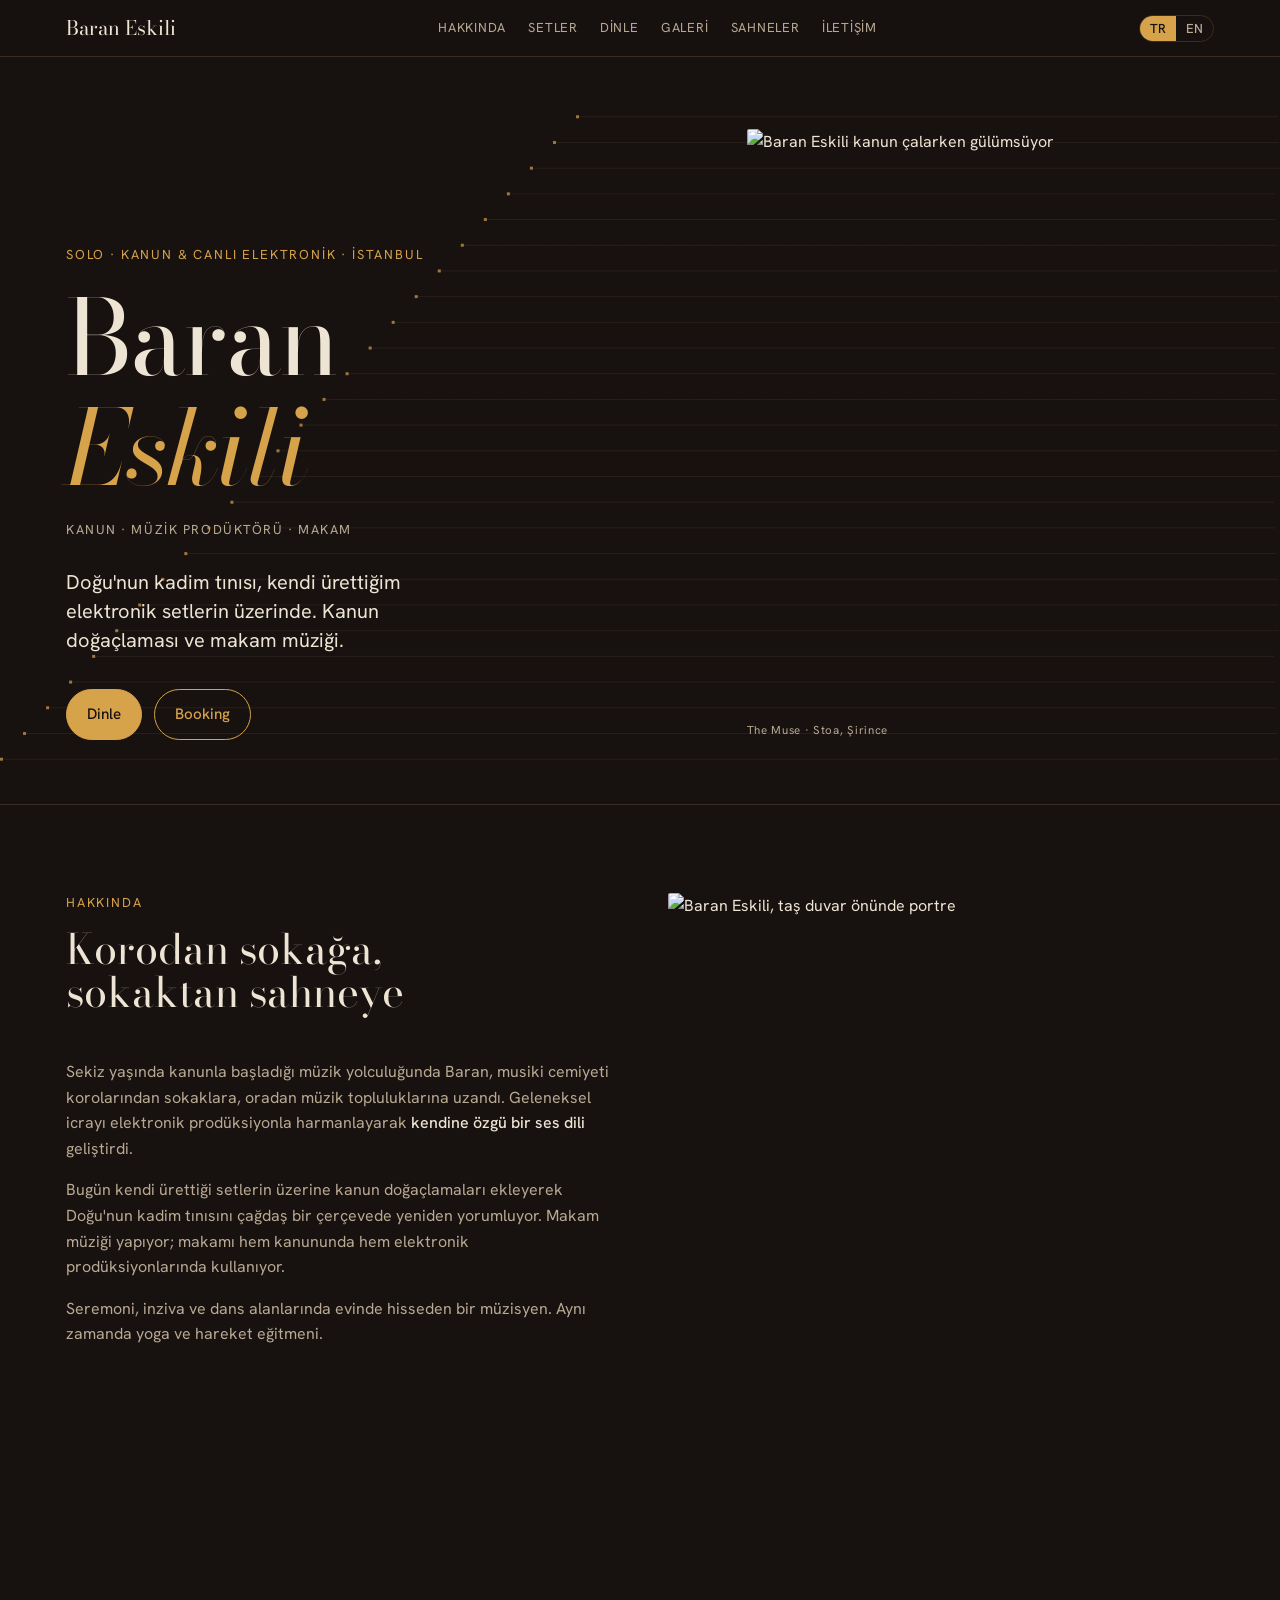
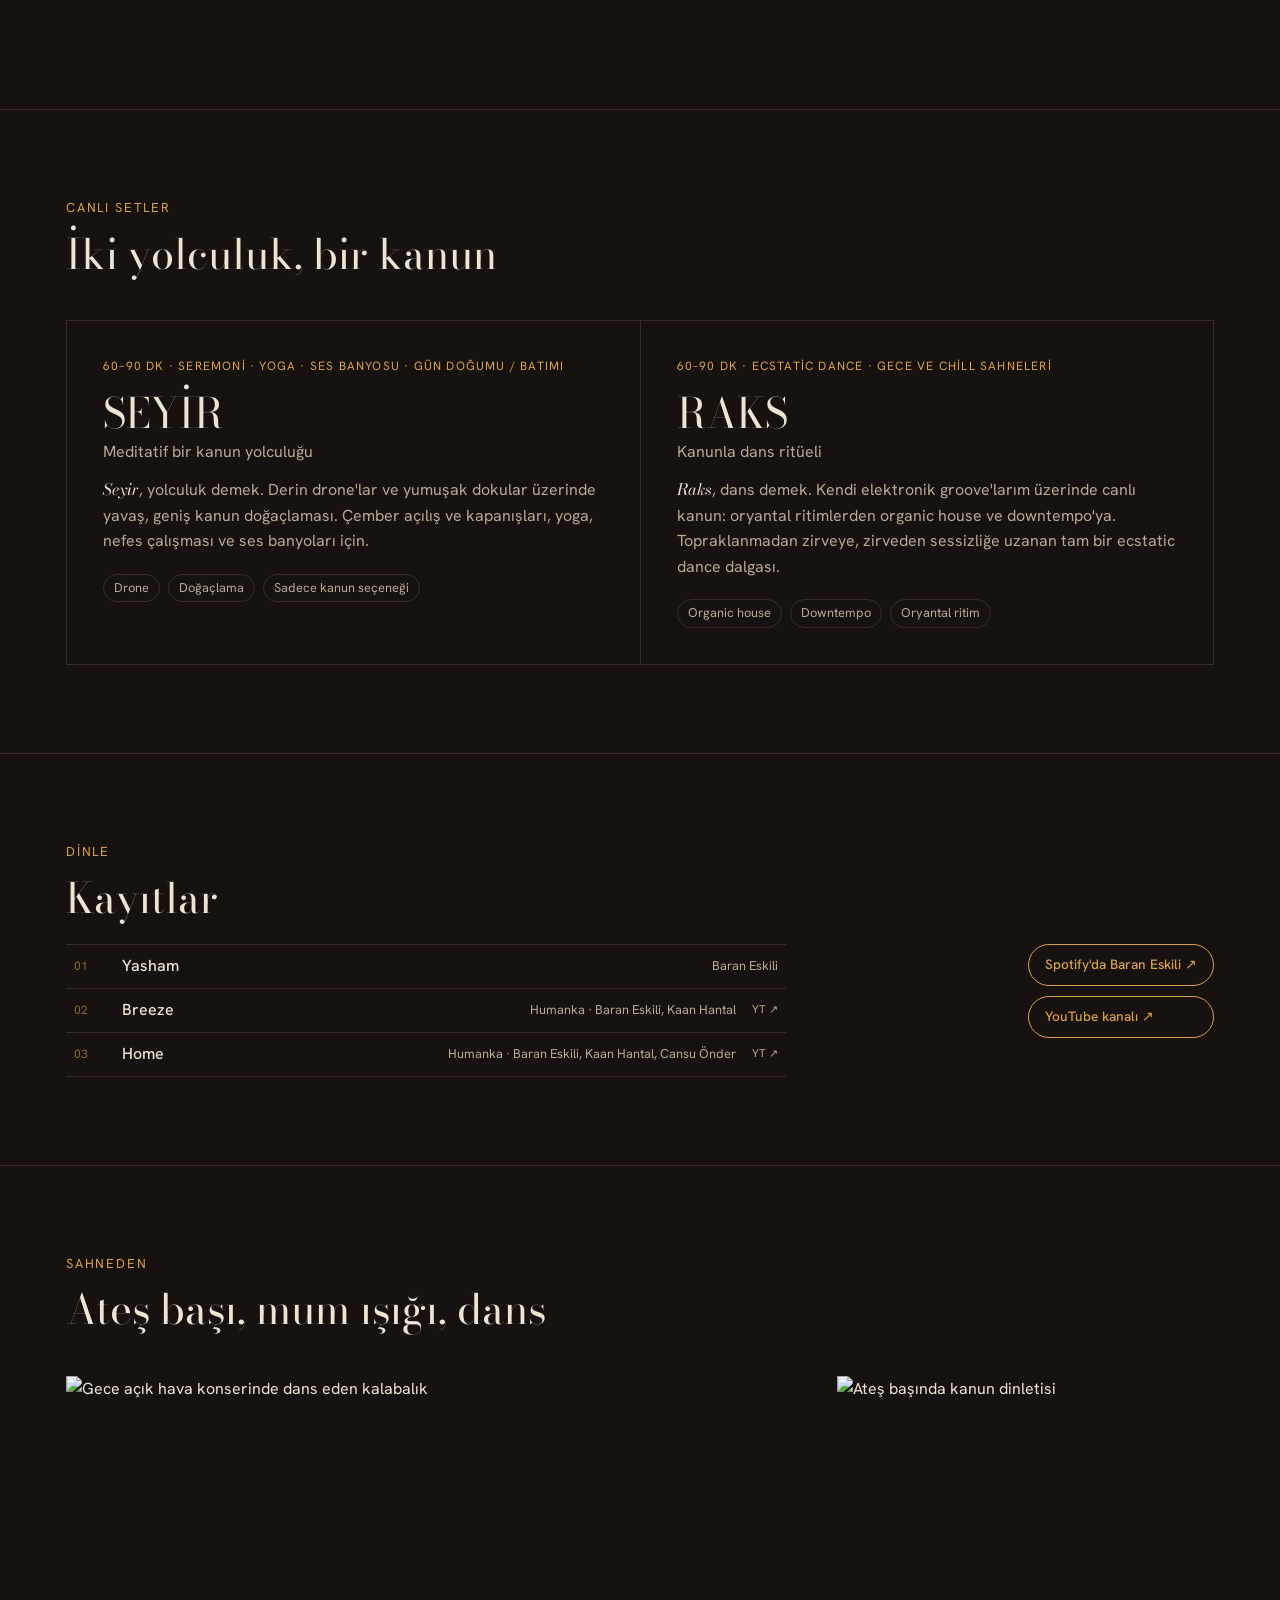
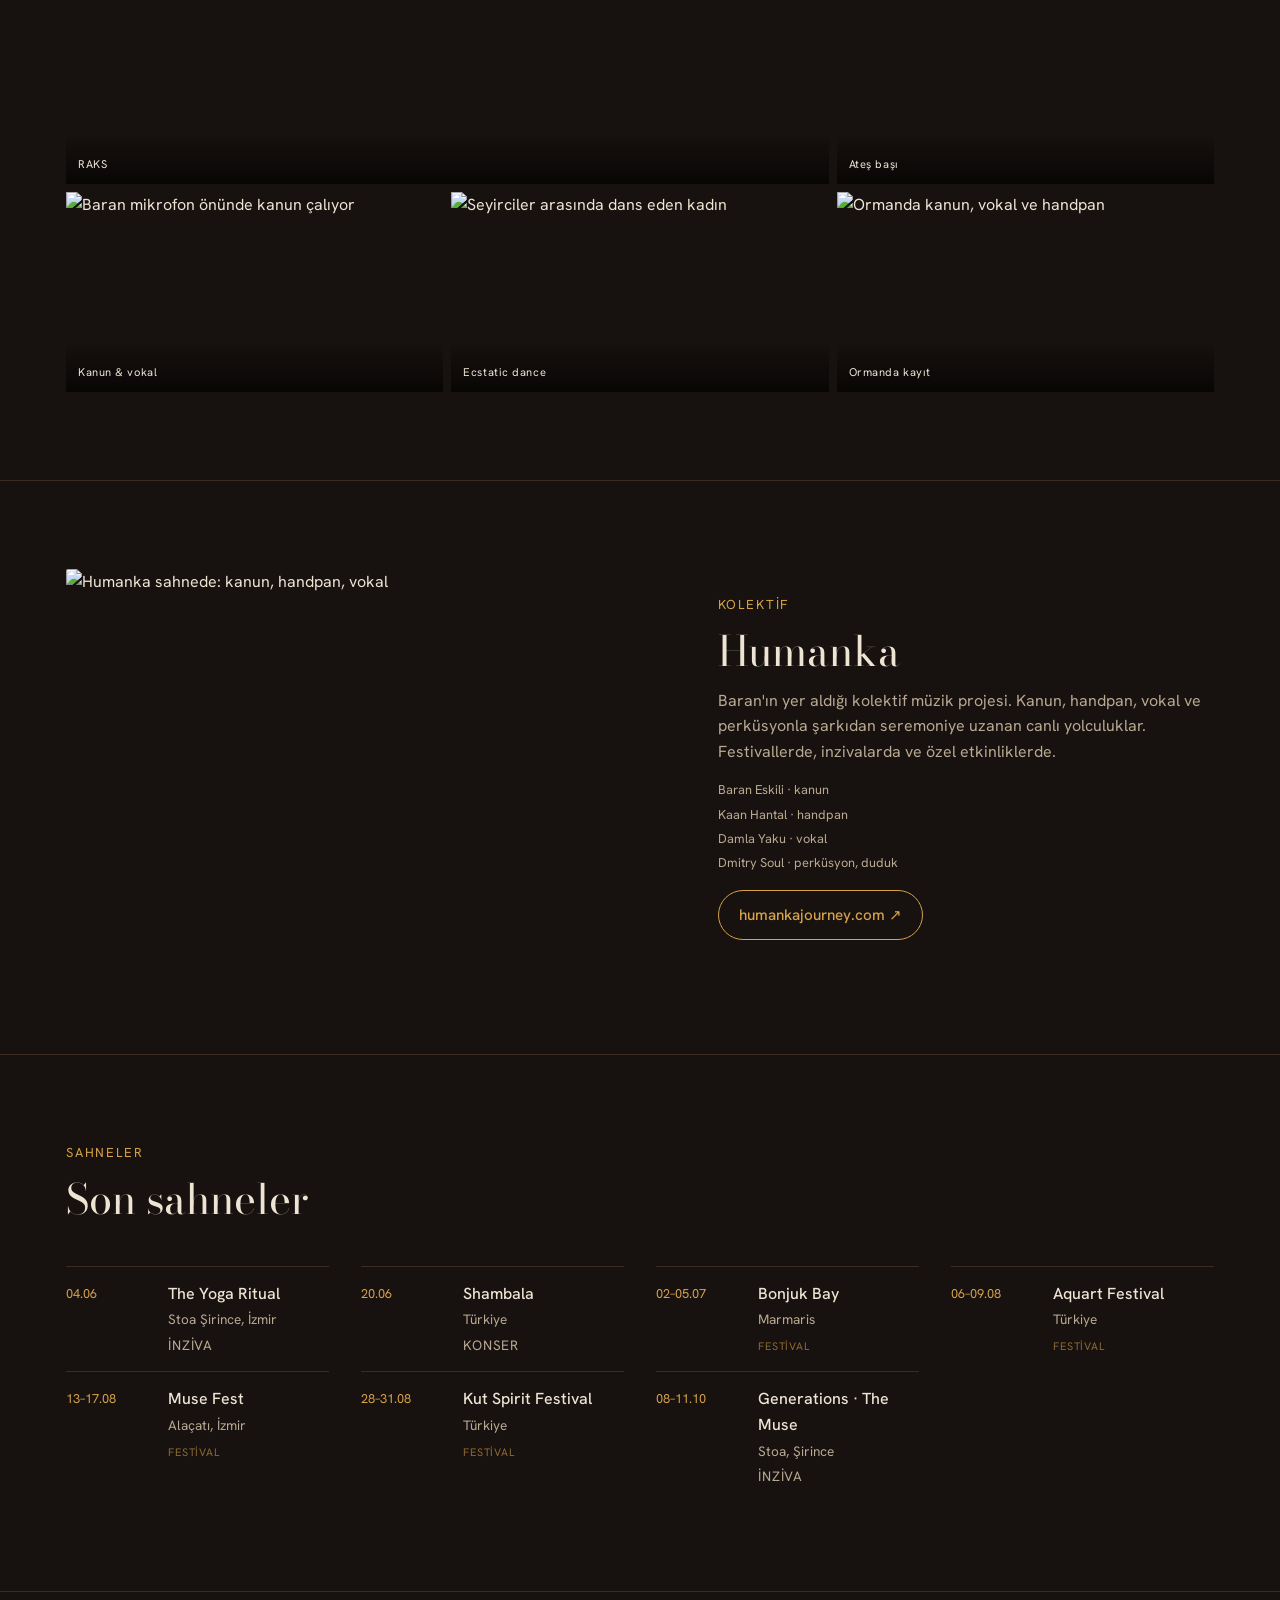
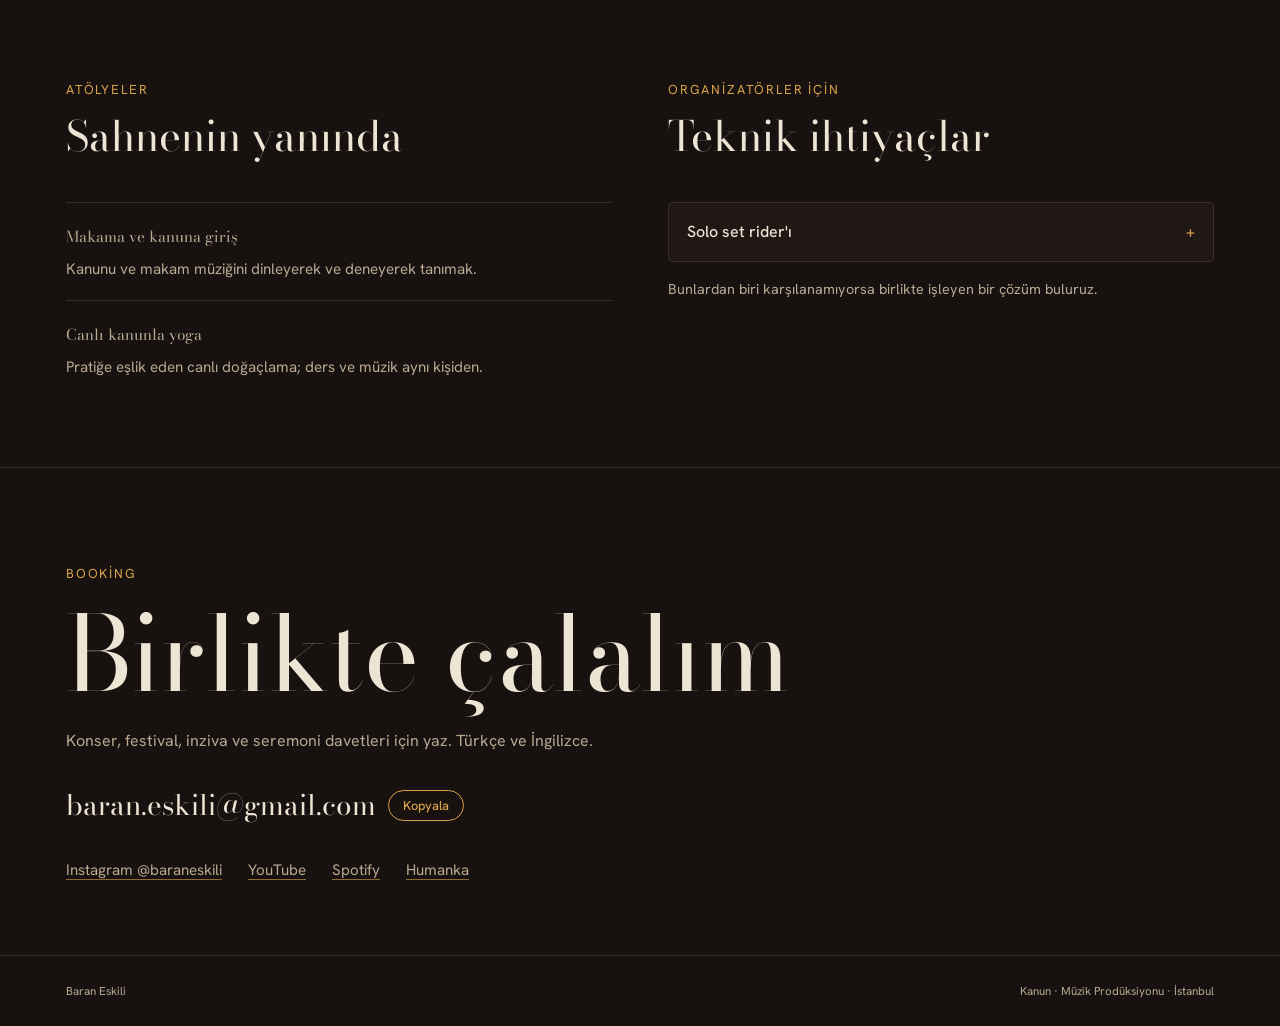
==== index.html @ e007f02f "Site: ana sayfa" ====
<!doctype html>
<html lang="tr">
<head>
<meta charset="utf-8">
<meta name="viewport" content="width=device-width, initial-scale=1, viewport-fit=cover">
<title>Baran Eskili · Kanun &amp; Müzik Prodüktörü</title>
<meta name="description" content="Baran Eskili: kanun sanatçısı ve müzik prodüktörü. Kanun doğaçlaması, makam müziği ve elektronik prodüksiyon. Konser, festival, inziva ve seremoni için booking.">
<meta property="og:title" content="Baran Eskili · Kanun &amp; Müzik Prodüktörü">
<meta property="og:description" content="Kanun doğaçlaması, makam müziği ve elektronik prodüksiyon. İstanbul.">
<meta property="og:type" content="website">
<meta property="og:url" content="https://baraneskili.github.io/">
<meta property="og:image" content="https://baraneskili.github.io/img/baran-kanun.jpg">
<meta name="twitter:card" content="summary_large_image">
<link rel="icon" href="data:image/svg+xml,%3Csvg xmlns='http://www.w3.org/2000/svg' viewBox='0 0 32 32'%3E%3Crect width='32' height='32' rx='6' fill='%2317110f'/%3E%3Ctext x='16' y='23' font-family='Georgia,serif' font-size='20' text-anchor='middle' fill='%23d6a24a'%3EB%3C/text%3E%3C/svg%3E">
<link rel="preconnect" href="https://fonts.googleapis.com">
<link rel="preconnect" href="https://fonts.gstatic.com" crossorigin>
<link rel="stylesheet" href="https://fonts.googleapis.com/css2?family=Bodoni+Moda:ital,opsz,wght@0,6..96,400;0,6..96,500;1,6..96,400&family=Hanken+Grotesk:wght@400;500;600&display=swap">
<style>
/* Layout: gece sahnesi. Tek koyu dünya (ateş, mum, pirinç mandal). Kanun telleri sayfanın ana çizgisi: hero'da titreşen teller, bölümler arasında ince tel çizgileri. */
:root {
  --night: #17110f;        /* zemin: ceviz kabuğu gecesi */
  --night-2: #211815;      /* yükseltilmiş yüzey */
  --line: #3a2c25;         /* tel / ayraç */
  --bone: #eee4d4;         /* ana metin */
  --bone-dim: #b9a993;     /* ikincil metin */
  --brass: #d6a24a;        /* mandal pirinci, tek vurgu */
  --brass-dim: #8f6a33;
  --display: "Bodoni Moda", "Didot", Georgia, serif;
  --body: "Hanken Grotesk", "Helvetica Neue", Arial, sans-serif;
  --mono: "Hanken Grotesk", "Helvetica Neue", Arial, sans-serif; /* etiketler: gövde yazı tipi, harf aralıklı */
  --step--1: .8125rem; --step-0: 1rem; --step-1: 1.25rem; --step-2: 1.75rem; --step-3: 2.6rem; --step-4: clamp(3rem, 9vw, 6.5rem);
  color-scheme: dark;
}
* { box-sizing: border-box; }
body { margin: 0; }
img { max-width: 100%; }
:root { padding-top: env(safe-area-inset-top, 0px); padding-bottom: env(safe-area-inset-bottom, 0px); }
html { scroll-behavior: smooth; }
@media (prefers-reduced-motion: reduce) { html { scroll-behavior: auto; } }
body { background: var(--night); color: var(--bone); font-family: var(--body); font-size: var(--step-0); line-height: 1.6; -webkit-font-smoothing: antialiased; }
body::before { content: ""; position: fixed; inset: 0 0 auto; height: env(safe-area-inset-top, 0px); z-index: 10; background: var(--night); }
a { color: inherit; }
a:focus-visible, button:focus-visible { outline: 2px solid var(--brass); outline-offset: 3px; border-radius: 2px; }
.wrap { max-width: 1180px; margin: 0 auto; padding-left: max(16px, env(safe-area-inset-left, 0px)); padding-right: max(16px, env(safe-area-inset-right, 0px)); }
.eyebrow { font-family: var(--mono); font-size: var(--step--1); letter-spacing: .14em; text-transform: uppercase; color: var(--brass); }
h1, h2, h3 { font-family: var(--display); font-weight: 400; text-wrap: balance; margin: 0; line-height: 1.05; }
h2 { font-size: var(--step-3); }
h3 { font-size: var(--step-2); }
p { margin: 0; }
.prose { max-width: 62ch; color: var(--bone-dim); display: grid; gap: 1em; }
.prose strong { color: var(--bone); font-weight: 500; }
[data-l="en"] { display: none; }
html[lang="en"] [data-l="tr"] { display: none; }
html[lang="en"] [data-l="en"] { display: revert; }

/* Nav */
.nav { position: sticky; top: env(safe-area-inset-top, 0px); z-index: 5; background: color-mix(in srgb, var(--night) 88%, transparent); backdrop-filter: blur(8px); border-bottom: 1px solid var(--line); }
.nav .wrap { display: flex; align-items: center; justify-content: space-between; gap: 16px; padding-block: 12px; }
.brand { font-family: var(--display); font-size: var(--step-1); text-decoration: none; white-space: nowrap; }
.nav ul { display: flex; gap: 22px; list-style: none; margin: 0; padding: 0; font-size: var(--step--1); letter-spacing: .06em; text-transform: uppercase; }
.nav ul a { text-decoration: none; color: var(--bone-dim); }
.nav ul a:hover { color: var(--bone); }
.lang { display: flex; border: 1px solid var(--line); border-radius: 999px; overflow: hidden; flex: none; }
.lang button { background: none; border: 0; color: var(--bone-dim); font: 500 var(--step--1) var(--mono); padding: 4px 10px; cursor: pointer; }
.lang button[aria-pressed="true"] { background: var(--brass); color: var(--night); }
@media (max-width: 820px) { .nav ul { display: none; } }

/* Hero */
.hero { position: relative; overflow: hidden; border-bottom: 1px solid var(--line); }
#strings { position: absolute; inset: 0; width: 100%; height: 100%; pointer-events: none; }
.hero .wrap { position: relative; display: grid; grid-template-columns: 1.15fr .85fr; gap: 48px; align-items: end; padding-block: 72px 64px; }
.hero h1 { font-size: var(--step-4); letter-spacing: -.01em; }
.hero h1 em { font-style: italic; color: var(--brass); }
.hero .roles { font-family: var(--mono); font-size: var(--step--1); letter-spacing: .12em; text-transform: uppercase; color: var(--bone-dim); margin-top: 18px; }
.hero .lede { font-size: var(--step-1); max-width: 34ch; margin-top: 28px; color: var(--bone); line-height: 1.45; }
.ctas { display: flex; flex-wrap: wrap; gap: 12px; margin-top: 34px; }
.btn { display: inline-flex; align-items: center; gap: 8px; padding: 12px 20px; border-radius: 999px; text-decoration: none; font-weight: 500; font-size: .95rem; border: 1px solid var(--brass); }
.btn.solid { background: var(--brass); color: var(--night); }
.btn.ghost { color: var(--brass); }
.btn:hover { filter: brightness(1.08); }
.hero figure { margin: 0; position: relative; }
.hero figure img { display: block; width: 100%; aspect-ratio: 4/5; object-fit: cover; object-position: 50% 20%; border-radius: 2px; }
.hero figcaption { font-family: var(--mono); font-size: .72rem; color: var(--bone-dim); margin-top: 8px; letter-spacing: .06em; }
@media (max-width: 820px) {
  .hero .wrap { grid-template-columns: 1fr; padding-block: 40px 40px; gap: 32px; }
  .hero figure { max-width: 420px; }
}

section { padding-block: 88px; border-bottom: 1px solid var(--line); }
@media (max-width: 820px) { section { padding-block: 60px; } }
.head { display: grid; gap: 14px; margin-bottom: 44px; }

/* About */
.about { display: grid; grid-template-columns: 1fr 1fr; gap: 56px; align-items: start; }
.about > * { min-width: 0; }
.about img { width: 100%; aspect-ratio: 3/4; object-fit: cover; border-radius: 2px; }
.comma { margin-top: 36px; border-top: 1px solid var(--line); padding-top: 22px; display: grid; gap: 14px; }
.comma .scale { display: grid; grid-template-columns: repeat(9, 1fr); gap: 4px; max-width: 360px; }
.comma .scale span { height: 26px; border-left: 1px solid var(--brass-dim); position: relative; }
.comma .scale span:first-child { border-left-color: var(--brass); border-left-width: 2px; }
.comma .scale span.p4 { border-left-color: var(--brass); }
.comma .legend { font-family: var(--mono); font-size: .75rem; color: var(--bone-dim); }
@media (max-width: 820px) { .about { grid-template-columns: 1fr; gap: 36px; } .about img { max-width: 420px; } }

/* Sets */
.sets { display: grid; grid-template-columns: 1fr 1fr; gap: 1px; background: var(--line); border: 1px solid var(--line); }
.set { background: var(--night); padding: 36px; display: grid; gap: 16px; align-content: start; min-width: 0; }
.set .meta { font-family: var(--mono); font-size: .75rem; color: var(--brass); letter-spacing: .1em; text-transform: uppercase; }
.set h3 { font-size: var(--step-3); }
.set h3 small { display: block; font-family: var(--body); font-size: var(--step-0); color: var(--bone-dim); margin-top: 8px; letter-spacing: 0; }
.set .word { font-family: var(--display); font-style: italic; color: var(--bone); }
.set ul { list-style: none; padding: 0; margin: 4px 0 0; display: flex; flex-wrap: wrap; gap: 8px; }
.set li { font-size: .8rem; border: 1px solid var(--line); border-radius: 999px; padding: 3px 10px; color: var(--bone-dim); }
@media (max-width: 820px) { .sets { grid-template-columns: 1fr; } .set { padding: 26px 20px; } }

/* Listen: çalma listesi. Satırın tamamı Spotify'a gider; yeni şarkı = yeni <li>. */
#dinle .head { margin-bottom: 24px; }
.listen { display: grid; grid-template-columns: 1fr auto; gap: 24px 48px; align-items: start; }
.listen > * { min-width: 0; }
.tracks { list-style: none; margin: 0; padding: 0; max-width: 720px; border-top: 1px solid var(--line); counter-reset: tr; }
.track { display: grid; grid-template-columns: 1fr auto; align-items: center; border-bottom: 1px solid var(--line); counter-increment: tr; }
.track .row { display: grid; grid-template-columns: 2.25rem 1fr auto; gap: 12px; align-items: center; padding: 11px 8px; text-decoration: none; min-width: 0; border-radius: 2px; }
.track .row::before { content: counter(tr, decimal-leading-zero); font-family: var(--mono); font-size: .75rem; color: var(--brass-dim); font-variant-numeric: tabular-nums; }
.track .row:hover { background: var(--night-2); }
.track .row:hover::before { content: "▶"; color: var(--brass); }
.track .t { font-weight: 500; line-height: 1.3; }
.track .who { font-size: .8rem; color: var(--bone-dim); white-space: nowrap; overflow: hidden; text-overflow: ellipsis; }
.track .row > span:not(.who) { min-width: 0; }
.track .go { font-family: var(--mono); font-size: .7rem; color: var(--brass); }
.track .yt { font-family: var(--mono); font-size: .7rem; color: var(--bone-dim); text-decoration: none; padding: 11px 8px; }
.track .yt:hover { color: var(--brass); }
.platforms { display: grid; gap: 10px; }
.platforms .btn { padding: 9px 16px; font-size: .85rem; }
@media (max-width: 820px) { .listen { grid-template-columns: 1fr; } .platforms { display: flex; flex-wrap: wrap; } .track .who { display: none; } }

/* Gallery */
.gallery { display: grid; grid-template-columns: repeat(6, 1fr); grid-auto-rows: 200px; gap: 8px; }
.gallery figure { margin: 0; overflow: hidden; position: relative; }
.gallery img { width: 100%; height: 100%; object-fit: cover; display: block; transition: transform .8s ease; }
.gallery figure:hover img { transform: scale(1.03); }
.gallery figcaption { position: absolute; left: 0; right: 0; bottom: 0; padding: 24px 12px 10px; font-family: var(--mono); font-size: .7rem; letter-spacing: .05em; background: linear-gradient(transparent, rgb(0 0 0 / .65)); color: var(--bone); }
.g1 { grid-column: span 4; grid-row: span 2; } .g2 { grid-column: span 2; grid-row: span 2; }
.g3, .g4, .g5 { grid-column: span 2; }
@media (max-width: 820px) { .gallery { grid-template-columns: 1fr 1fr; grid-auto-rows: 160px; } .g1 { grid-column: span 2; } .g2 { grid-column: span 1; grid-row: span 2; } .g3, .g4, .g5 { grid-column: span 1; } .g5 { grid-column: span 2; } }
@media (prefers-reduced-motion: reduce) { .gallery img { transition: none; } }

/* Humanka */
.humanka { display: grid; grid-template-columns: 1.2fr 1fr; gap: 56px; align-items: center; }
.humanka > * { min-width: 0; }
.humanka img { width: 100%; aspect-ratio: 3/2; object-fit: cover; border-radius: 2px; }
.members { font-family: var(--mono); font-size: .8rem; color: var(--bone-dim); line-height: 1.9; }
@media (max-width: 820px) { .humanka { grid-template-columns: 1fr; gap: 32px; } }

/* Shows */
.shows { list-style: none; margin: 0; padding: 0; display: grid; grid-template-columns: repeat(auto-fill, minmax(260px, 1fr)); gap: 0 32px; }
.show { display: grid; grid-template-columns: 5.5rem 1fr; gap: 14px; padding-block: 14px; border-top: 1px solid var(--line); }
.show time { font-family: var(--mono); font-size: .8rem; color: var(--brass); font-variant-numeric: tabular-nums; padding-top: 3px; }
.show b { font-weight: 500; display: block; }
.show span { font-size: .85rem; color: var(--bone-dim); }
.show .tag { font-family: var(--mono); font-size: .68rem; text-transform: uppercase; letter-spacing: .08em; color: var(--brass-dim); }

/* Workshops + rider */
.two { display: grid; grid-template-columns: 1fr 1fr; gap: 56px; }
.two > * { min-width: 0; }
.ws { list-style: none; margin: 0; padding: 0; display: grid; gap: 18px; }
.ws li { border-top: 1px solid var(--line); padding-top: 16px; display: grid; gap: 6px; }
.ws b { font-family: var(--display); font-weight: 400; font-size: var(--step-1); }
.ws span { color: var(--bone-dim); font-size: .95rem; }
details { border: 1px solid var(--line); border-radius: 4px; background: var(--night-2); }
summary { cursor: pointer; padding: 16px 18px; font-weight: 500; list-style: none; display: flex; justify-content: space-between; gap: 12px; }
summary::-webkit-details-marker { display: none; }
summary::after { content: "+"; font-family: var(--mono); color: var(--brass); }
details[open] summary::after { content: "–"; }
.rider { padding: 0 18px 18px; font-family: var(--mono); font-size: .78rem; color: var(--bone-dim); display: grid; gap: 8px; }
.rider div { display: grid; grid-template-columns: 6.5rem 1fr; gap: 10px; border-top: 1px dashed var(--line); padding-top: 8px; }
.rider div b { color: var(--bone); font-weight: 500; }
@media (max-width: 820px) { .two { grid-template-columns: 1fr; gap: 44px; } }

/* Contact */
.contact { border-bottom: 0; padding-block: 96px 72px; }
.contact h2 { font-size: var(--step-4); }
.mail { display: flex; flex-wrap: wrap; align-items: center; gap: 12px; margin-top: 30px; }
.mail code { font-family: var(--display); font-size: var(--step-2); color: var(--bone); user-select: all; overflow-wrap: anywhere; }
.copy { background: none; border: 1px solid var(--brass); color: var(--brass); border-radius: 999px; padding: 6px 14px; font: 500 .8rem var(--mono); cursor: pointer; }
.socials { display: flex; flex-wrap: wrap; gap: 10px 26px; margin-top: 30px; font-size: .95rem; }
.socials a { color: var(--bone-dim); text-decoration-color: var(--brass-dim); text-underline-offset: 4px; }
.socials a:hover { color: var(--bone); }
footer { padding-block: 26px; border-top: 1px solid var(--line); font-family: var(--mono); font-size: .72rem; color: var(--bone-dim); }
footer .wrap { display: flex; justify-content: space-between; flex-wrap: wrap; gap: 8px; }
</style>
</head>
<body>

<nav class="nav" aria-label="Ana menü">
  <div class="wrap">
    <a class="brand" href="#top">Baran Eskili</a>
    <ul>
      <li><a href="#hakkinda"><span data-l="tr">Hakkında</span><span data-l="en">About</span></a></li>
      <li><a href="#setler"><span data-l="tr">Setler</span><span data-l="en">Sets</span></a></li>
      <li><a href="#dinle"><span data-l="tr">Dinle</span><span data-l="en">Listen</span></a></li>
      <li><a href="#galeri"><span data-l="tr">Galeri</span><span data-l="en">Gallery</span></a></li>
      <li><a href="#sahneler"><span data-l="tr">Sahneler</span><span data-l="en">Shows</span></a></li>
      <li><a href="#iletisim"><span data-l="tr">İletişim</span><span data-l="en">Contact</span></a></li>
    </ul>
    <div class="lang" role="group" aria-label="Dil / Language">
      <button type="button" id="lang-tr" aria-pressed="true">TR</button>
      <button type="button" id="lang-en" aria-pressed="false">EN</button>
    </div>
  </div>
</nav>

<header class="hero" id="top">
  <canvas id="strings" aria-hidden="true"></canvas>
  <div class="wrap">
    <div>
      <p class="eyebrow"><span data-l="tr">Solo · Kanun &amp; Canlı Elektronik · İstanbul</span><span data-l="en">Solo · Qanun &amp; Live Electronics · Istanbul</span></p>
      <h1 style="margin-top:18px">Baran<br><em>Eskili</em></h1>
      <p class="roles"><span data-l="tr">Kanun · Müzik Prodüktörü · Makam</span><span data-l="en">Qanun · Music Producer · Makam</span></p>
      <p class="lede">
        <span data-l="tr">Doğu'nun kadim tınısı, kendi ürettiğim elektronik setlerin üzerinde. Kanun doğaçlaması ve makam müziği.</span>
        <span data-l="en">The ancient resonance of the East, layered over self-produced electronic sets. Qanun improvisation and makam music.</span>
      </p>
      <div class="ctas">
        <a class="btn solid" href="#dinle"><span data-l="tr">Dinle</span><span data-l="en">Listen</span></a>
        <a class="btn ghost" href="#iletisim"><span data-l="tr">Booking</span><span data-l="en">Booking</span></a>
      </div>
    </div>
    <figure>
      <img src="img/baran-kanun.jpg" alt="Baran Eskili kanun çalarken gülümsüyor">
      <figcaption>The Muse · Stoa, Şirince</figcaption>
    </figure>
  </div>
</header>

<main>
  <section id="hakkinda">
    <div class="wrap about">
      <div>
        <div class="head">
          <p class="eyebrow"><span data-l="tr">Hakkında</span><span data-l="en">About</span></p>
          <h2><span data-l="tr">Korodan sokağa, sokaktan sahneye</span><span data-l="en">From choir to street, from street to stage</span></h2>
        </div>
        <div class="prose" data-l="tr">
          <p>Sekiz yaşında kanunla başladığı müzik yolculuğunda Baran, musiki cemiyeti korolarından sokaklara, oradan müzik topluluklarına uzandı. Geleneksel icrayı elektronik prodüksiyonla harmanlayarak <strong>kendine özgü bir ses dili</strong> geliştirdi.</p>
          <p>Bugün kendi ürettiği setlerin üzerine kanun doğaçlamaları ekleyerek Doğu'nun kadim tınısını çağdaş bir çerçevede yeniden yorumluyor. Makam müziği yapıyor; makamı hem kanununda hem elektronik prodüksiyonlarında kullanıyor.</p>
          <p>Seremoni, inziva ve dans alanlarında evinde hisseden bir müzisyen. Aynı zamanda yoga ve hareket eğitmeni.</p>
        </div>
        <div class="prose" data-l="en">
          <p>Beginning his musical journey with the qanun at the age of eight, Baran travelled from music society choirs to the streets, and from there to musical collectives. Blending traditional performance with electronic production, he developed <strong>a sonic language of his own</strong>.</p>
          <p>Today he layers qanun improvisations over his self-produced sets, reinterpreting the ancient resonance of the East in a contemporary frame. He makes makam music and uses makam in both his qanun playing and his electronic productions.</p>
          <p>He is at home in ceremony, retreat and dance spaces, and is also a yoga and movement teacher.</p>
        </div>
      </div>
      <img src="img/portre.jpg" alt="Baran Eskili, taş duvar önünde portre" loading="lazy">
    </div>
  </section>

  <section id="setler">
    <div class="wrap">
      <div class="head">
        <p class="eyebrow"><span data-l="tr">Canlı setler</span><span data-l="en">Live sets</span></p>
        <h2><span data-l="tr">İki yolculuk, bir kanun</span><span data-l="en">Two journeys, one qanun</span></h2>
      </div>
      <div class="sets">
        <article class="set">
          <p class="meta"><span data-l="tr">60–90 dk · Seremoni · Yoga · Ses banyosu · Gün doğumu / batımı</span><span data-l="en">60–90 min · Ceremony · Yoga · Sound bath · Sunrise / sunset</span></p>
          <h3>SEYİR<small><span data-l="tr">Meditatif bir kanun yolculuğu</span><span data-l="en">A meditative qanun journey</span></small></h3>
          <p class="prose"><span data-l="tr"><span class="word">Seyir</span>, yolculuk demek. Derin drone'lar ve yumuşak dokular üzerinde yavaş, geniş kanun doğaçlaması. Çember açılış ve kapanışları, yoga, nefes çalışması ve ses banyoları için.</span><span data-l="en"><span class="word">Seyir</span> means journey. Slow, spacious qanun improvisation over deep drones and soft textures. Made for opening and closing circles, yoga, breathwork and sound baths.</span></p>
          <ul><li>Drone</li><li><span data-l="tr">Doğaçlama</span><span data-l="en">Improvisation</span></li><li><span data-l="tr">Sadece kanun seçeneği</span><span data-l="en">Qanun-only option</span></li></ul>
        </article>
        <article class="set">
          <p class="meta"><span data-l="tr">60–90 dk · Ecstatic dance · Gece ve chill sahneleri</span><span data-l="en">60–90 min · Ecstatic dance · Night &amp; chill stages</span></p>
          <h3>RAKS<small><span data-l="tr">Kanunla dans ritüeli</span><span data-l="en">Qanun dance ritual</span></small></h3>
          <p class="prose"><span data-l="tr"><span class="word">Raks</span>, dans demek. Kendi elektronik groove'larım üzerinde canlı kanun: oryantal ritimlerden organic house ve downtempo'ya. Topraklanmadan zirveye, zirveden sessizliğe uzanan tam bir ecstatic dance dalgası.</span><span data-l="en"><span class="word">Raks</span> means dance. Live qanun over his own electronic grooves, from oriental rhythms to organic house and downtempo, building a full ecstatic dance wave from grounding to peak and back to stillness.</span></p>
          <ul><li>Organic house</li><li>Downtempo</li><li><span data-l="tr">Oryantal ritim</span><span data-l="en">Oriental rhythm</span></li></ul>
        </article>
      </div>
    </div>
  </section>

  <section id="dinle">
    <div class="wrap">
      <div class="head">
        <p class="eyebrow"><span data-l="tr">Dinle</span><span data-l="en">Listen</span></p>
        <h2><span data-l="tr">Kayıtlar</span><span data-l="en">Recordings</span></h2>
      </div>
      <div class="listen">
      <ol class="tracks">
        <li class="track">
          <a class="row" href="https://open.spotify.com/track/2PJ138Dm6PtZzarAUG9Vmw" target="_blank" rel="noopener"><span class="t">Yasham</span><span class="who">Baran Eskili</span></a>
          <span></span>
        </li>
        <li class="track">
          <a class="row" href="https://open.spotify.com/track/0OM3Nhsx6qLOUuUinMZMAm" target="_blank" rel="noopener"><span class="t">Breeze</span><span class="who">Humanka · Baran Eskili, Kaan Hantal</span></a>
          <a class="yt" href="https://youtu.be/6R7MoOpLjGE" target="_blank" rel="noopener" aria-label="Breeze, YouTube">YT ↗</a>
        </li>
        <li class="track">
          <a class="row" href="https://open.spotify.com/track/3ugTVQ7fBnOWTmZy9pzOpM" target="_blank" rel="noopener"><span class="t">Home</span><span class="who">Humanka · Baran Eskili, Kaan Hantal, Cansu Önder</span></a>
          <a class="yt" href="https://youtu.be/5eAEd-w6_4M" target="_blank" rel="noopener" aria-label="Home, YouTube">YT ↗</a>
        </li>
      </ol>
      <div class="platforms">
        <a class="btn ghost" href="https://open.spotify.com/artist/4cRAqSYwV8G8HVjvDOOpfv" target="_blank" rel="noopener"><span data-l="tr">Spotify'da Baran Eskili ↗</span><span data-l="en">Baran Eskili on Spotify ↗</span></a>
        <a class="btn ghost" href="https://www.youtube.com/@ahmetbaraneskili" target="_blank" rel="noopener"><span data-l="tr">YouTube kanalı ↗</span><span data-l="en">YouTube channel ↗</span></a>
      </div>
      </div>
    </div>
  </section>

  <section id="galeri">
    <div class="wrap">
      <div class="head">
        <p class="eyebrow"><span data-l="tr">Sahneden</span><span data-l="en">From the stage</span></p>
        <h2><span data-l="tr">Ateş başı, mum ışığı, dans</span><span data-l="en">Firelight, candlelight, dance</span></h2>
      </div>
      <div class="gallery">
        <figure class="g1"><img src="img/kalabalik.jpg" alt="Gece açık hava konserinde dans eden kalabalık" loading="lazy"><figcaption>RAKS</figcaption></figure>
        <figure class="g2"><img src="img/ates.jpg" alt="Ateş başında kanun dinletisi" loading="lazy"><figcaption><span data-l="tr">Ateş başı</span><span data-l="en">By the fire</span></figcaption></figure>
        <figure class="g3"><img src="img/sahne.jpg" alt="Baran mikrofon önünde kanun çalıyor" loading="lazy"><figcaption><span data-l="tr">Kanun &amp; vokal</span><span data-l="en">Qanun &amp; voice</span></figcaption></figure>
        <figure class="g4"><img src="img/dans.jpg" alt="Seyirciler arasında dans eden kadın" loading="lazy"><figcaption>Ecstatic dance</figcaption></figure>
        <figure class="g5"><img src="img/orman.jpg" alt="Ormanda kanun, vokal ve handpan" loading="lazy"><figcaption><span data-l="tr">Ormanda kayıt</span><span data-l="en">Forest session</span></figcaption></figure>
      </div>
    </div>
  </section>

  <section id="humanka">
    <div class="wrap humanka">
      <img src="img/humanka.jpg" alt="Humanka sahnede: kanun, handpan, vokal" loading="lazy">
      <div class="head" style="margin:0">
        <p class="eyebrow"><span data-l="tr">Kolektif</span><span data-l="en">Collective</span></p>
        <h2>Humanka</h2>
        <div class="prose">
          <p data-l="tr">Baran'ın yer aldığı kolektif müzik projesi. Kanun, handpan, vokal ve perküsyonla şarkıdan seremoniye uzanan canlı yolculuklar. Festivallerde, inzivalarda ve özel etkinliklerde.</p>
          <p data-l="en">The collective music project Baran is part of. Live journeys from song to ceremony with qanun, handpan, voice and percussion, at festivals, retreats and private events.</p>
        </div>
        <p class="members">Baran Eskili · <span data-l="tr">kanun</span><span data-l="en">qanun</span><br>Kaan Hantal · handpan<br>Damla Yaku · <span data-l="tr">vokal</span><span data-l="en">voice</span><br>Dmitry Soul · <span data-l="tr">perküsyon, duduk</span><span data-l="en">percussion, duduk</span></p>
        <div><a class="btn ghost" href="https://humankajourney.com" target="_blank" rel="noopener">humankajourney.com ↗</a></div>
      </div>
    </div>
  </section>

  <section id="sahneler">
    <div class="wrap">
      <div class="head">
        <p class="eyebrow"><span data-l="tr">Sahneler</span><span data-l="en">Stages</span></p>
        <h2><span data-l="tr">Son sahneler</span><span data-l="en">Recent stages</span></h2>
      </div>
      <ul class="shows">
        <li class="show"><time datetime="2026-06-04">04.06</time><div><b>The Yoga Ritual</b><span>Stoa Şirince, İzmir</span><br><span class="tag"><span data-l="tr">İnziva</span><span data-l="en">Retreat</span></span></div></li>
        <li class="show"><time datetime="2026-06-20">20.06</time><div><b>Shambala</b><span>Türkiye</span><br><span class="tag"><span data-l="tr">Konser</span><span data-l="en">Concert</span></span></div></li>
        <li class="show"><time datetime="2026-07-02">02–05.07</time><div><b>Bonjuk Bay</b><span>Marmaris</span><br><span class="tag">Festival</span></div></li>
        <li class="show"><time datetime="2026-08-06">06–09.08</time><div><b>Aquart Festival</b><span>Türkiye</span><br><span class="tag">Festival</span></div></li>
        <li class="show"><time datetime="2026-08-13">13–17.08</time><div><b>Muse Fest</b><span>Alaçatı, İzmir</span><br><span class="tag">Festival</span></div></li>
        <li class="show"><time datetime="2026-08-28">28–31.08</time><div><b>Kut Spirit Festival</b><span>Türkiye</span><br><span class="tag">Festival</span></div></li>
        <li class="show"><time datetime="2026-10-08">08–11.10</time><div><b>Generations · The Muse</b><span>Stoa, Şirince</span><br><span class="tag"><span data-l="tr">İnziva</span><span data-l="en">Retreat</span></span></div></li>
      </ul>
    </div>
  </section>

  <section id="atolye">
    <div class="wrap two">
      <div>
        <div class="head">
          <p class="eyebrow"><span data-l="tr">Atölyeler</span><span data-l="en">Workshops</span></p>
          <h2><span data-l="tr">Sahnenin yanında</span><span data-l="en">Alongside the stage</span></h2>
        </div>
        <ul class="ws">
          <li><b><span data-l="tr">Makama ve kanuna giriş</span><span data-l="en">Introduction to makam and the qanun</span></b><span data-l="tr">Kanunu ve makam müziğini dinleyerek ve deneyerek tanımak.</span><span data-l="en">Getting to know the qanun and makam music by listening and trying.</span></li>
          <li><b><span data-l="tr">Canlı kanunla yoga</span><span data-l="en">Yoga with live qanun</span></b><span data-l="tr">Pratiğe eşlik eden canlı doğaçlama; ders ve müzik aynı kişiden.</span><span data-l="en">Live improvisation accompanying the practice, with class and music from the same person.</span></li>
        </ul>
      </div>
      <div>
        <div class="head">
          <p class="eyebrow"><span data-l="tr">Organizatörler için</span><span data-l="en">For promoters</span></p>
          <h2><span data-l="tr">Teknik ihtiyaçlar</span><span data-l="en">Technical needs</span></h2>
        </div>
        <details>
          <summary><span data-l="tr">Solo set rider'ı</span><span data-l="en">Solo set rider</span></summary>
          <div class="rider">
            <div><b>Ch 1</b><span><span data-l="tr">Kanun: aktif DI + 1× TS + 1× XLR</span><span data-l="en">Qanun: active DI + 1× TS + 1× XLR</span></span></div>
            <div><b>Ch 2–3</b><span><span data-l="tr">Laptop / ses kartı: stereo DI (L/R), TS → XLR</span><span data-l="en">Laptop / interface: stereo DI (L/R), TS → XLR</span></span></div>
            <div><b>Ch 4</b><span><span data-l="tr">Vokal mikrofonu (SM58 vb.), isteğe bağlı</span><span data-l="en">Vocal mic (SM58 or similar), optional</span></span></div>
            <div><b><span data-l="tr">Sahne</span><span data-l="en">Stage</span></b><span><span data-l="tr">1 monitör · 1 küçük masa · 1 kolçaksız sandalye · grup priz (220V)</span><span data-l="en">1 wedge · 1 small table · 1 armless chair · power strip (220V)</span></span></div>
            <div><b>PA</b><span><span data-l="tr">Mekâna uygun profesyonel L/R · Ses kontrolü 30 dk</span><span data-l="en">Venue-appropriate pro L/R · Soundcheck 30 min</span></span></div>
          </div>
        </details>
        <p class="prose" style="margin-top:16px;font-size:.9rem"><span data-l="tr">Bunlardan biri karşılanamıyorsa birlikte işleyen bir çözüm buluruz.</span><span data-l="en">If any of these can't be met, we'll gladly find a workable solution together.</span></p>
      </div>
    </div>
  </section>

  <section id="iletisim" class="contact">
    <div class="wrap">
      <p class="eyebrow">Booking</p>
      <h2 style="margin-top:14px"><span data-l="tr">Birlikte çalalım</span><span data-l="en">Let's play</span></h2>
      <p class="prose" style="margin-top:20px"><span data-l="tr">Konser, festival, inziva ve seremoni davetleri için yaz. Türkçe ve İngilizce.</span><span data-l="en">For concerts, festivals, retreats and ceremonies. Turkish and English.</span></p>
      <div class="mail">
        <code id="email">baran.eskili@gmail.com</code>
        <button class="copy" type="button" id="copy-email"><span data-l="tr">Kopyala</span><span data-l="en">Copy</span></button>
      </div>
      <div class="socials">
        <a href="https://instagram.com/baraneskili" target="_blank" rel="noopener">Instagram @baraneskili</a>
        <a href="https://www.youtube.com/@ahmetbaraneskili" target="_blank" rel="noopener">YouTube</a>
        <a href="https://open.spotify.com/artist/4cRAqSYwV8G8HVjvDOOpfv" target="_blank" rel="noopener">Spotify</a>
        <a href="https://humankajourney.com" target="_blank" rel="noopener">Humanka</a>
      </div>
    </div>
  </section>
</main>

<footer>
  <div class="wrap"><span>Baran Eskili</span><span><span data-l="tr">Kanun · Müzik Prodüksiyonu · İstanbul</span><span data-l="en">Qanun · Music Production · Istanbul</span></span></div>
</footer>

<script>
(() => {
  // Dil seçimi
  const root = document.documentElement;
  const setLang = (l) => {
    root.lang = l;
    document.getElementById('lang-tr').setAttribute('aria-pressed', l === 'tr');
    document.getElementById('lang-en').setAttribute('aria-pressed', l === 'en');
    try { localStorage.setItem('be-lang', l); } catch (e) {}
  };
  let saved = 'tr';
  try { saved = localStorage.getItem('be-lang') || 'tr'; } catch (e) {}
  setLang(saved);
  document.getElementById('lang-tr').addEventListener('click', () => setLang('tr'));
  document.getElementById('lang-en').addEventListener('click', () => setLang('en'));

  // E-posta kopyala
  const btn = document.getElementById('copy-email');
  btn.addEventListener('click', () => {
    const text = document.getElementById('email').textContent;
    const done = () => { btn.dataset.old = btn.innerHTML; btn.textContent = root.lang === 'en' ? 'Copied' : 'Kopyalandı'; setTimeout(() => { btn.innerHTML = btn.dataset.old; }, 1600); };
    const select = () => { const r = document.createRange(); r.selectNodeContents(document.getElementById('email')); const s = getSelection(); s.removeAllRanges(); s.addRange(r); };
    if (navigator.clipboard) navigator.clipboard.writeText(text).then(done, select); else select();
  });

  // Hero: kanun telleri. İmleç bir telin üstünden geçince tel titreşir.
  const cv = document.getElementById('strings');
  const ctx = cv.getContext('2d');
  const reduce = matchMedia('(prefers-reduced-motion: reduce)').matches;
  const COURSES = 26;
  let W = 0, H = 0, dpr = 1, strings = [], last = null, raf = null;
  const brass = getComputedStyle(root).getPropertyValue('--brass').trim() || '#d6a24a';
  const line = getComputedStyle(root).getPropertyValue('--line').trim() || '#3a2c25';

  function resize() {
    dpr = Math.min(devicePixelRatio || 1, 2);
    W = cv.clientWidth; H = cv.clientHeight;
    cv.width = W * dpr; cv.height = H * dpr;
    ctx.setTransform(dpr, 0, 0, dpr, 0, 0);
    const top = H * 0.08, gap = (H * 0.86) / (COURSES - 1);
    strings = Array.from({ length: COURSES }, (_, i) => ({ y: top + i * gap, amp: 0, x: W / 2, t: 0, len: W * (0.55 + 0.45 * (i / (COURSES - 1))) }));
    draw();
  }
  function draw() {
    ctx.clearRect(0, 0, W, H);
    let alive = false;
    for (const s of strings) {
      const x0 = W - s.len, x1 = W;
      const energy = Math.abs(s.amp);
      ctx.strokeStyle = energy > 0.3 ? brass : line;
      ctx.globalAlpha = energy > 0.3 ? Math.min(0.9, 0.35 + energy / 10) : 0.55;
      ctx.lineWidth = 1;
      ctx.beginPath();
      for (let x = x0; x <= x1; x += 6) {
        const u = (x - x0) / (x1 - x0);
        const env = Math.sin(Math.PI * u);
        const y = s.y + s.amp * env * Math.sin(s.t * 0.9 + u * 3);
        x === x0 ? ctx.moveTo(x, y) : ctx.lineTo(x, y);
      }
      ctx.stroke();
      // mandal: telin sol ucunda küçük pirinç işaret
      ctx.globalAlpha = 0.7; ctx.fillStyle = brass;
      ctx.fillRect(x0, s.y - 1.5, 3, 3);
      if (energy > 0.05) { s.amp *= 0.955; s.t += 1.4; alive = true; } else s.amp = 0;
    }
    ctx.globalAlpha = 1;
    raf = alive ? requestAnimationFrame(draw) : null;
  }
  function pluck(y0, y1, x) {
    for (const s of strings) {
      if (x < W - s.len) continue;
      if ((s.y - y0) * (s.y - y1) <= 0 && y0 !== y1) { s.amp = 7 * Math.sign(y1 - y0 || 1); s.t = 0; }
    }
    if (!raf) raf = requestAnimationFrame(draw);
  }
  const hero = document.querySelector('.hero');
  hero.addEventListener('pointermove', (e) => {
    if (reduce) return;
    const r = cv.getBoundingClientRect();
    const p = { x: e.clientX - r.left, y: e.clientY - r.top };
    if (last) pluck(last.y, p.y, p.x);
    last = p;
  });
  hero.addEventListener('pointerleave', () => { last = null; });
  new ResizeObserver(resize).observe(cv);
  resize();
})();
</script>
</body>
</html>
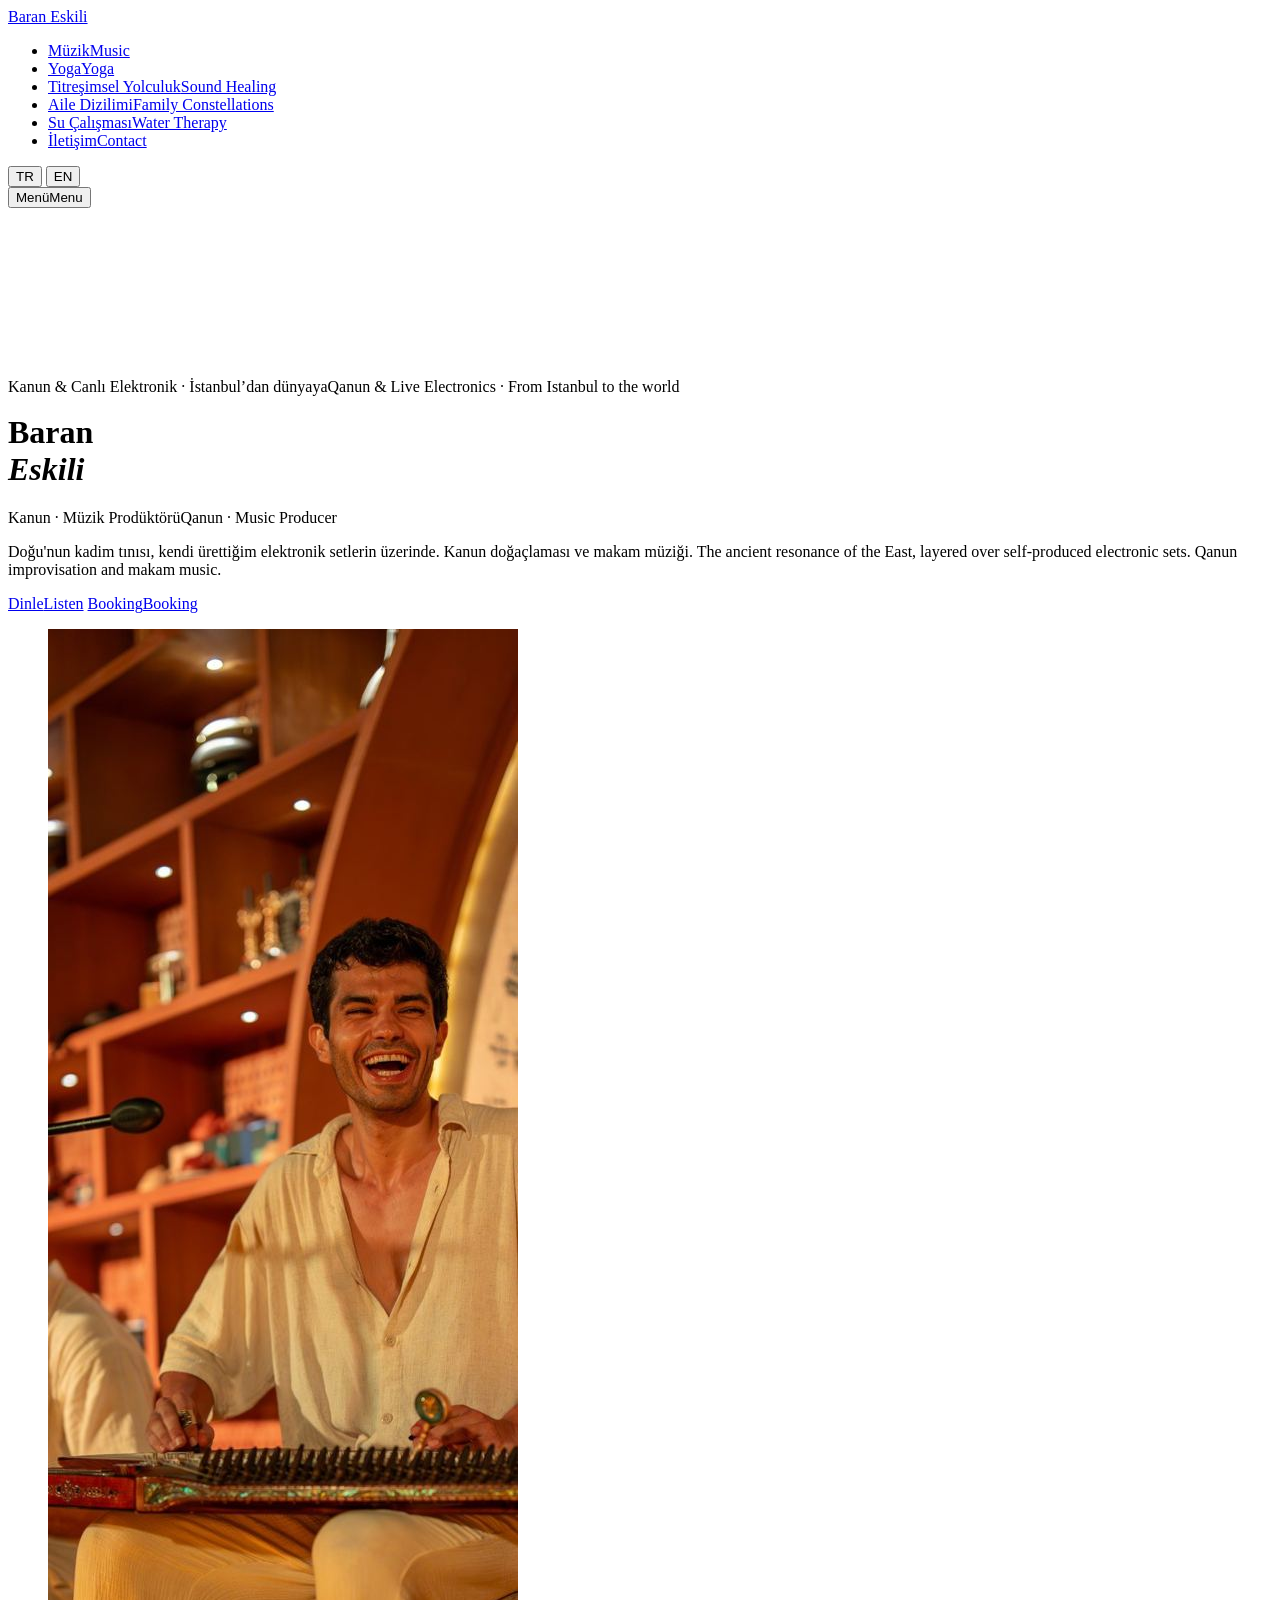
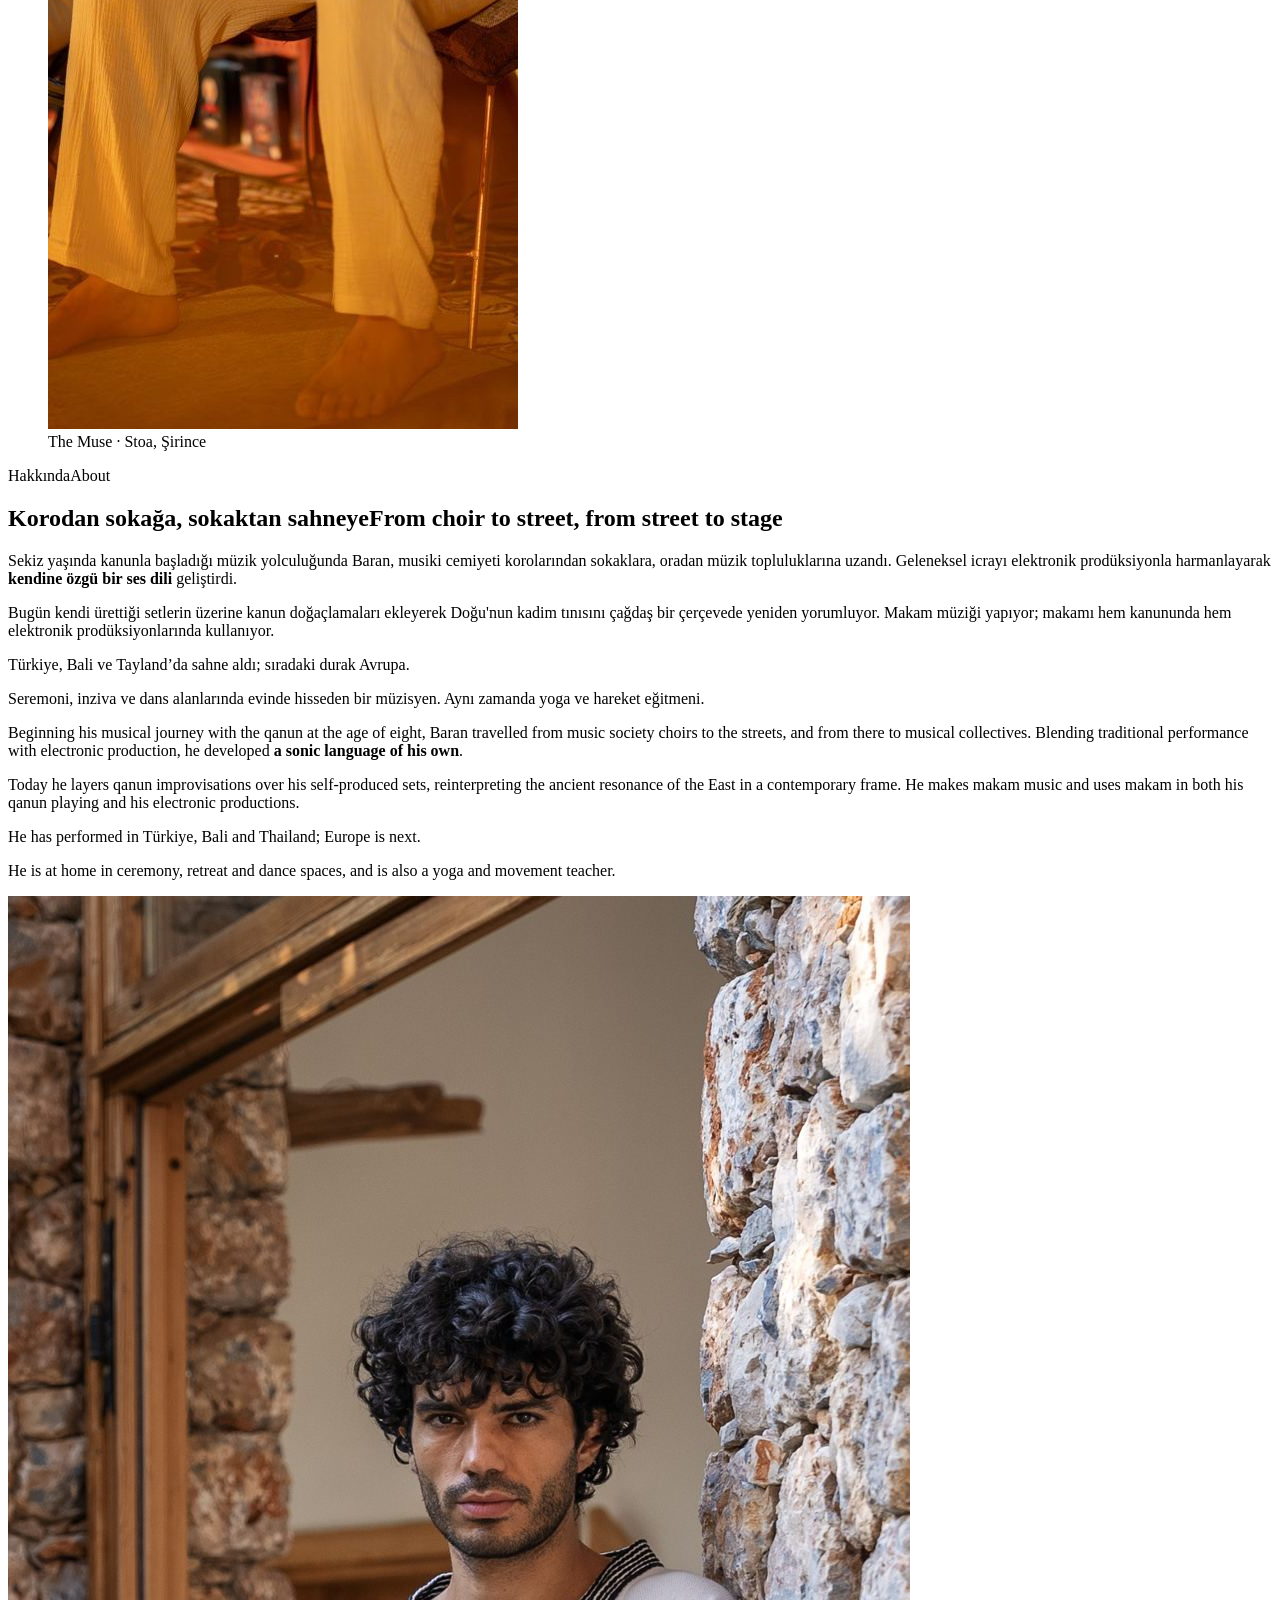
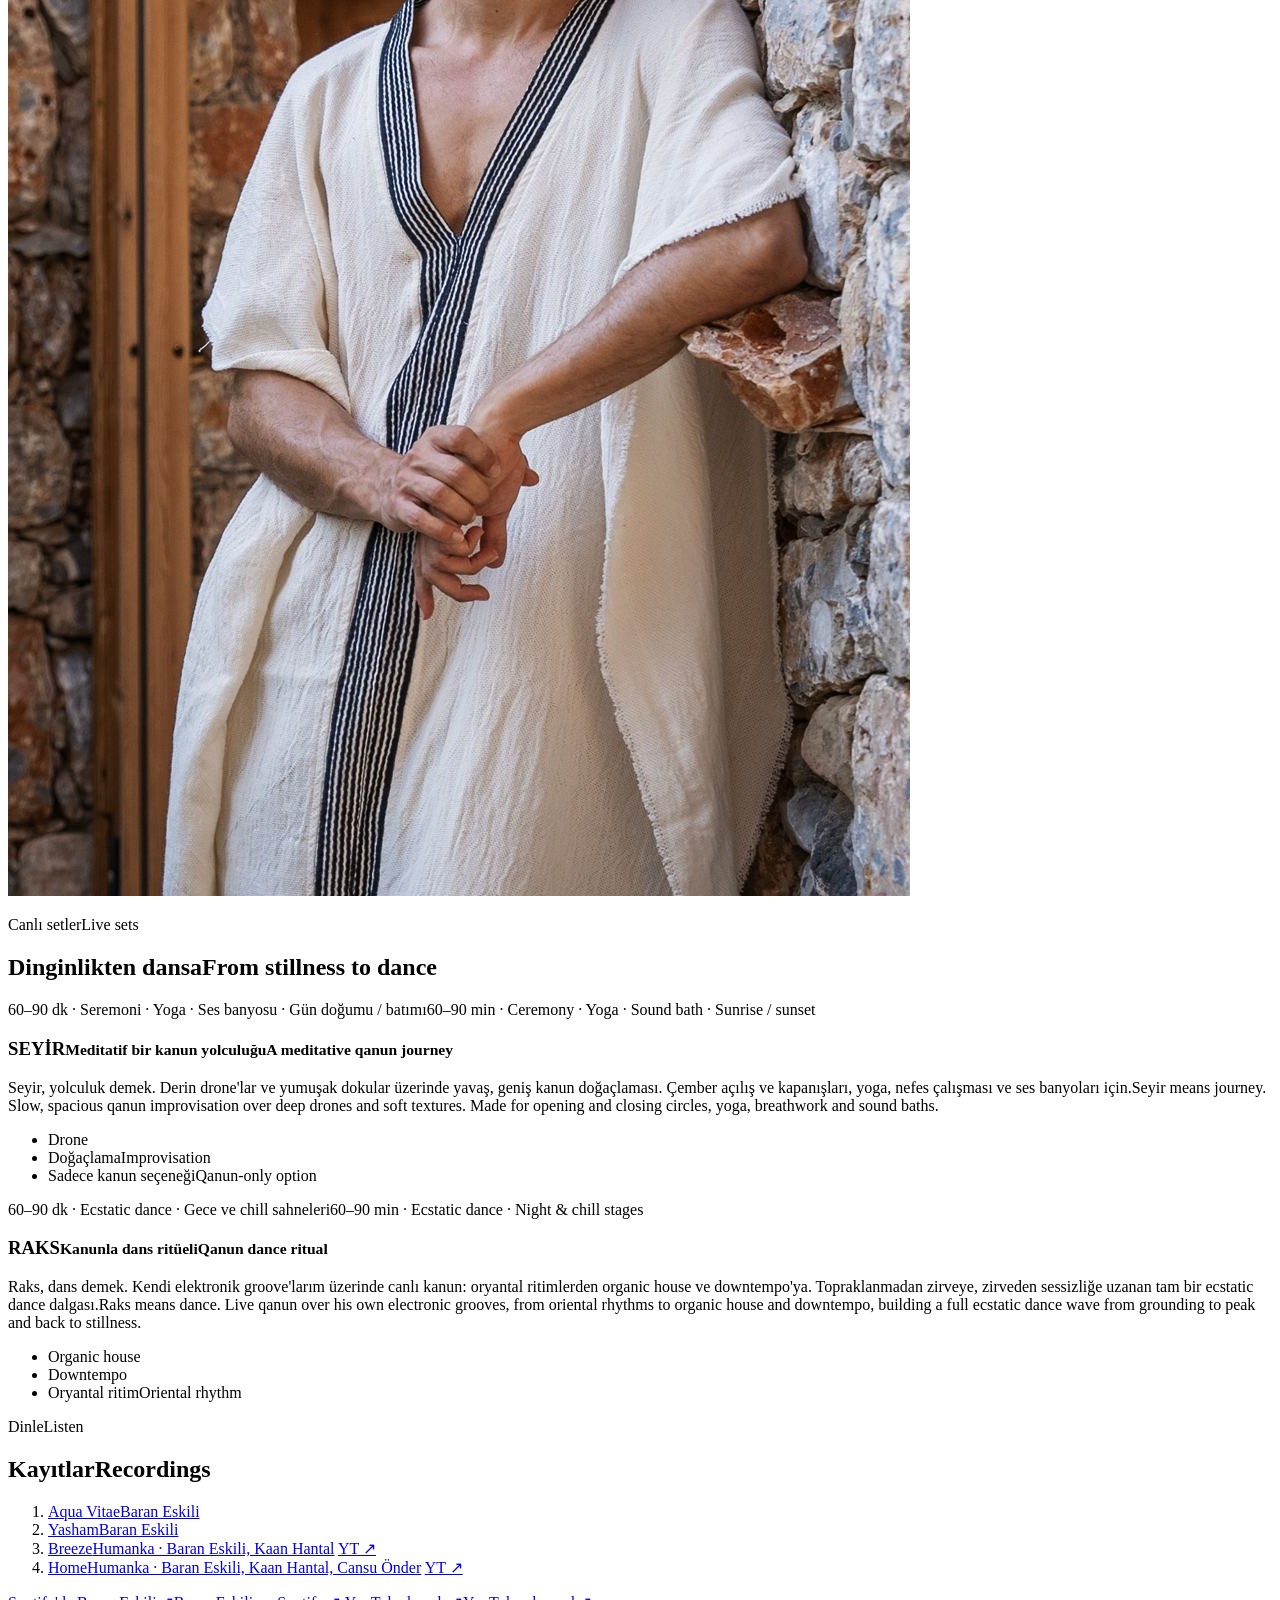
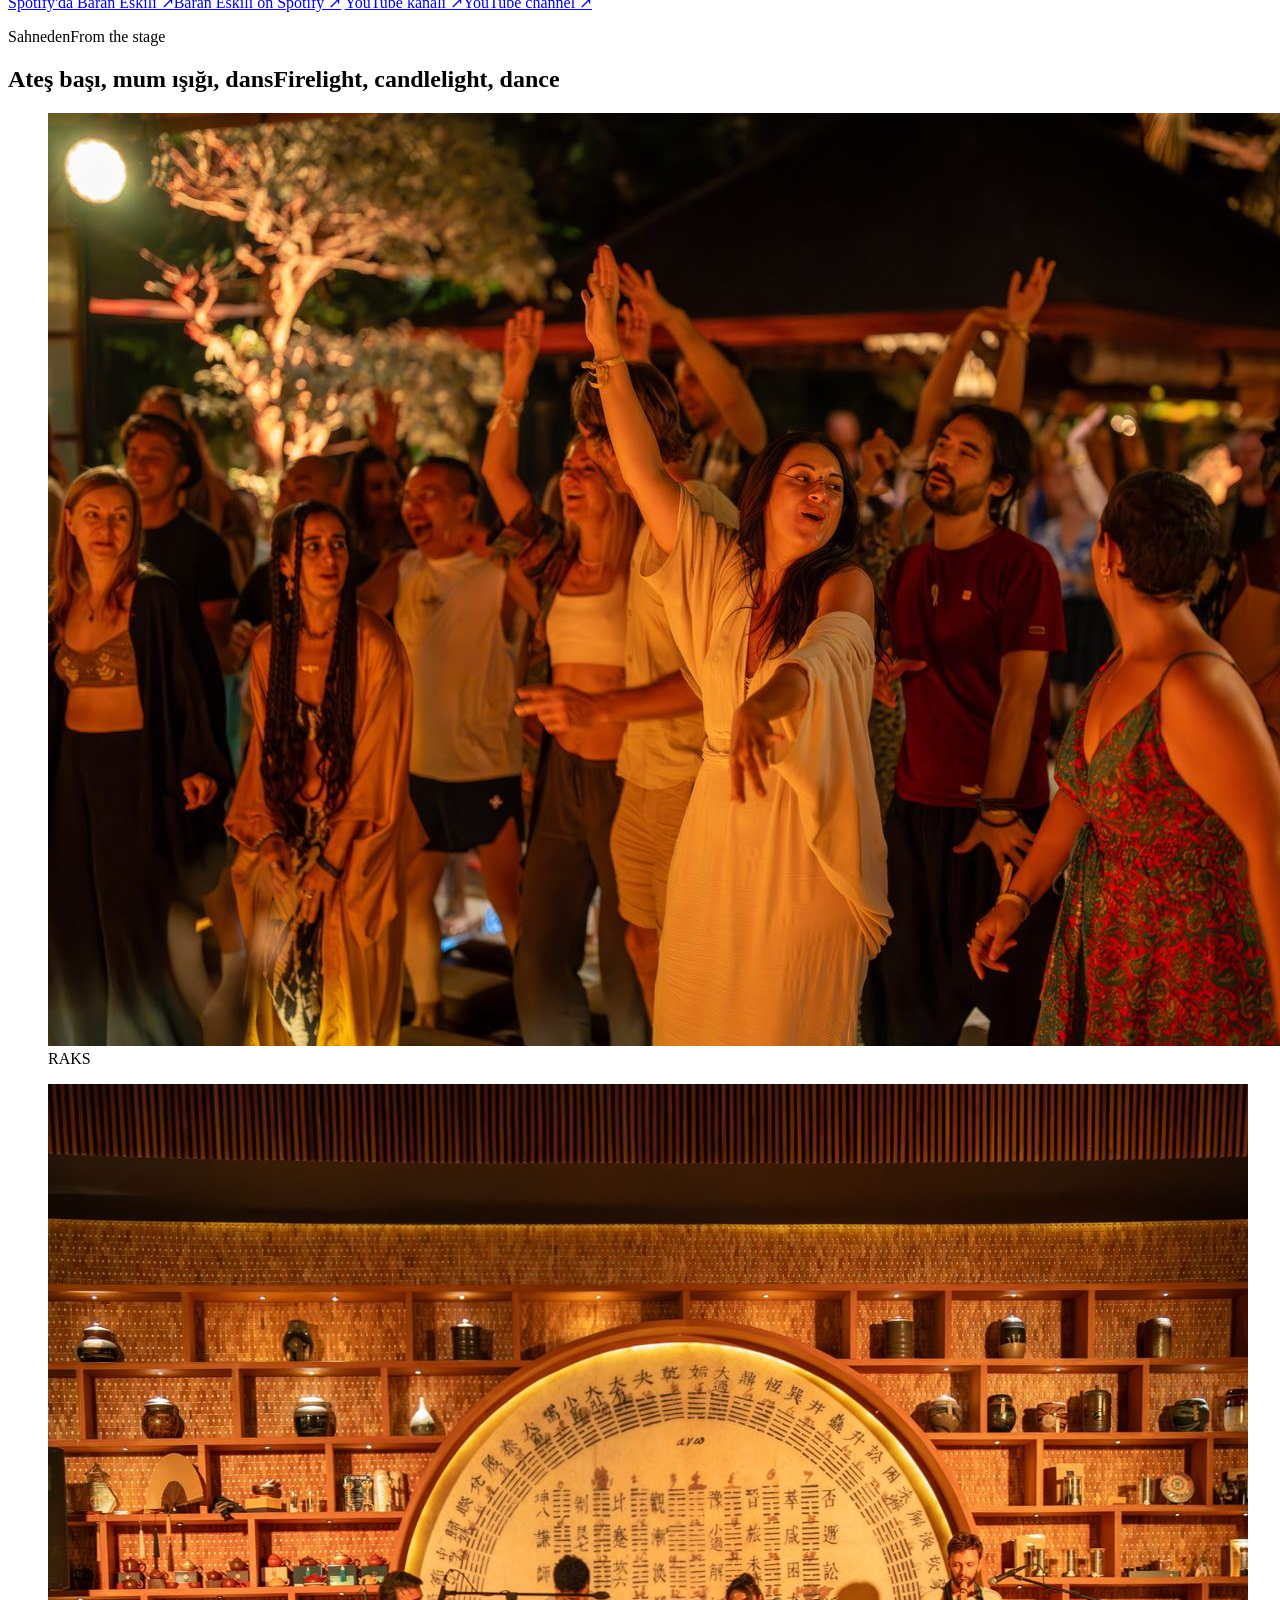
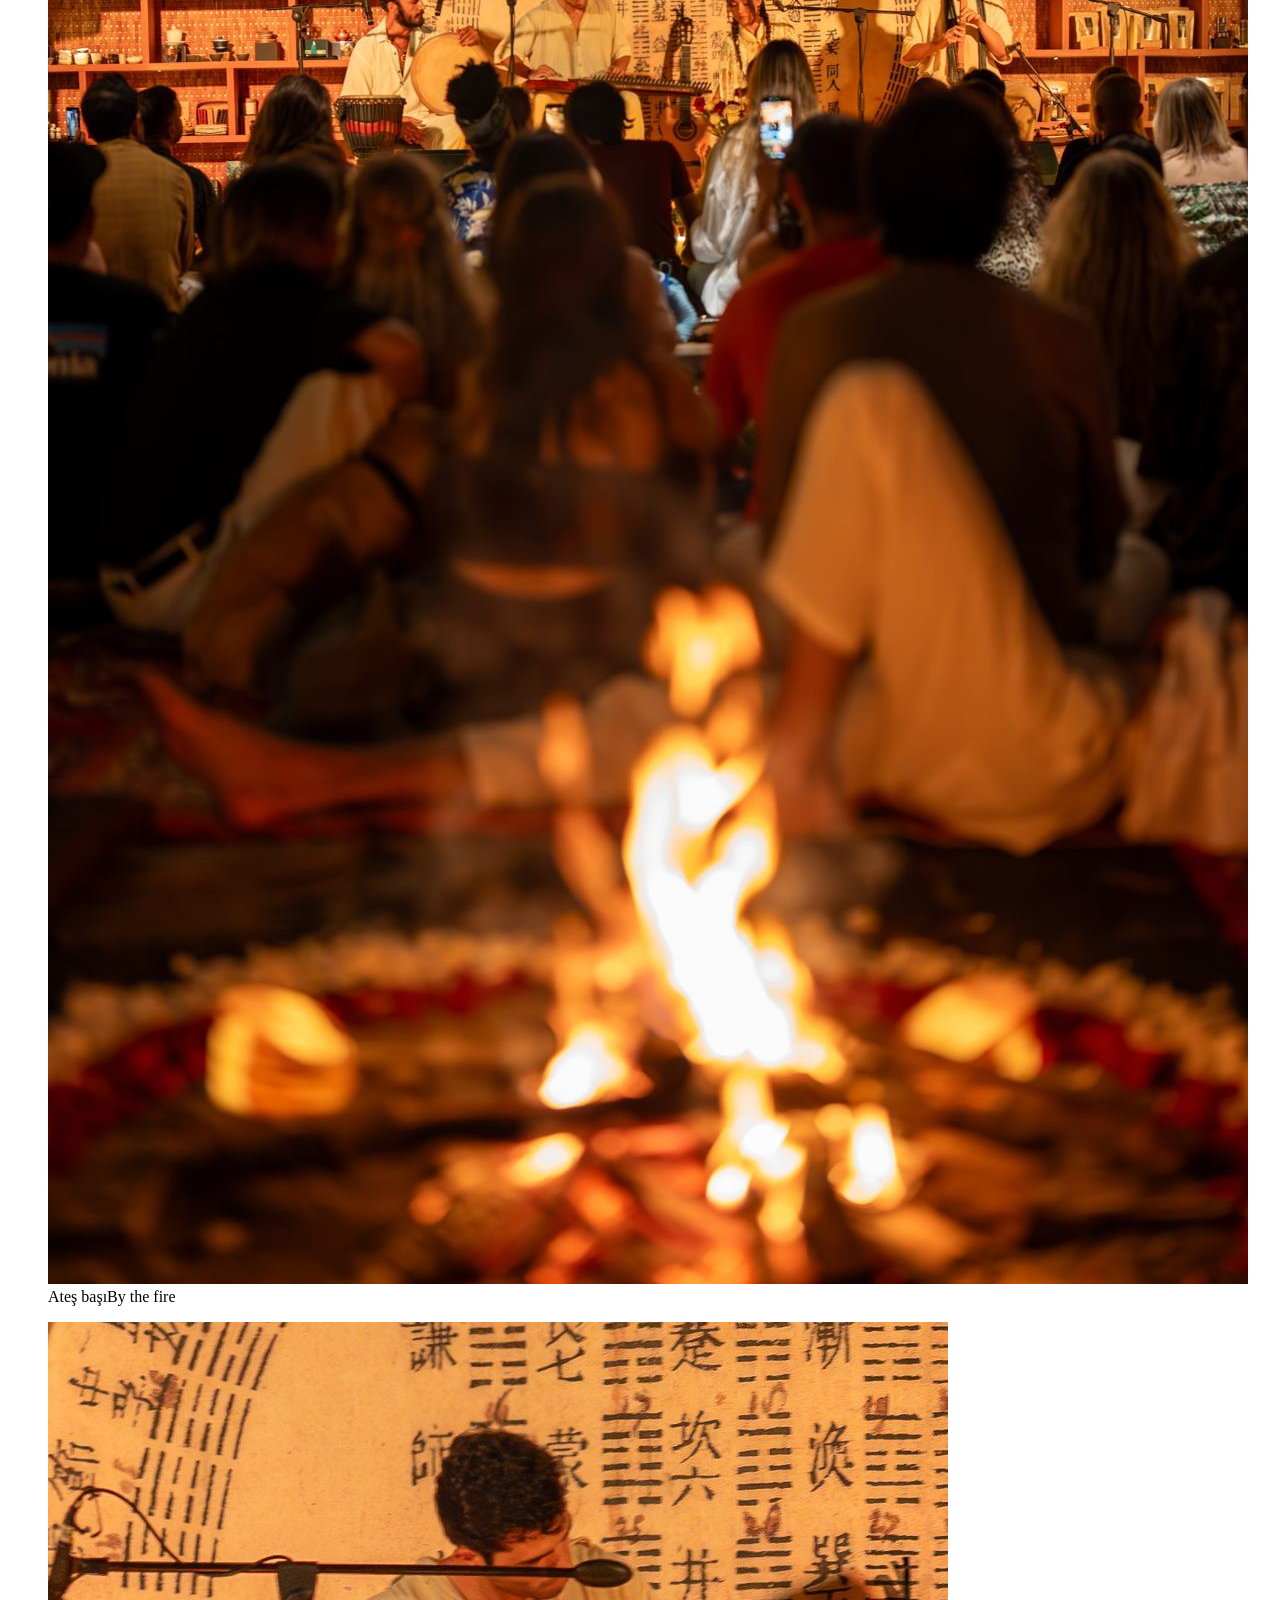
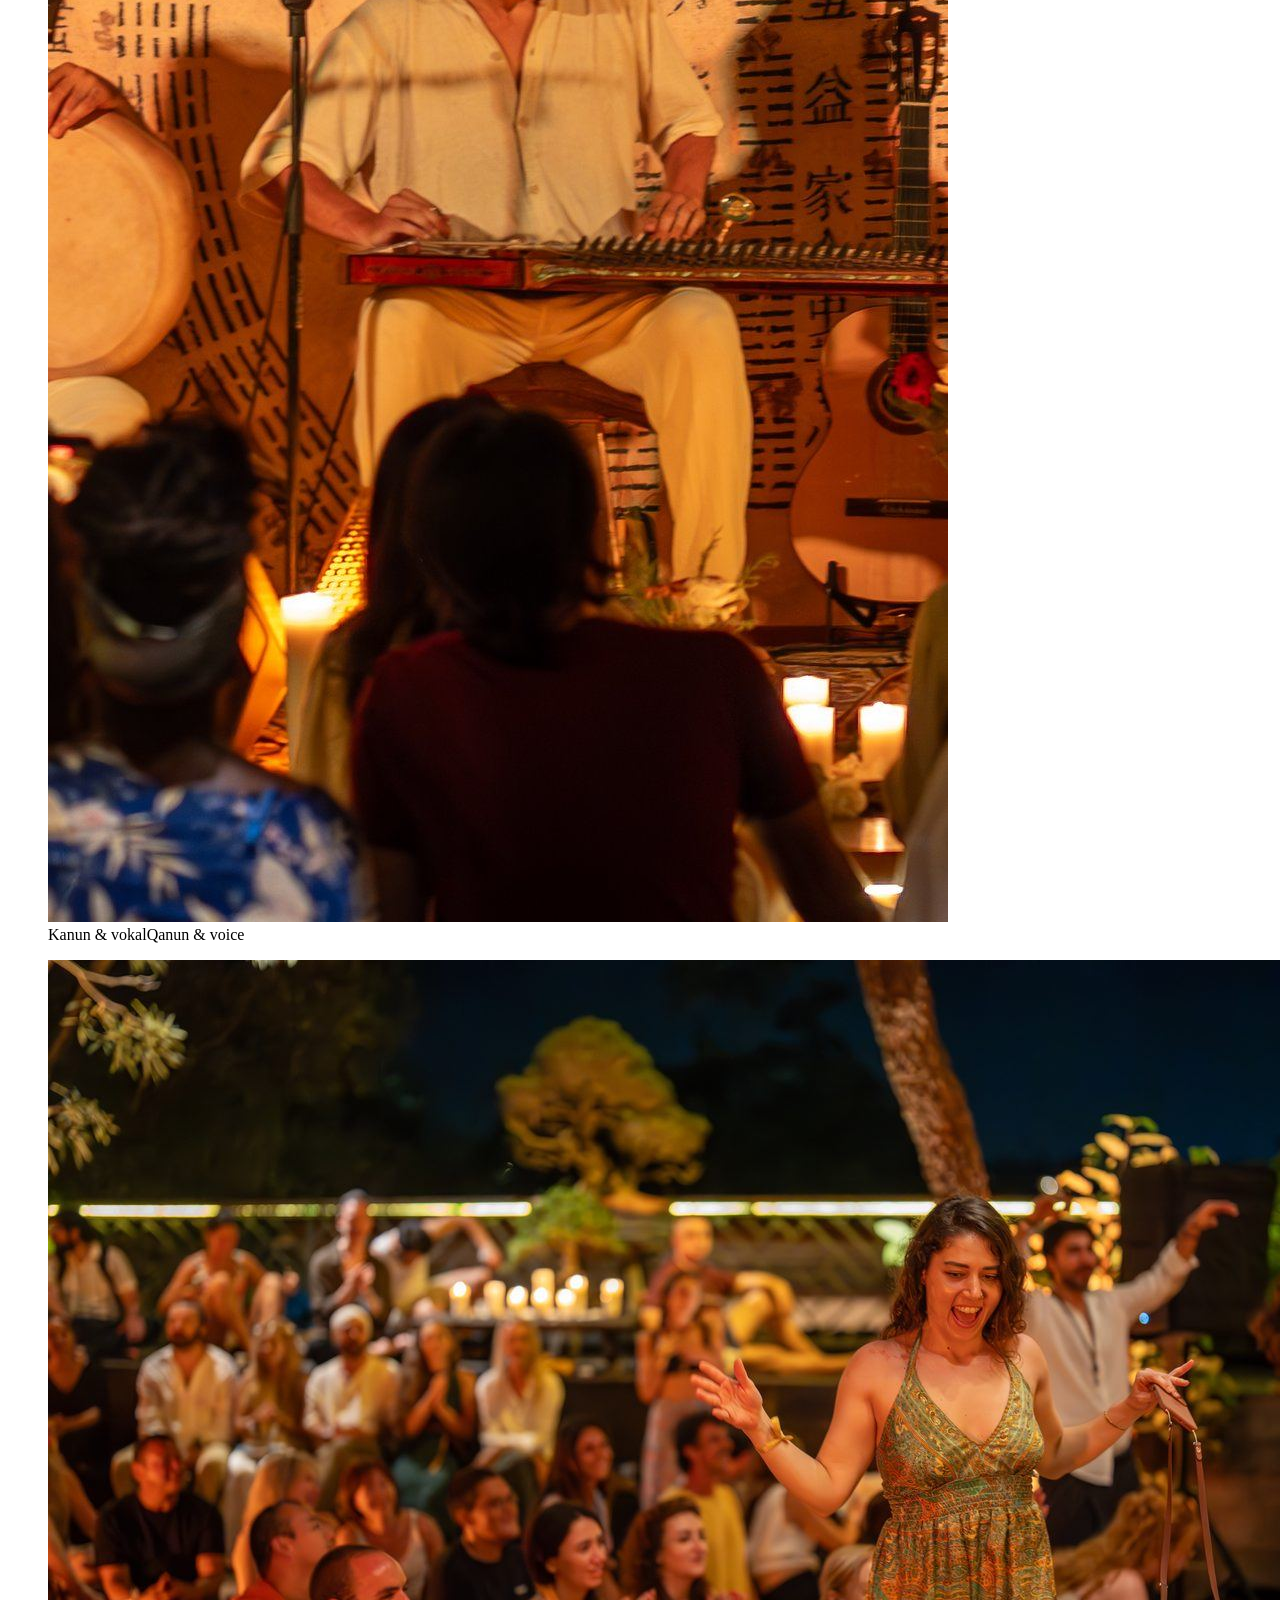
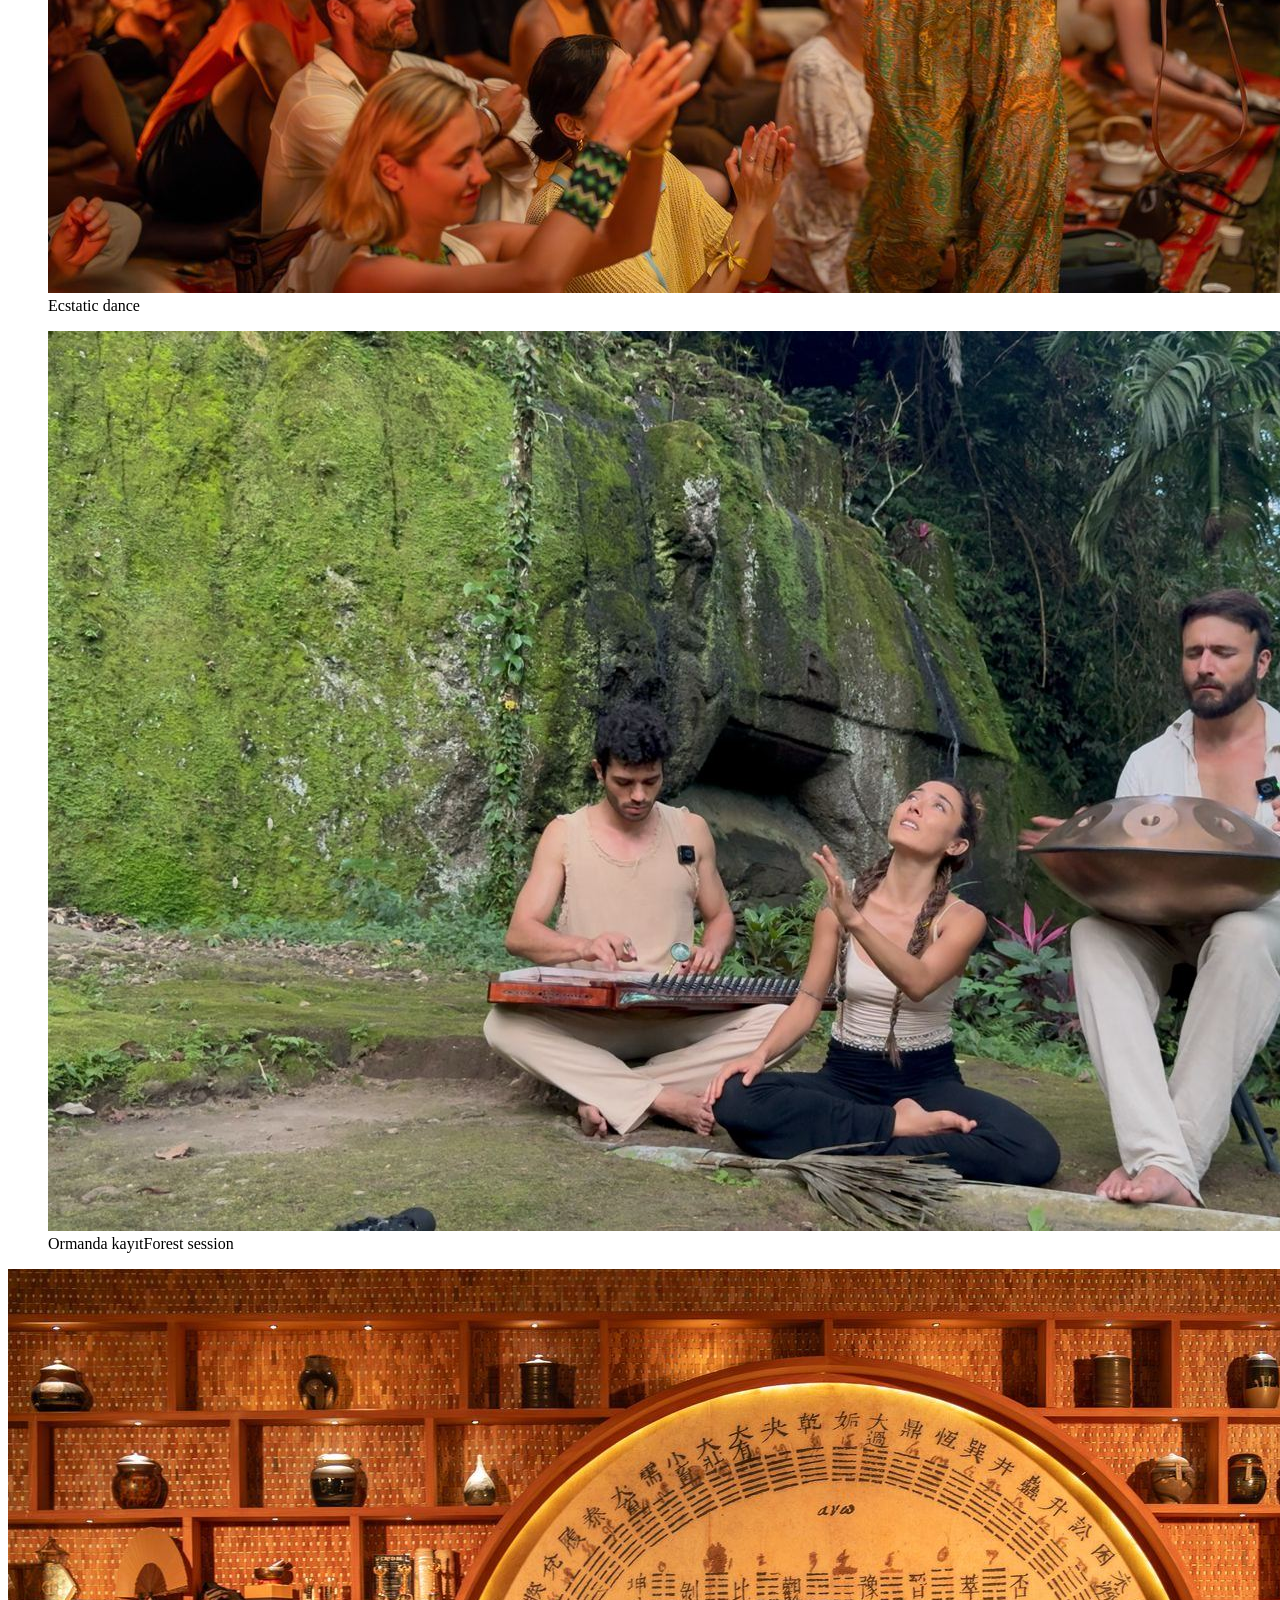
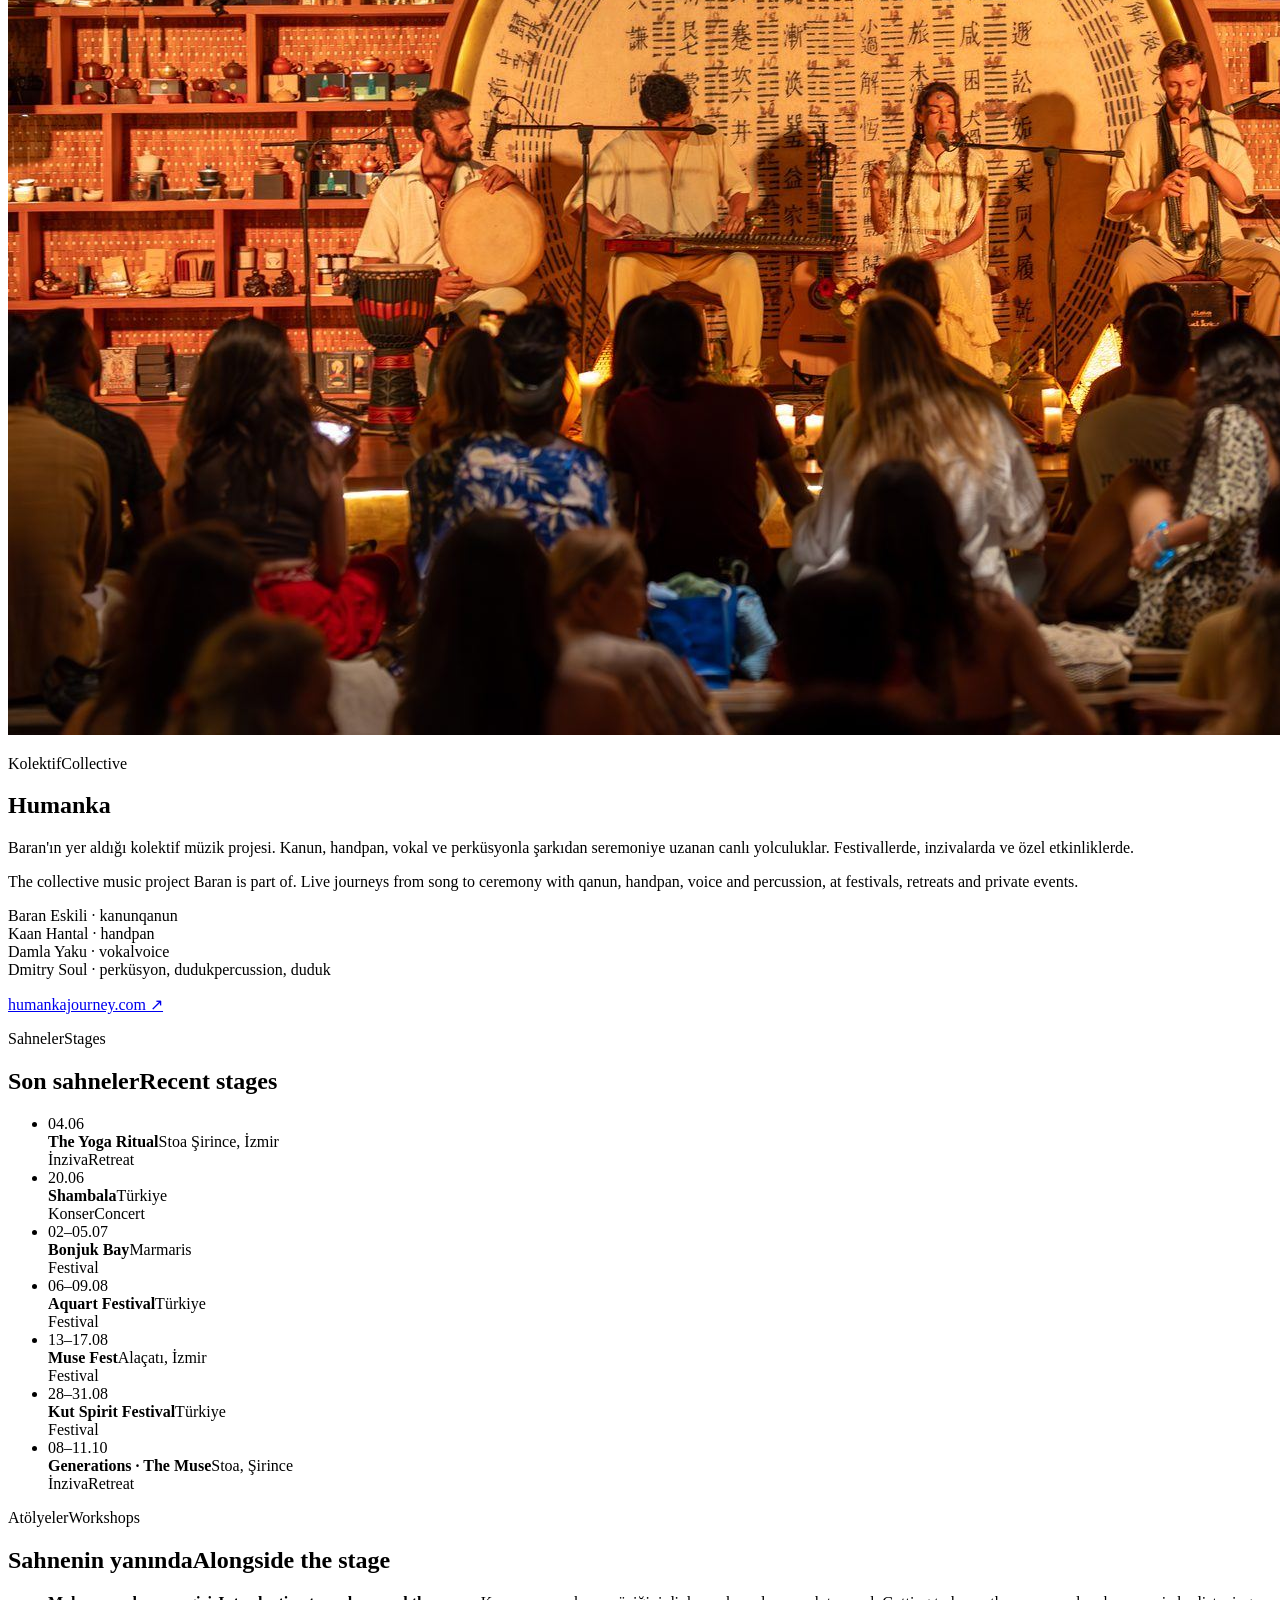
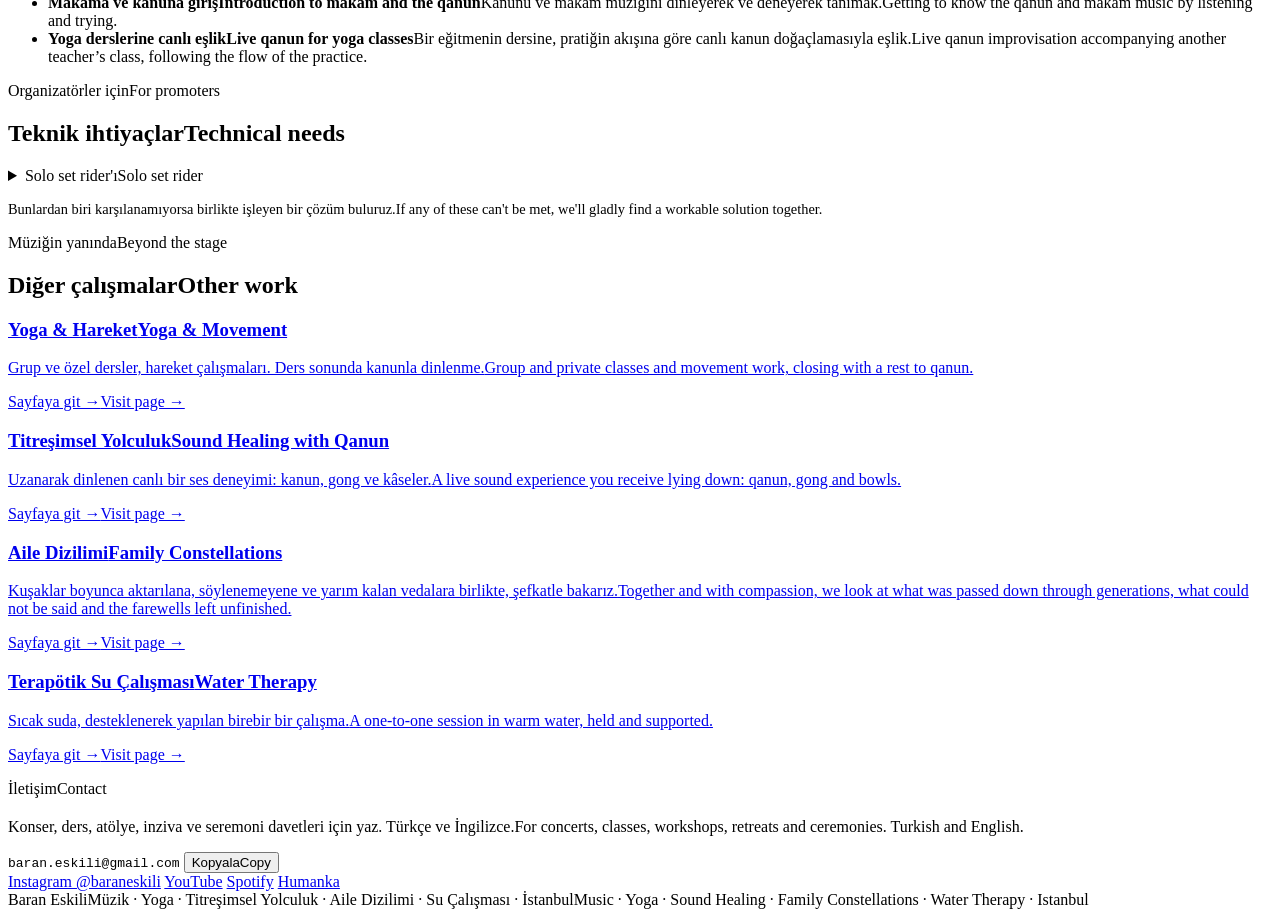
==== commit 96e5c8f6: "Add files via upload" ====
--- a/index.html
+++ b/index.html
@@ -4,9 +4,9 @@
 <meta charset="utf-8">
 <meta name="viewport" content="width=device-width, initial-scale=1, viewport-fit=cover">
 <title>Baran Eskili · Kanun &amp; Müzik Prodüktörü</title>
-<meta name="description" content="Baran Eskili: kanun sanatçısı ve müzik prodüktörü. Kanun doğaçlaması, makam müziği ve elektronik prodüksiyon. Konser, festival, inziva ve seremoni için booking.">
+<meta name="description" content="Baran Eskili: kanun sanatçısı ve müzik prodüktörü. Kanun doğaçlaması, makam müziği ve elektronik prodüksiyon.">
 <meta property="og:title" content="Baran Eskili · Kanun &amp; Müzik Prodüktörü">
-<meta property="og:description" content="Kanun doğaçlaması, makam müziği ve elektronik prodüksiyon. İstanbul.">
+<meta property="og:description" content="Baran Eskili: kanun sanatçısı ve müzik prodüktörü. Kanun doğaçlaması, makam müziği ve elektronik prodüksiyon.">
 <meta property="og:type" content="website">
 <meta property="og:url" content="https://baraneskili.github.io/">
 <meta property="og:image" content="https://baraneskili.github.io/img/baran-kanun.jpg">
@@ -15,196 +15,26 @@
 <link rel="preconnect" href="https://fonts.googleapis.com">
 <link rel="preconnect" href="https://fonts.gstatic.com" crossorigin>
 <link rel="stylesheet" href="https://fonts.googleapis.com/css2?family=Bodoni+Moda:ital,opsz,wght@0,6..96,400;0,6..96,500;1,6..96,400&family=Hanken+Grotesk:wght@400;500;600&display=swap">
-<style>
-/* Layout: gece sahnesi. Tek koyu dünya (ateş, mum, pirinç mandal). Kanun telleri sayfanın ana çizgisi: hero'da titreşen teller, bölümler arasında ince tel çizgileri. */
-:root {
-  --night: #17110f;        /* zemin: ceviz kabuğu gecesi */
-  --night-2: #211815;      /* yükseltilmiş yüzey */
-  --line: #3a2c25;         /* tel / ayraç */
-  --bone: #eee4d4;         /* ana metin */
-  --bone-dim: #b9a993;     /* ikincil metin */
-  --brass: #d6a24a;        /* mandal pirinci, tek vurgu */
-  --brass-dim: #8f6a33;
-  --display: "Bodoni Moda", "Didot", Georgia, serif;
-  --body: "Hanken Grotesk", "Helvetica Neue", Arial, sans-serif;
-  --mono: "Hanken Grotesk", "Helvetica Neue", Arial, sans-serif; /* etiketler: gövde yazı tipi, harf aralıklı */
-  --step--1: .8125rem; --step-0: 1rem; --step-1: 1.25rem; --step-2: 1.75rem; --step-3: 2.6rem; --step-4: clamp(3rem, 9vw, 6.5rem);
-  color-scheme: dark;
-}
-* { box-sizing: border-box; }
-body { margin: 0; }
-img { max-width: 100%; }
-:root { padding-top: env(safe-area-inset-top, 0px); padding-bottom: env(safe-area-inset-bottom, 0px); }
-html { scroll-behavior: smooth; }
-@media (prefers-reduced-motion: reduce) { html { scroll-behavior: auto; } }
-body { background: var(--night); color: var(--bone); font-family: var(--body); font-size: var(--step-0); line-height: 1.6; -webkit-font-smoothing: antialiased; }
-body::before { content: ""; position: fixed; inset: 0 0 auto; height: env(safe-area-inset-top, 0px); z-index: 10; background: var(--night); }
-a { color: inherit; }
-a:focus-visible, button:focus-visible { outline: 2px solid var(--brass); outline-offset: 3px; border-radius: 2px; }
-.wrap { max-width: 1180px; margin: 0 auto; padding-left: max(16px, env(safe-area-inset-left, 0px)); padding-right: max(16px, env(safe-area-inset-right, 0px)); }
-.eyebrow { font-family: var(--mono); font-size: var(--step--1); letter-spacing: .14em; text-transform: uppercase; color: var(--brass); }
-h1, h2, h3 { font-family: var(--display); font-weight: 400; text-wrap: balance; margin: 0; line-height: 1.05; }
-h2 { font-size: var(--step-3); }
-h3 { font-size: var(--step-2); }
-p { margin: 0; }
-.prose { max-width: 62ch; color: var(--bone-dim); display: grid; gap: 1em; }
-.prose strong { color: var(--bone); font-weight: 500; }
-[data-l="en"] { display: none; }
-html[lang="en"] [data-l="tr"] { display: none; }
-html[lang="en"] [data-l="en"] { display: revert; }
-
-/* Nav */
-.nav { position: sticky; top: env(safe-area-inset-top, 0px); z-index: 5; background: color-mix(in srgb, var(--night) 88%, transparent); backdrop-filter: blur(8px); border-bottom: 1px solid var(--line); }
-.nav .wrap { display: flex; align-items: center; justify-content: space-between; gap: 16px; padding-block: 12px; }
-.brand { font-family: var(--display); font-size: var(--step-1); text-decoration: none; white-space: nowrap; }
-.nav ul { display: flex; gap: 22px; list-style: none; margin: 0; padding: 0; font-size: var(--step--1); letter-spacing: .06em; text-transform: uppercase; }
-.nav ul a { text-decoration: none; color: var(--bone-dim); }
-.nav ul a:hover { color: var(--bone); }
-.lang { display: flex; border: 1px solid var(--line); border-radius: 999px; overflow: hidden; flex: none; }
-.lang button { background: none; border: 0; color: var(--bone-dim); font: 500 var(--step--1) var(--mono); padding: 4px 10px; cursor: pointer; }
-.lang button[aria-pressed="true"] { background: var(--brass); color: var(--night); }
-@media (max-width: 820px) { .nav ul { display: none; } }
-
-/* Hero */
-.hero { position: relative; overflow: hidden; border-bottom: 1px solid var(--line); }
-#strings { position: absolute; inset: 0; width: 100%; height: 100%; pointer-events: none; }
-.hero .wrap { position: relative; display: grid; grid-template-columns: 1.15fr .85fr; gap: 48px; align-items: end; padding-block: 72px 64px; }
-.hero h1 { font-size: var(--step-4); letter-spacing: -.01em; }
-.hero h1 em { font-style: italic; color: var(--brass); }
-.hero .roles { font-family: var(--mono); font-size: var(--step--1); letter-spacing: .12em; text-transform: uppercase; color: var(--bone-dim); margin-top: 18px; }
-.hero .lede { font-size: var(--step-1); max-width: 34ch; margin-top: 28px; color: var(--bone); line-height: 1.45; }
-.ctas { display: flex; flex-wrap: wrap; gap: 12px; margin-top: 34px; }
-.btn { display: inline-flex; align-items: center; gap: 8px; padding: 12px 20px; border-radius: 999px; text-decoration: none; font-weight: 500; font-size: .95rem; border: 1px solid var(--brass); }
-.btn.solid { background: var(--brass); color: var(--night); }
-.btn.ghost { color: var(--brass); }
-.btn:hover { filter: brightness(1.08); }
-.hero figure { margin: 0; position: relative; }
-.hero figure img { display: block; width: 100%; aspect-ratio: 4/5; object-fit: cover; object-position: 50% 20%; border-radius: 2px; }
-.hero figcaption { font-family: var(--mono); font-size: .72rem; color: var(--bone-dim); margin-top: 8px; letter-spacing: .06em; }
-@media (max-width: 820px) {
-  .hero .wrap { grid-template-columns: 1fr; padding-block: 40px 40px; gap: 32px; }
-  .hero figure { max-width: 420px; }
-}
-
-section { padding-block: 88px; border-bottom: 1px solid var(--line); }
-@media (max-width: 820px) { section { padding-block: 60px; } }
-.head { display: grid; gap: 14px; margin-bottom: 44px; }
-
-/* About */
-.about { display: grid; grid-template-columns: 1fr 1fr; gap: 56px; align-items: start; }
-.about > * { min-width: 0; }
-.about img { width: 100%; aspect-ratio: 3/4; object-fit: cover; border-radius: 2px; }
-.comma { margin-top: 36px; border-top: 1px solid var(--line); padding-top: 22px; display: grid; gap: 14px; }
-.comma .scale { display: grid; grid-template-columns: repeat(9, 1fr); gap: 4px; max-width: 360px; }
-.comma .scale span { height: 26px; border-left: 1px solid var(--brass-dim); position: relative; }
-.comma .scale span:first-child { border-left-color: var(--brass); border-left-width: 2px; }
-.comma .scale span.p4 { border-left-color: var(--brass); }
-.comma .legend { font-family: var(--mono); font-size: .75rem; color: var(--bone-dim); }
-@media (max-width: 820px) { .about { grid-template-columns: 1fr; gap: 36px; } .about img { max-width: 420px; } }
-
-/* Sets */
-.sets { display: grid; grid-template-columns: 1fr 1fr; gap: 1px; background: var(--line); border: 1px solid var(--line); }
-.set { background: var(--night); padding: 36px; display: grid; gap: 16px; align-content: start; min-width: 0; }
-.set .meta { font-family: var(--mono); font-size: .75rem; color: var(--brass); letter-spacing: .1em; text-transform: uppercase; }
-.set h3 { font-size: var(--step-3); }
-.set h3 small { display: block; font-family: var(--body); font-size: var(--step-0); color: var(--bone-dim); margin-top: 8px; letter-spacing: 0; }
-.set .word { font-family: var(--display); font-style: italic; color: var(--bone); }
-.set ul { list-style: none; padding: 0; margin: 4px 0 0; display: flex; flex-wrap: wrap; gap: 8px; }
-.set li { font-size: .8rem; border: 1px solid var(--line); border-radius: 999px; padding: 3px 10px; color: var(--bone-dim); }
-@media (max-width: 820px) { .sets { grid-template-columns: 1fr; } .set { padding: 26px 20px; } }
-
-/* Listen: çalma listesi. Satırın tamamı Spotify'a gider; yeni şarkı = yeni <li>. */
-#dinle .head { margin-bottom: 24px; }
-.listen { display: grid; grid-template-columns: 1fr auto; gap: 24px 48px; align-items: start; }
-.listen > * { min-width: 0; }
-.tracks { list-style: none; margin: 0; padding: 0; max-width: 720px; border-top: 1px solid var(--line); counter-reset: tr; }
-.track { display: grid; grid-template-columns: 1fr auto; align-items: center; border-bottom: 1px solid var(--line); counter-increment: tr; }
-.track .row { display: grid; grid-template-columns: 2.25rem 1fr auto; gap: 12px; align-items: center; padding: 11px 8px; text-decoration: none; min-width: 0; border-radius: 2px; }
-.track .row::before { content: counter(tr, decimal-leading-zero); font-family: var(--mono); font-size: .75rem; color: var(--brass-dim); font-variant-numeric: tabular-nums; }
-.track .row:hover { background: var(--night-2); }
-.track .row:hover::before { content: "▶"; color: var(--brass); }
-.track .t { font-weight: 500; line-height: 1.3; }
-.track .who { font-size: .8rem; color: var(--bone-dim); white-space: nowrap; overflow: hidden; text-overflow: ellipsis; }
-.track .row > span:not(.who) { min-width: 0; }
-.track .go { font-family: var(--mono); font-size: .7rem; color: var(--brass); }
-.track .yt { font-family: var(--mono); font-size: .7rem; color: var(--bone-dim); text-decoration: none; padding: 11px 8px; }
-.track .yt:hover { color: var(--brass); }
-.platforms { display: grid; gap: 10px; }
-.platforms .btn { padding: 9px 16px; font-size: .85rem; }
-@media (max-width: 820px) { .listen { grid-template-columns: 1fr; } .platforms { display: flex; flex-wrap: wrap; } .track .who { display: none; } }
-
-/* Gallery */
-.gallery { display: grid; grid-template-columns: repeat(6, 1fr); grid-auto-rows: 200px; gap: 8px; }
-.gallery figure { margin: 0; overflow: hidden; position: relative; }
-.gallery img { width: 100%; height: 100%; object-fit: cover; display: block; transition: transform .8s ease; }
-.gallery figure:hover img { transform: scale(1.03); }
-.gallery figcaption { position: absolute; left: 0; right: 0; bottom: 0; padding: 24px 12px 10px; font-family: var(--mono); font-size: .7rem; letter-spacing: .05em; background: linear-gradient(transparent, rgb(0 0 0 / .65)); color: var(--bone); }
-.g1 { grid-column: span 4; grid-row: span 2; } .g2 { grid-column: span 2; grid-row: span 2; }
-.g3, .g4, .g5 { grid-column: span 2; }
-@media (max-width: 820px) { .gallery { grid-template-columns: 1fr 1fr; grid-auto-rows: 160px; } .g1 { grid-column: span 2; } .g2 { grid-column: span 1; grid-row: span 2; } .g3, .g4, .g5 { grid-column: span 1; } .g5 { grid-column: span 2; } }
-@media (prefers-reduced-motion: reduce) { .gallery img { transition: none; } }
-
-/* Humanka */
-.humanka { display: grid; grid-template-columns: 1.2fr 1fr; gap: 56px; align-items: center; }
-.humanka > * { min-width: 0; }
-.humanka img { width: 100%; aspect-ratio: 3/2; object-fit: cover; border-radius: 2px; }
-.members { font-family: var(--mono); font-size: .8rem; color: var(--bone-dim); line-height: 1.9; }
-@media (max-width: 820px) { .humanka { grid-template-columns: 1fr; gap: 32px; } }
-
-/* Shows */
-.shows { list-style: none; margin: 0; padding: 0; display: grid; grid-template-columns: repeat(auto-fill, minmax(260px, 1fr)); gap: 0 32px; }
-.show { display: grid; grid-template-columns: 5.5rem 1fr; gap: 14px; padding-block: 14px; border-top: 1px solid var(--line); }
-.show time { font-family: var(--mono); font-size: .8rem; color: var(--brass); font-variant-numeric: tabular-nums; padding-top: 3px; }
-.show b { font-weight: 500; display: block; }
-.show span { font-size: .85rem; color: var(--bone-dim); }
-.show .tag { font-family: var(--mono); font-size: .68rem; text-transform: uppercase; letter-spacing: .08em; color: var(--brass-dim); }
-
-/* Workshops + rider */
-.two { display: grid; grid-template-columns: 1fr 1fr; gap: 56px; }
-.two > * { min-width: 0; }
-.ws { list-style: none; margin: 0; padding: 0; display: grid; gap: 18px; }
-.ws li { border-top: 1px solid var(--line); padding-top: 16px; display: grid; gap: 6px; }
-.ws b { font-family: var(--display); font-weight: 400; font-size: var(--step-1); }
-.ws span { color: var(--bone-dim); font-size: .95rem; }
-details { border: 1px solid var(--line); border-radius: 4px; background: var(--night-2); }
-summary { cursor: pointer; padding: 16px 18px; font-weight: 500; list-style: none; display: flex; justify-content: space-between; gap: 12px; }
-summary::-webkit-details-marker { display: none; }
-summary::after { content: "+"; font-family: var(--mono); color: var(--brass); }
-details[open] summary::after { content: "–"; }
-.rider { padding: 0 18px 18px; font-family: var(--mono); font-size: .78rem; color: var(--bone-dim); display: grid; gap: 8px; }
-.rider div { display: grid; grid-template-columns: 6.5rem 1fr; gap: 10px; border-top: 1px dashed var(--line); padding-top: 8px; }
-.rider div b { color: var(--bone); font-weight: 500; }
-@media (max-width: 820px) { .two { grid-template-columns: 1fr; gap: 44px; } }
-
-/* Contact */
-.contact { border-bottom: 0; padding-block: 96px 72px; }
-.contact h2 { font-size: var(--step-4); }
-.mail { display: flex; flex-wrap: wrap; align-items: center; gap: 12px; margin-top: 30px; }
-.mail code { font-family: var(--display); font-size: var(--step-2); color: var(--bone); user-select: all; overflow-wrap: anywhere; }
-.copy { background: none; border: 1px solid var(--brass); color: var(--brass); border-radius: 999px; padding: 6px 14px; font: 500 .8rem var(--mono); cursor: pointer; }
-.socials { display: flex; flex-wrap: wrap; gap: 10px 26px; margin-top: 30px; font-size: .95rem; }
-.socials a { color: var(--bone-dim); text-decoration-color: var(--brass-dim); text-underline-offset: 4px; }
-.socials a:hover { color: var(--bone); }
-footer { padding-block: 26px; border-top: 1px solid var(--line); font-family: var(--mono); font-size: .72rem; color: var(--bone-dim); }
-footer .wrap { display: flex; justify-content: space-between; flex-wrap: wrap; gap: 8px; }
-</style>
+<link rel="stylesheet" href="assets/site.css">
 </head>
 <body>
-
 <nav class="nav" aria-label="Ana menü">
   <div class="wrap">
-    <a class="brand" href="#top">Baran Eskili</a>
+    <a class="brand" href="./">Baran Eskili</a>
     <ul>
-      <li><a href="#hakkinda"><span data-l="tr">Hakkında</span><span data-l="en">About</span></a></li>
-      <li><a href="#setler"><span data-l="tr">Setler</span><span data-l="en">Sets</span></a></li>
-      <li><a href="#dinle"><span data-l="tr">Dinle</span><span data-l="en">Listen</span></a></li>
-      <li><a href="#galeri"><span data-l="tr">Galeri</span><span data-l="en">Gallery</span></a></li>
-      <li><a href="#sahneler"><span data-l="tr">Sahneler</span><span data-l="en">Shows</span></a></li>
+      <li><a href="./" aria-current="page"><span data-l="tr">Müzik</span><span data-l="en">Music</span></a></li>
+      <li><a href="yoga.html"><span data-l="tr">Yoga</span><span data-l="en">Yoga</span></a></li>
+      <li><a href="titresimsel-yolculuk.html"><span data-l="tr">Titreşimsel Yolculuk</span><span data-l="en">Sound Healing</span></a></li>
+      <li><a href="aile-dizilimi.html"><span data-l="tr">Aile Dizilimi</span><span data-l="en">Family Constellations</span></a></li>
+      <li><a href="su-calismasi.html"><span data-l="tr">Su Çalışması</span><span data-l="en">Water Therapy</span></a></li>
       <li><a href="#iletisim"><span data-l="tr">İletişim</span><span data-l="en">Contact</span></a></li>
     </ul>
-    <div class="lang" role="group" aria-label="Dil / Language">
-      <button type="button" id="lang-tr" aria-pressed="true">TR</button>
-      <button type="button" id="lang-en" aria-pressed="false">EN</button>
+    <div class="nav-right">
+      <div class="lang" role="group" aria-label="Dil / Language">
+        <button type="button" id="lang-tr" aria-pressed="true">TR</button>
+        <button type="button" id="lang-en" aria-pressed="false">EN</button>
+      </div>
+      <button type="button" class="menu-btn" id="menu-btn" aria-expanded="false"><span data-l="tr">Menü</span><span data-l="en">Menu</span></button>
     </div>
   </div>
 </nav>
@@ -213,9 +43,9 @@
   <canvas id="strings" aria-hidden="true"></canvas>
   <div class="wrap">
     <div>
-      <p class="eyebrow"><span data-l="tr">Solo · Kanun &amp; Canlı Elektronik · İstanbul</span><span data-l="en">Solo · Qanun &amp; Live Electronics · Istanbul</span></p>
+      <p class="eyebrow"><span data-l="tr">Kanun &amp; Canlı Elektronik · İstanbul&rsquo;dan dünyaya</span><span data-l="en">Qanun &amp; Live Electronics · From Istanbul to the world</span></p>
       <h1 style="margin-top:18px">Baran<br><em>Eskili</em></h1>
-      <p class="roles"><span data-l="tr">Kanun · Müzik Prodüktörü · Makam</span><span data-l="en">Qanun · Music Producer · Makam</span></p>
+      <p class="roles"><span data-l="tr">Kanun · Müzik Prodüktörü</span><span data-l="en">Qanun · Music Producer</span></p>
       <p class="lede">
         <span data-l="tr">Doğu'nun kadim tınısı, kendi ürettiğim elektronik setlerin üzerinde. Kanun doğaçlaması ve makam müziği.</span>
         <span data-l="en">The ancient resonance of the East, layered over self-produced electronic sets. Qanun improvisation and makam music.</span>
@@ -243,11 +73,13 @@
         <div class="prose" data-l="tr">
           <p>Sekiz yaşında kanunla başladığı müzik yolculuğunda Baran, musiki cemiyeti korolarından sokaklara, oradan müzik topluluklarına uzandı. Geleneksel icrayı elektronik prodüksiyonla harmanlayarak <strong>kendine özgü bir ses dili</strong> geliştirdi.</p>
           <p>Bugün kendi ürettiği setlerin üzerine kanun doğaçlamaları ekleyerek Doğu'nun kadim tınısını çağdaş bir çerçevede yeniden yorumluyor. Makam müziği yapıyor; makamı hem kanununda hem elektronik prodüksiyonlarında kullanıyor.</p>
+          <p>Türkiye, Bali ve Tayland&rsquo;da sahne aldı; sıradaki durak Avrupa.</p>
           <p>Seremoni, inziva ve dans alanlarında evinde hisseden bir müzisyen. Aynı zamanda yoga ve hareket eğitmeni.</p>
         </div>
         <div class="prose" data-l="en">
           <p>Beginning his musical journey with the qanun at the age of eight, Baran travelled from music society choirs to the streets, and from there to musical collectives. Blending traditional performance with electronic production, he developed <strong>a sonic language of his own</strong>.</p>
           <p>Today he layers qanun improvisations over his self-produced sets, reinterpreting the ancient resonance of the East in a contemporary frame. He makes makam music and uses makam in both his qanun playing and his electronic productions.</p>
+          <p>He has performed in Türkiye, Bali and Thailand; Europe is next.</p>
           <p>He is at home in ceremony, retreat and dance spaces, and is also a yoga and movement teacher.</p>
         </div>
       </div>
@@ -259,7 +91,7 @@
     <div class="wrap">
       <div class="head">
         <p class="eyebrow"><span data-l="tr">Canlı setler</span><span data-l="en">Live sets</span></p>
-        <h2><span data-l="tr">İki yolculuk, bir kanun</span><span data-l="en">Two journeys, one qanun</span></h2>
+        <h2><span data-l="tr">Dinginlikten dansa</span><span data-l="en">From stillness to dance</span></h2>
       </div>
       <div class="sets">
         <article class="set">
@@ -287,6 +119,10 @@
       <div class="listen">
       <ol class="tracks">
         <li class="track">
+          <a class="row" href="https://open.spotify.com/track/3p7DjKAnCjapx9tFW3alb0" target="_blank" rel="noopener"><span class="t">Aqua Vitae</span><span class="who">Baran Eskili</span></a>
+          <span></span>
+        </li>
+        <li class="track">
           <a class="row" href="https://open.spotify.com/track/2PJ138Dm6PtZzarAUG9Vmw" target="_blank" rel="noopener"><span class="t">Yasham</span><span class="who">Baran Eskili</span></a>
           <span></span>
         </li>
@@ -366,7 +202,7 @@
         </div>
         <ul class="ws">
           <li><b><span data-l="tr">Makama ve kanuna giriş</span><span data-l="en">Introduction to makam and the qanun</span></b><span data-l="tr">Kanunu ve makam müziğini dinleyerek ve deneyerek tanımak.</span><span data-l="en">Getting to know the qanun and makam music by listening and trying.</span></li>
-          <li><b><span data-l="tr">Canlı kanunla yoga</span><span data-l="en">Yoga with live qanun</span></b><span data-l="tr">Pratiğe eşlik eden canlı doğaçlama; ders ve müzik aynı kişiden.</span><span data-l="en">Live improvisation accompanying the practice, with class and music from the same person.</span></li>
+          <li><b><span data-l="tr">Yoga derslerine canlı eşlik</span><span data-l="en">Live qanun for yoga classes</span></b><span data-l="tr">Bir eğitmenin dersine, pratiğin akışına göre canlı kanun doğaçlamasıyla eşlik.</span><span data-l="en">Live qanun improvisation accompanying another teacher&rsquo;s class, following the flow of the practice.</span></li>
         </ul>
       </div>
       <div>
@@ -389,11 +225,24 @@
     </div>
   </section>
 
+  <section id="alanlar">
+    <div class="wrap">
+      <div class="head">
+        <p class="eyebrow"><span data-l="tr">Müziğin yanında</span><span data-l="en">Beyond the stage</span></p>
+        <h2><span data-l="tr">Diğer çalışmalar</span><span data-l="en">Other work</span></h2>
+      </div>
+      <div class="paths">
+        <a class="path" href="yoga.html"><h3><span data-l="tr">Yoga &amp; Hareket</span><span data-l="en">Yoga &amp; Movement</span></h3><p><span data-l="tr">Grup ve özel dersler, hareket çalışmaları. Ders sonunda kanunla dinlenme.</span><span data-l="en">Group and private classes and movement work, closing with a rest to qanun.</span></p><span class="more"><span data-l="tr">Sayfaya git →</span><span data-l="en">Visit page →</span></span></a>
+        <a class="path" href="titresimsel-yolculuk.html"><h3><span data-l="tr">Titreşimsel Yolculuk</span><span data-l="en">Sound Healing with Qanun</span></h3><p><span data-l="tr">Uzanarak dinlenen canlı bir ses deneyimi: kanun, gong ve kâseler.</span><span data-l="en">A live sound experience you receive lying down: qanun, gong and bowls.</span></p><span class="more"><span data-l="tr">Sayfaya git →</span><span data-l="en">Visit page →</span></span></a>
+        <a class="path" href="aile-dizilimi.html"><h3><span data-l="tr">Aile Dizilimi</span><span data-l="en">Family Constellations</span></h3><p><span data-l="tr">Kuşaklar boyunca aktarılana, söylenemeyene ve yarım kalan vedalara birlikte, şefkatle bakarız.</span><span data-l="en">Together and with compassion, we look at what was passed down through generations, what could not be said and the farewells left unfinished.</span></p><span class="more"><span data-l="tr">Sayfaya git →</span><span data-l="en">Visit page →</span></span></a>
+        <a class="path" href="su-calismasi.html"><h3><span data-l="tr">Terapötik Su Çalışması</span><span data-l="en">Water Therapy</span></h3><p><span data-l="tr">Sıcak suda, desteklenerek yapılan birebir bir çalışma.</span><span data-l="en">A one-to-one session in warm water, held and supported.</span></p><span class="more"><span data-l="tr">Sayfaya git →</span><span data-l="en">Visit page →</span></span></a>
+      </div>
+    </div>
+  </section>
   <section id="iletisim" class="contact">
     <div class="wrap">
-      <p class="eyebrow">Booking</p>
-      <h2 style="margin-top:14px"><span data-l="tr">Birlikte çalalım</span><span data-l="en">Let's play</span></h2>
-      <p class="prose" style="margin-top:20px"><span data-l="tr">Konser, festival, inziva ve seremoni davetleri için yaz. Türkçe ve İngilizce.</span><span data-l="en">For concerts, festivals, retreats and ceremonies. Turkish and English.</span></p>
+      <p class="eyebrow"><span data-l="tr">İletişim</span><span data-l="en">Contact</span></p>
+      <p class="prose" style="margin-top:20px"><span data-l="tr">Konser, ders, atölye, inziva ve seremoni davetleri için yaz. Türkçe ve İngilizce.</span><span data-l="en">For concerts, classes, workshops, retreats and ceremonies. Turkish and English.</span></p>
       <div class="mail">
         <code id="email">baran.eskili@gmail.com</code>
         <button class="copy" type="button" id="copy-email"><span data-l="tr">Kopyala</span><span data-l="en">Copy</span></button>
@@ -407,98 +256,9 @@
     </div>
   </section>
 </main>
-
 <footer>
-  <div class="wrap"><span>Baran Eskili</span><span><span data-l="tr">Kanun · Müzik Prodüksiyonu · İstanbul</span><span data-l="en">Qanun · Music Production · Istanbul</span></span></div>
+  <div class="wrap"><span>Baran Eskili</span><span><span data-l="tr">Müzik · Yoga · Titreşimsel Yolculuk · Aile Dizilimi · Su Çalışması · İstanbul</span><span data-l="en">Music · Yoga · Sound Healing · Family Constellations · Water Therapy · Istanbul</span></span></div>
 </footer>
-
-<script>
-(() => {
-  // Dil seçimi
-  const root = document.documentElement;
-  const setLang = (l) => {
-    root.lang = l;
-    document.getElementById('lang-tr').setAttribute('aria-pressed', l === 'tr');
-    document.getElementById('lang-en').setAttribute('aria-pressed', l === 'en');
-    try { localStorage.setItem('be-lang', l); } catch (e) {}
-  };
-  let saved = 'tr';
-  try { saved = localStorage.getItem('be-lang') || 'tr'; } catch (e) {}
-  setLang(saved);
-  document.getElementById('lang-tr').addEventListener('click', () => setLang('tr'));
-  document.getElementById('lang-en').addEventListener('click', () => setLang('en'));
-
-  // E-posta kopyala
-  const btn = document.getElementById('copy-email');
-  btn.addEventListener('click', () => {
-    const text = document.getElementById('email').textContent;
-    const done = () => { btn.dataset.old = btn.innerHTML; btn.textContent = root.lang === 'en' ? 'Copied' : 'Kopyalandı'; setTimeout(() => { btn.innerHTML = btn.dataset.old; }, 1600); };
-    const select = () => { const r = document.createRange(); r.selectNodeContents(document.getElementById('email')); const s = getSelection(); s.removeAllRanges(); s.addRange(r); };
-    if (navigator.clipboard) navigator.clipboard.writeText(text).then(done, select); else select();
-  });
-
-  // Hero: kanun telleri. İmleç bir telin üstünden geçince tel titreşir.
-  const cv = document.getElementById('strings');
-  const ctx = cv.getContext('2d');
-  const reduce = matchMedia('(prefers-reduced-motion: reduce)').matches;
-  const COURSES = 26;
-  let W = 0, H = 0, dpr = 1, strings = [], last = null, raf = null;
-  const brass = getComputedStyle(root).getPropertyValue('--brass').trim() || '#d6a24a';
-  const line = getComputedStyle(root).getPropertyValue('--line').trim() || '#3a2c25';
-
-  function resize() {
-    dpr = Math.min(devicePixelRatio || 1, 2);
-    W = cv.clientWidth; H = cv.clientHeight;
-    cv.width = W * dpr; cv.height = H * dpr;
-    ctx.setTransform(dpr, 0, 0, dpr, 0, 0);
-    const top = H * 0.08, gap = (H * 0.86) / (COURSES - 1);
-    strings = Array.from({ length: COURSES }, (_, i) => ({ y: top + i * gap, amp: 0, x: W / 2, t: 0, len: W * (0.55 + 0.45 * (i / (COURSES - 1))) }));
-    draw();
-  }
-  function draw() {
-    ctx.clearRect(0, 0, W, H);
-    let alive = false;
-    for (const s of strings) {
-      const x0 = W - s.len, x1 = W;
-      const energy = Math.abs(s.amp);
-      ctx.strokeStyle = energy > 0.3 ? brass : line;
-      ctx.globalAlpha = energy > 0.3 ? Math.min(0.9, 0.35 + energy / 10) : 0.55;
-      ctx.lineWidth = 1;
-      ctx.beginPath();
-      for (let x = x0; x <= x1; x += 6) {
-        const u = (x - x0) / (x1 - x0);
-        const env = Math.sin(Math.PI * u);
-        const y = s.y + s.amp * env * Math.sin(s.t * 0.9 + u * 3);
-        x === x0 ? ctx.moveTo(x, y) : ctx.lineTo(x, y);
-      }
-      ctx.stroke();
-      // mandal: telin sol ucunda küçük pirinç işaret
-      ctx.globalAlpha = 0.7; ctx.fillStyle = brass;
-      ctx.fillRect(x0, s.y - 1.5, 3, 3);
-      if (energy > 0.05) { s.amp *= 0.955; s.t += 1.4; alive = true; } else s.amp = 0;
-    }
-    ctx.globalAlpha = 1;
-    raf = alive ? requestAnimationFrame(draw) : null;
-  }
-  function pluck(y0, y1, x) {
-    for (const s of strings) {
-      if (x < W - s.len) continue;
-      if ((s.y - y0) * (s.y - y1) <= 0 && y0 !== y1) { s.amp = 7 * Math.sign(y1 - y0 || 1); s.t = 0; }
-    }
-    if (!raf) raf = requestAnimationFrame(draw);
-  }
-  const hero = document.querySelector('.hero');
-  hero.addEventListener('pointermove', (e) => {
-    if (reduce) return;
-    const r = cv.getBoundingClientRect();
-    const p = { x: e.clientX - r.left, y: e.clientY - r.top };
-    if (last) pluck(last.y, p.y, p.x);
-    last = p;
-  });
-  hero.addEventListener('pointerleave', () => { last = null; });
-  new ResizeObserver(resize).observe(cv);
-  resize();
-})();
-</script>
+<script src="assets/site.js"></script>
 </body>
 </html>
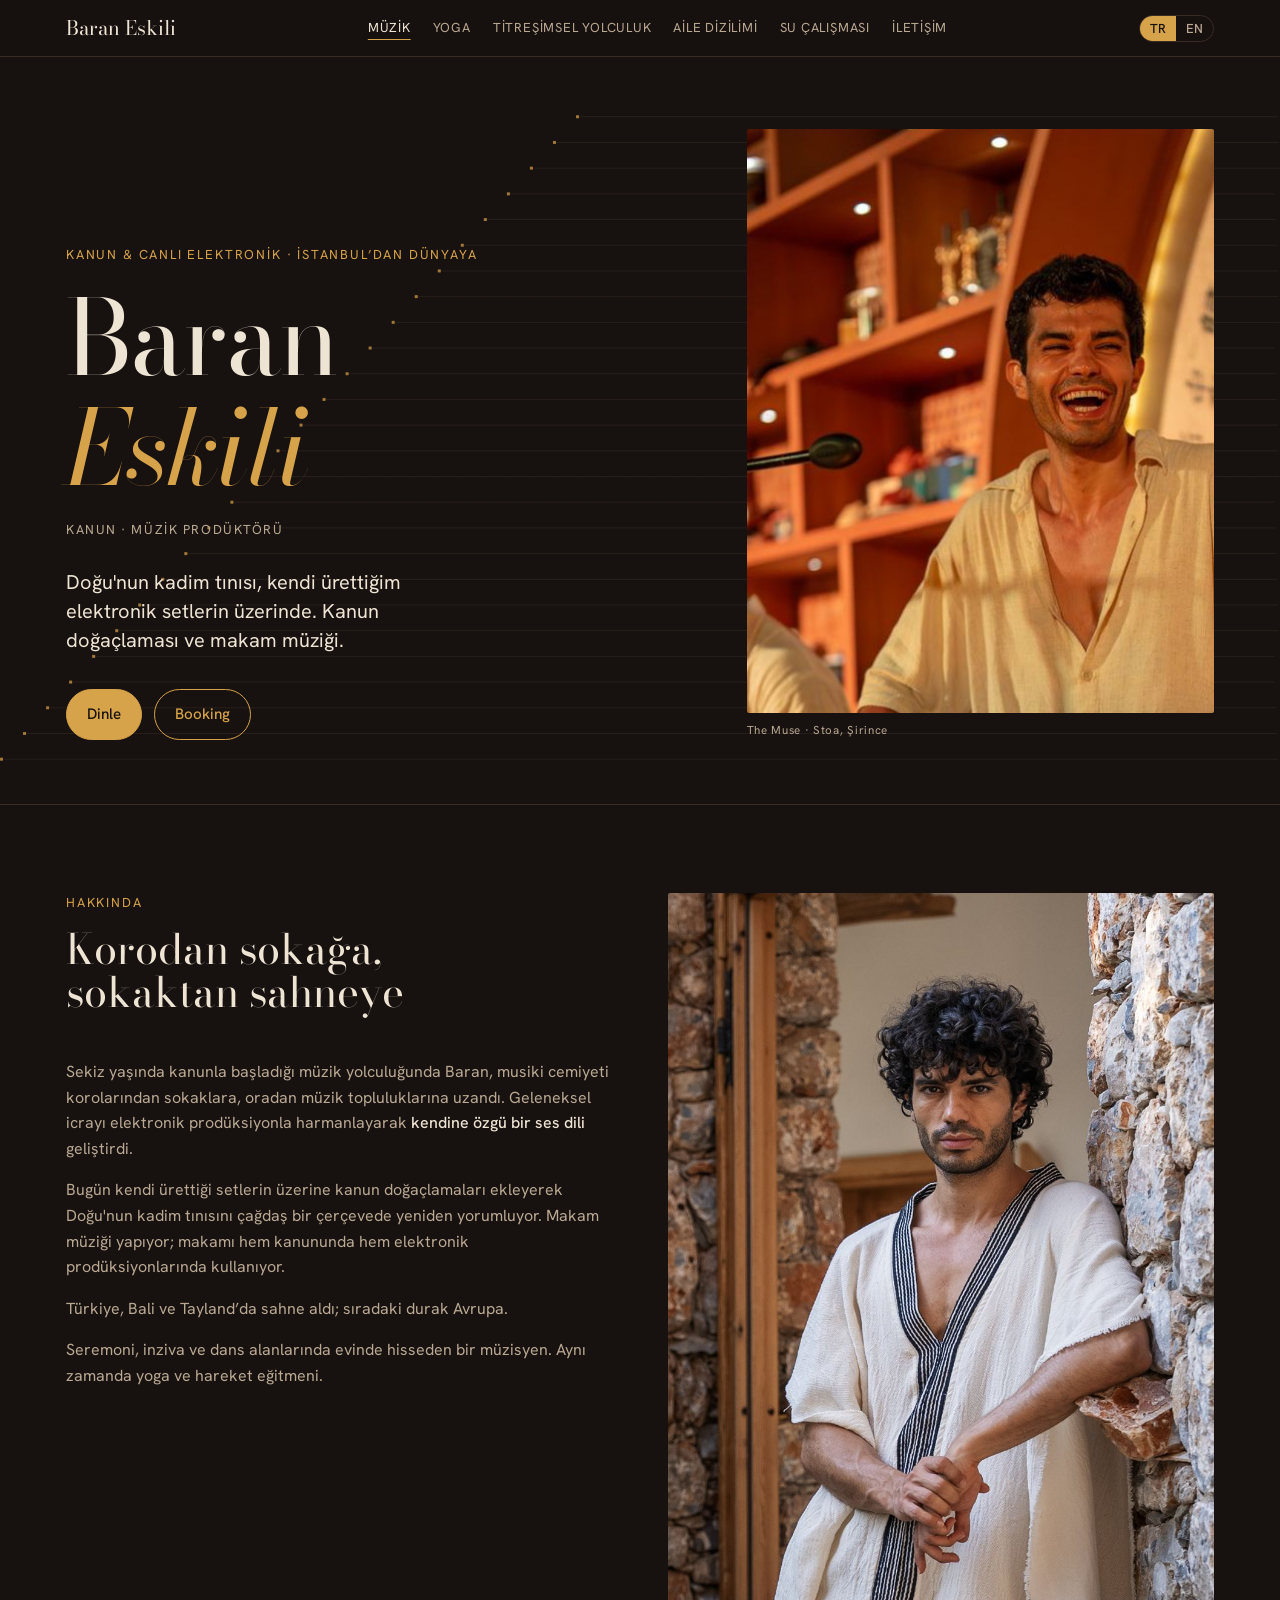
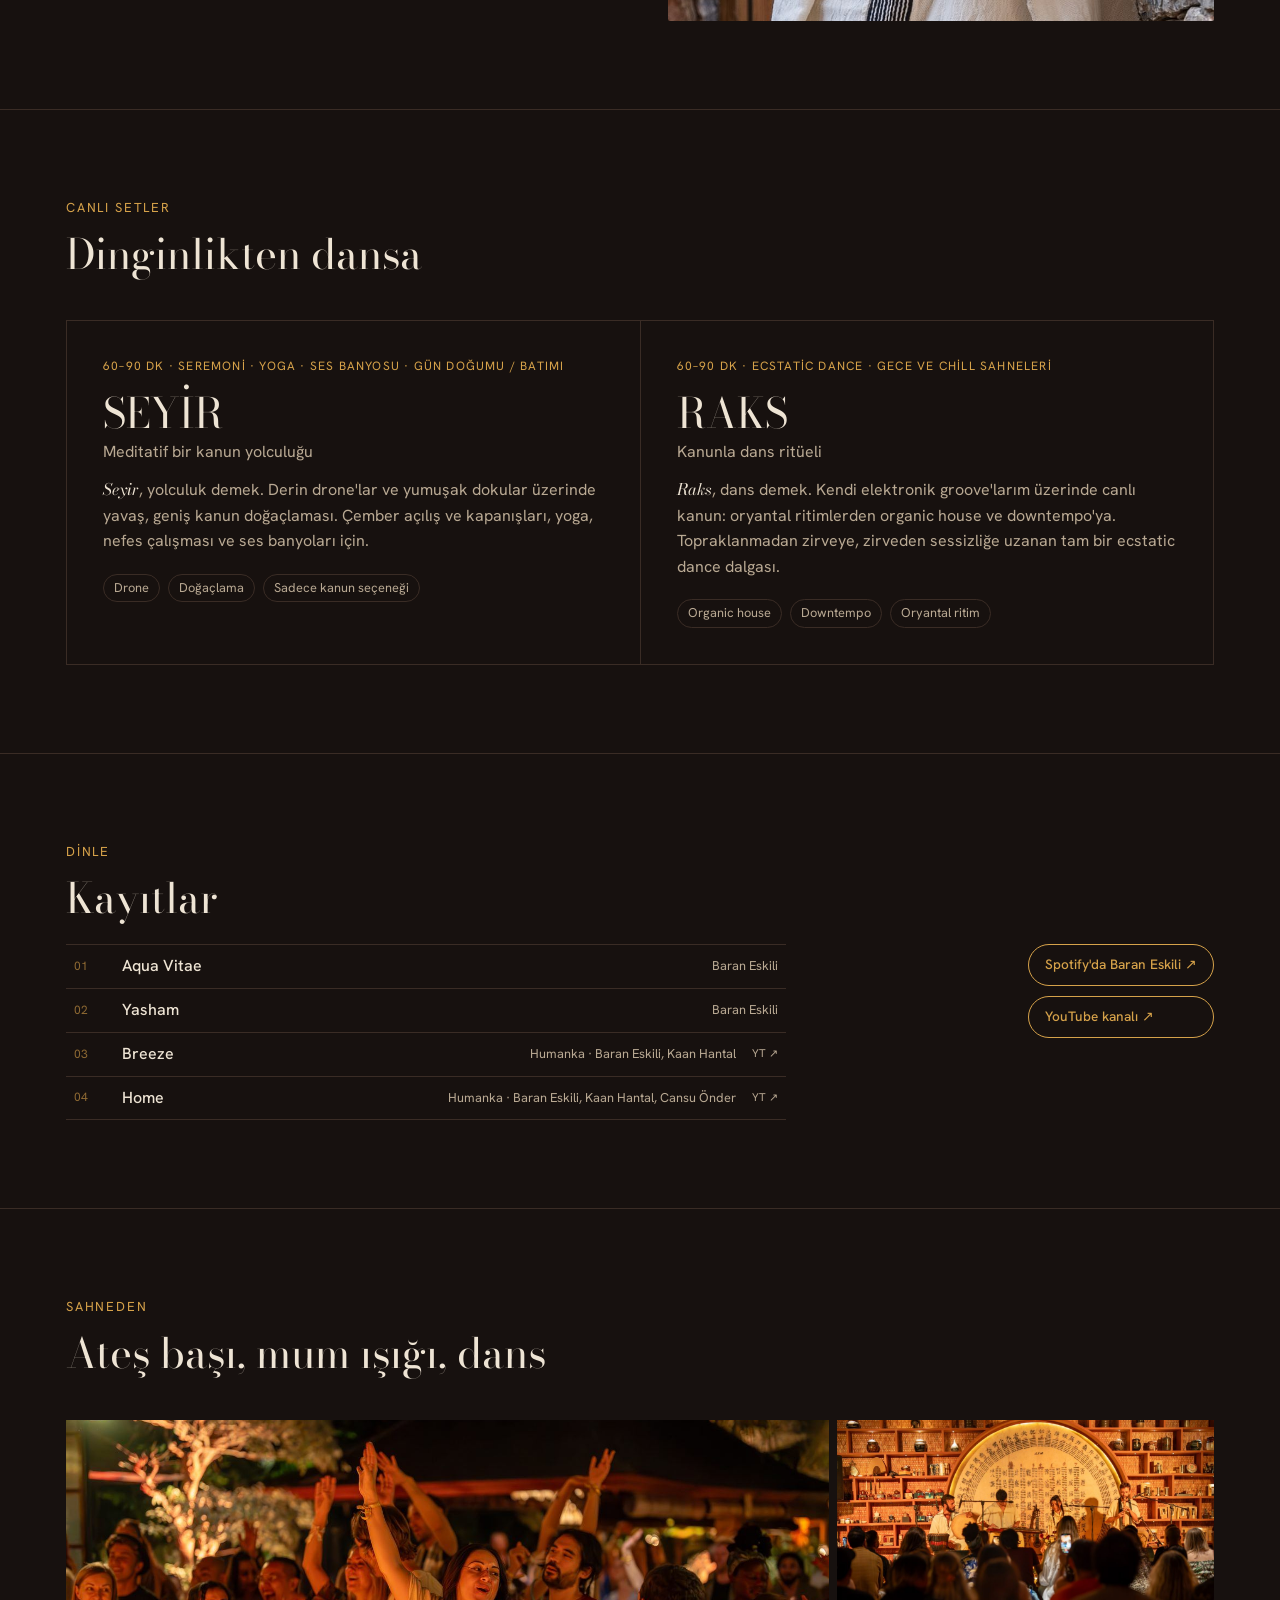
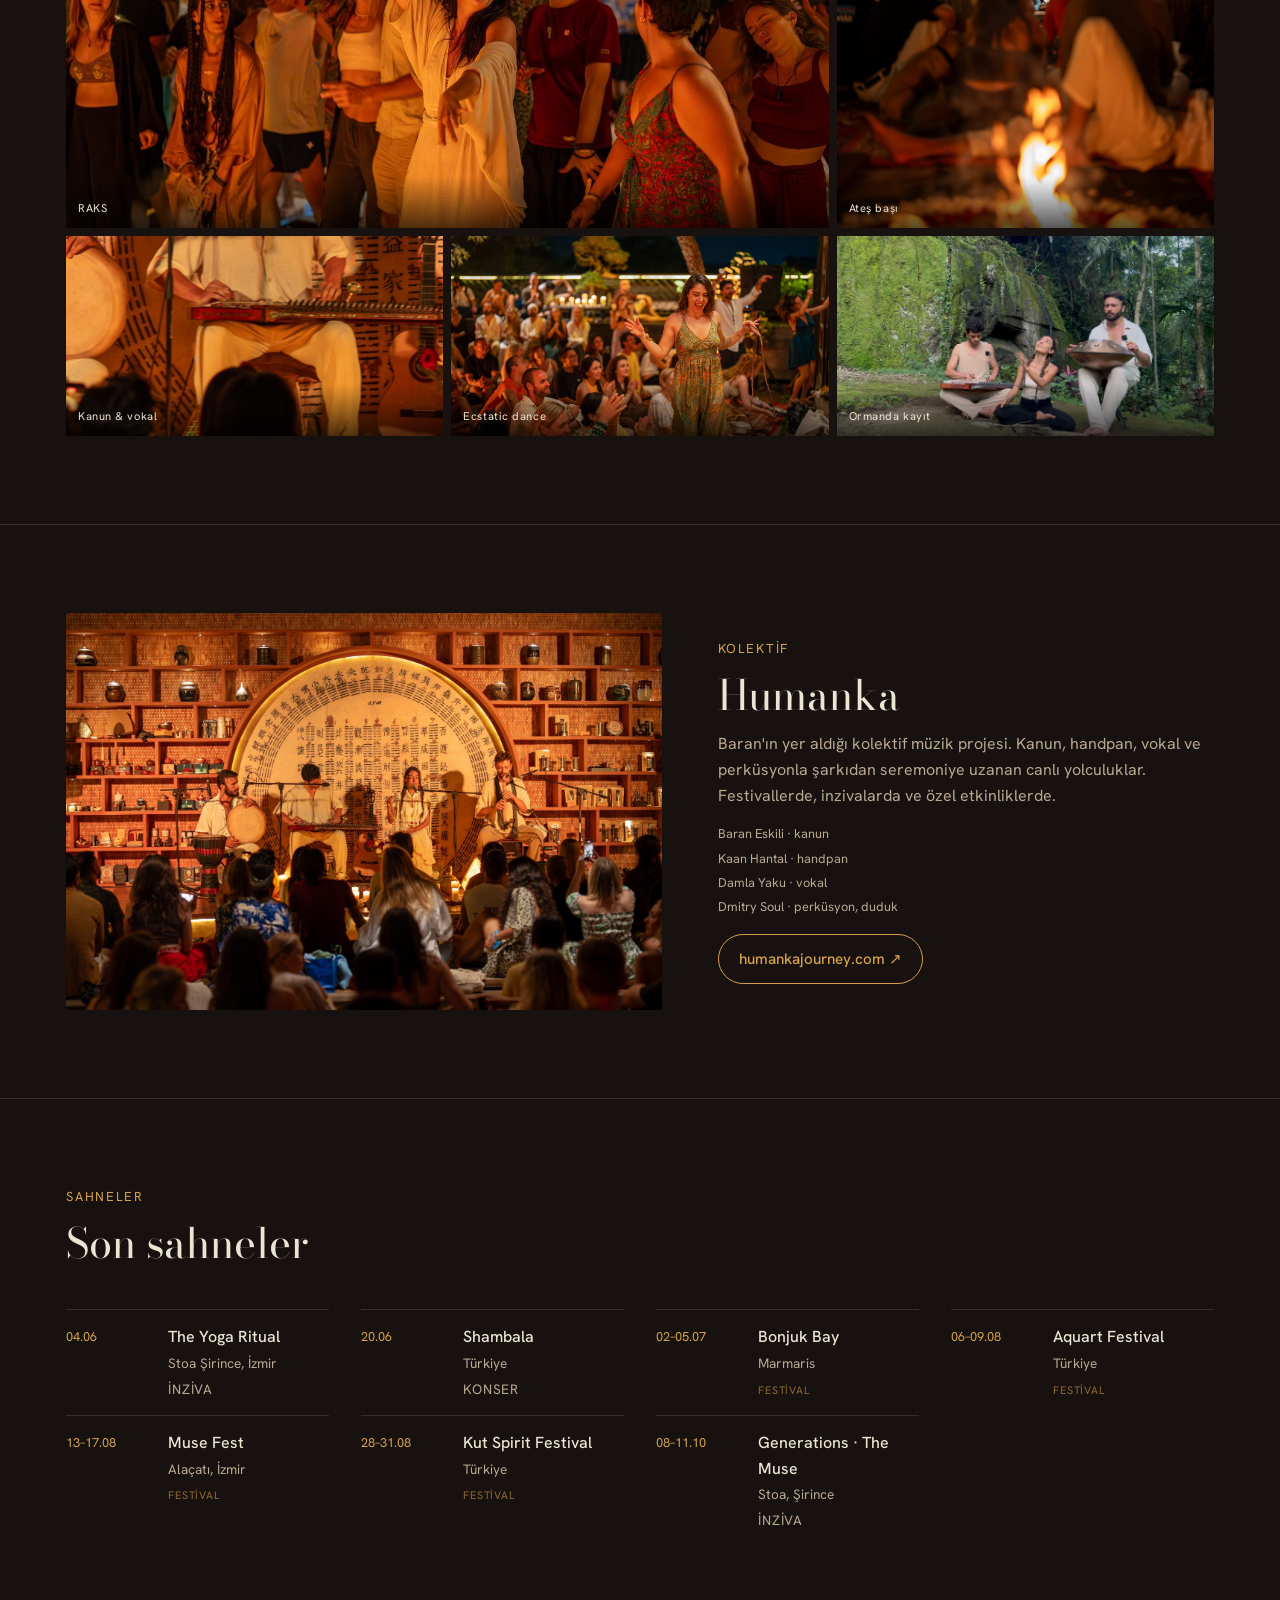
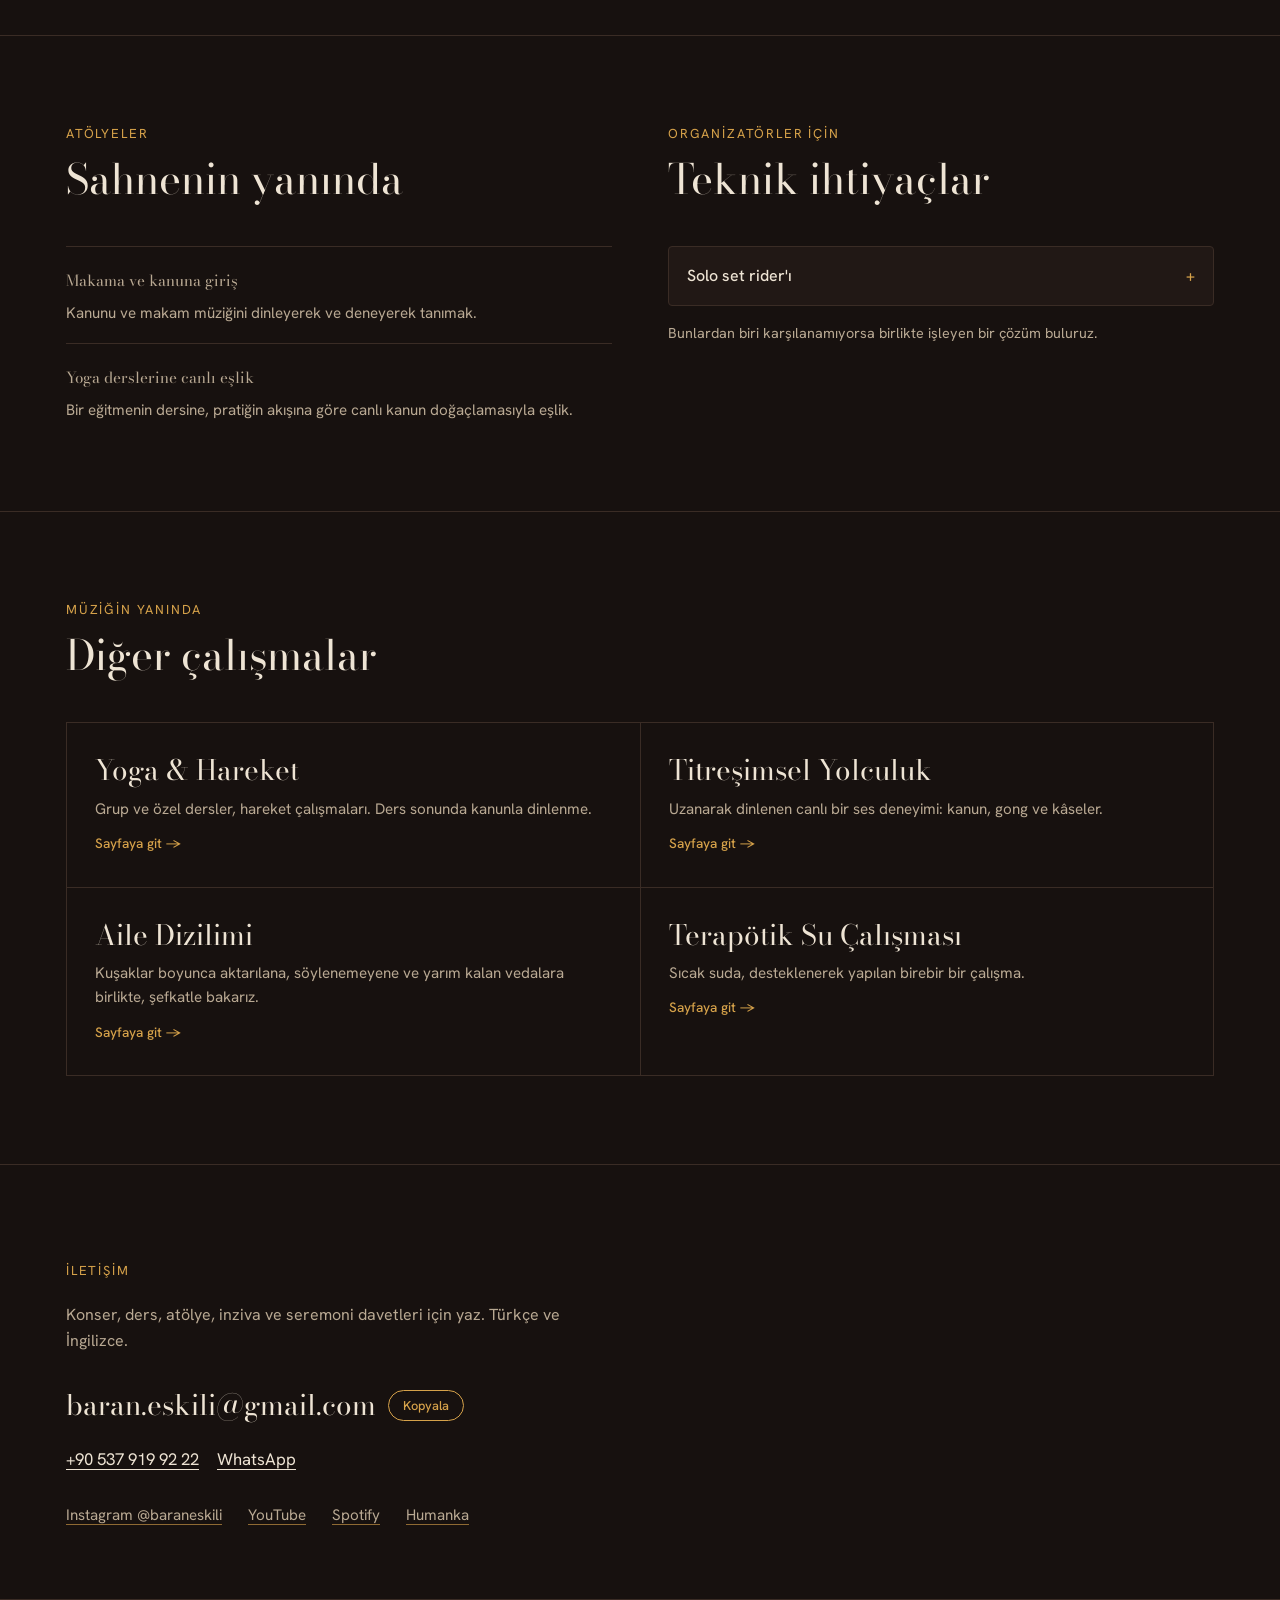
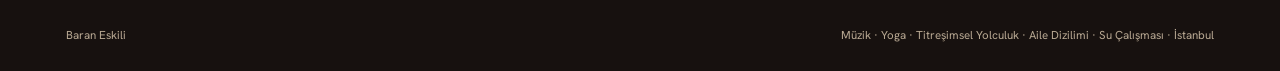
==== commit 5a0e0942: "Add files via upload" ====
--- a/index.html
+++ b/index.html
@@ -247,6 +247,7 @@
         <code id="email">baran.eskili@gmail.com</code>
         <button class="copy" type="button" id="copy-email"><span data-l="tr">Kopyala</span><span data-l="en">Copy</span></button>
       </div>
+      <p class="phone"><a href="tel:+905379199222">+90 537 919 92 22</a><a href="https://wa.me/905379199222" target="_blank" rel="noopener">WhatsApp</a></p>
       <div class="socials">
         <a href="https://instagram.com/baraneskili" target="_blank" rel="noopener">Instagram @baraneskili</a>
         <a href="https://www.youtube.com/@ahmetbaraneskili" target="_blank" rel="noopener">YouTube</a>
--- a/assets/site.css
+++ b/assets/site.css
@@ -0,0 +1,223 @@
+/* Layout: gece sahnesi. Tek koyu dünya (ateş, mum, pirinç mandal). Kanun telleri sayfanın ana çizgisi: hero'da titreşen teller, bölümler arasında ince tel çizgileri. */
+:root {
+  --night: #17110f;        /* zemin: ceviz kabuğu gecesi */
+  --night-2: #211815;      /* yükseltilmiş yüzey */
+  --line: #3a2c25;         /* tel / ayraç */
+  --bone: #eee4d4;         /* ana metin */
+  --bone-dim: #b9a993;     /* ikincil metin */
+  --brass: #d6a24a;        /* mandal pirinci, tek vurgu */
+  --brass-dim: #8f6a33;
+  --display: "Bodoni Moda", "Didot", Georgia, serif;
+  --body: "Hanken Grotesk", "Helvetica Neue", Arial, sans-serif;
+  --mono: "Hanken Grotesk", "Helvetica Neue", Arial, sans-serif; /* etiketler: gövde yazı tipi, harf aralıklı */
+  --step--1: .8125rem; --step-0: 1rem; --step-1: 1.25rem; --step-2: 1.75rem; --step-3: 2.6rem; --step-4: clamp(3rem, 9vw, 6.5rem);
+  color-scheme: dark;
+}
+* { box-sizing: border-box; }
+body { margin: 0; }
+img { max-width: 100%; }
+:root { padding-top: env(safe-area-inset-top, 0px); padding-bottom: env(safe-area-inset-bottom, 0px); }
+html { scroll-behavior: smooth; }
+@media (prefers-reduced-motion: reduce) { html { scroll-behavior: auto; } }
+body { background: var(--night); color: var(--bone); font-family: var(--body); font-size: var(--step-0); line-height: 1.6; -webkit-font-smoothing: antialiased; }
+body::before { content: ""; position: fixed; inset: 0 0 auto; height: env(safe-area-inset-top, 0px); z-index: 10; background: var(--night); }
+a { color: inherit; }
+a:focus-visible, button:focus-visible { outline: 2px solid var(--brass); outline-offset: 3px; border-radius: 2px; }
+.wrap { max-width: 1180px; margin: 0 auto; padding-left: max(16px, env(safe-area-inset-left, 0px)); padding-right: max(16px, env(safe-area-inset-right, 0px)); }
+.eyebrow { font-family: var(--mono); font-size: var(--step--1); letter-spacing: .14em; text-transform: uppercase; color: var(--brass); }
+h1, h2, h3 { font-family: var(--display); font-weight: 400; text-wrap: balance; margin: 0; line-height: 1.05; }
+h2 { font-size: var(--step-3); }
+h3 { font-size: var(--step-2); }
+p { margin: 0; }
+.prose { max-width: 62ch; color: var(--bone-dim); display: grid; gap: 1em; }
+.prose strong { color: var(--bone); font-weight: 500; }
+[data-l="en"] { display: none; }
+html[lang="en"] [data-l="tr"] { display: none; }
+html[lang="en"] [data-l="en"] { display: revert; }
+
+/* Nav */
+.nav { position: sticky; top: env(safe-area-inset-top, 0px); z-index: 5; background: color-mix(in srgb, var(--night) 88%, transparent); backdrop-filter: blur(8px); border-bottom: 1px solid var(--line); }
+.nav .wrap { display: flex; align-items: center; justify-content: space-between; gap: 16px; padding-block: 12px; }
+.brand { font-family: var(--display); font-size: var(--step-1); text-decoration: none; white-space: nowrap; }
+.nav ul { display: flex; gap: 22px; list-style: none; margin: 0; padding: 0; font-size: var(--step--1); letter-spacing: .06em; text-transform: uppercase; }
+.nav ul a { text-decoration: none; color: var(--bone-dim); }
+.nav ul a:hover { color: var(--bone); }
+.lang { display: flex; border: 1px solid var(--line); border-radius: 999px; overflow: hidden; flex: none; }
+.lang button { background: none; border: 0; color: var(--bone-dim); font: 500 var(--step--1) var(--mono); padding: 4px 10px; cursor: pointer; }
+.lang button[aria-pressed="true"] { background: var(--brass); color: var(--night); }
+@media (max-width: 820px) { .nav ul { display: none; } }
+
+/* Hero */
+.hero { position: relative; overflow: hidden; border-bottom: 1px solid var(--line); }
+#strings { position: absolute; inset: 0; width: 100%; height: 100%; pointer-events: none; }
+.hero .wrap { position: relative; display: grid; grid-template-columns: 1.15fr .85fr; gap: 48px; align-items: end; padding-block: 72px 64px; }
+.hero h1 { font-size: var(--step-4); letter-spacing: -.01em; }
+.hero h1 em { font-style: italic; color: var(--brass); }
+.hero .roles { font-family: var(--mono); font-size: var(--step--1); letter-spacing: .12em; text-transform: uppercase; color: var(--bone-dim); margin-top: 18px; }
+.hero .lede { font-size: var(--step-1); max-width: 34ch; margin-top: 28px; color: var(--bone); line-height: 1.45; }
+.ctas { display: flex; flex-wrap: wrap; gap: 12px; margin-top: 34px; }
+.btn { display: inline-flex; align-items: center; gap: 8px; padding: 12px 20px; border-radius: 999px; text-decoration: none; font-weight: 500; font-size: .95rem; border: 1px solid var(--brass); }
+.btn.solid { background: var(--brass); color: var(--night); }
+.btn.ghost { color: var(--brass); }
+.btn:hover { filter: brightness(1.08); }
+.hero figure { margin: 0; position: relative; }
+.hero figure img { display: block; width: 100%; aspect-ratio: 4/5; object-fit: cover; object-position: 50% 20%; border-radius: 2px; }
+.hero figcaption { font-family: var(--mono); font-size: .72rem; color: var(--bone-dim); margin-top: 8px; letter-spacing: .06em; }
+@media (max-width: 820px) {
+  .hero .wrap { grid-template-columns: 1fr; padding-block: 40px 40px; gap: 32px; }
+  .hero figure { max-width: 420px; }
+}
+
+section { padding-block: 88px; border-bottom: 1px solid var(--line); }
+@media (max-width: 820px) { section { padding-block: 60px; } }
+.head { display: grid; gap: 14px; margin-bottom: 44px; }
+
+/* About */
+.about { display: grid; grid-template-columns: 1fr 1fr; gap: 56px; align-items: start; }
+.about > * { min-width: 0; }
+.about img { width: 100%; aspect-ratio: 3/4; object-fit: cover; border-radius: 2px; }
+.comma { margin-top: 36px; border-top: 1px solid var(--line); padding-top: 22px; display: grid; gap: 14px; }
+.comma .scale { display: grid; grid-template-columns: repeat(9, 1fr); gap: 4px; max-width: 360px; }
+.comma .scale span { height: 26px; border-left: 1px solid var(--brass-dim); position: relative; }
+.comma .scale span:first-child { border-left-color: var(--brass); border-left-width: 2px; }
+.comma .scale span.p4 { border-left-color: var(--brass); }
+.comma .legend { font-family: var(--mono); font-size: .75rem; color: var(--bone-dim); }
+@media (max-width: 820px) { .about { grid-template-columns: 1fr; gap: 36px; } .about img { max-width: 420px; } }
+
+/* Sets */
+.sets { display: grid; grid-template-columns: 1fr 1fr; gap: 1px; background: var(--line); border: 1px solid var(--line); }
+.set { background: var(--night); padding: 36px; display: grid; gap: 16px; align-content: start; min-width: 0; }
+.set .meta { font-family: var(--mono); font-size: .75rem; color: var(--brass); letter-spacing: .1em; text-transform: uppercase; }
+.set h3 { font-size: var(--step-3); }
+.set h3 small { display: block; font-family: var(--body); font-size: var(--step-0); color: var(--bone-dim); margin-top: 8px; letter-spacing: 0; }
+.set .word { font-family: var(--display); font-style: italic; color: var(--bone); }
+.set ul { list-style: none; padding: 0; margin: 4px 0 0; display: flex; flex-wrap: wrap; gap: 8px; }
+.set li { font-size: .8rem; border: 1px solid var(--line); border-radius: 999px; padding: 3px 10px; color: var(--bone-dim); }
+@media (max-width: 820px) { .sets { grid-template-columns: 1fr; } .set { padding: 26px 20px; } }
+
+/* Listen: çalma listesi. Satırın tamamı Spotify'a gider; yeni şarkı = yeni <li>. */
+#dinle .head { margin-bottom: 24px; }
+.listen { display: grid; grid-template-columns: 1fr auto; gap: 24px 48px; align-items: start; }
+.listen > * { min-width: 0; }
+.tracks { list-style: none; margin: 0; padding: 0; max-width: 720px; border-top: 1px solid var(--line); counter-reset: tr; }
+.track { display: grid; grid-template-columns: 1fr auto; align-items: center; border-bottom: 1px solid var(--line); counter-increment: tr; }
+.track .row { display: grid; grid-template-columns: 2.25rem 1fr auto; gap: 12px; align-items: center; padding: 11px 8px; text-decoration: none; min-width: 0; border-radius: 2px; }
+.track .row::before { content: counter(tr, decimal-leading-zero); font-family: var(--mono); font-size: .75rem; color: var(--brass-dim); font-variant-numeric: tabular-nums; }
+.track .row:hover { background: var(--night-2); }
+.track .row:hover::before { content: "▶"; color: var(--brass); }
+.track .t { font-weight: 500; line-height: 1.3; }
+.track .who { font-size: .8rem; color: var(--bone-dim); white-space: nowrap; overflow: hidden; text-overflow: ellipsis; }
+.track .row > span:not(.who) { min-width: 0; }
+.track .go { font-family: var(--mono); font-size: .7rem; color: var(--brass); }
+.track .yt { font-family: var(--mono); font-size: .7rem; color: var(--bone-dim); text-decoration: none; padding: 11px 8px; }
+.track .yt:hover { color: var(--brass); }
+.platforms { display: grid; gap: 10px; }
+.platforms .btn { padding: 9px 16px; font-size: .85rem; }
+@media (max-width: 820px) { .listen { grid-template-columns: 1fr; } .platforms { display: flex; flex-wrap: wrap; } .track .who { display: none; } }
+
+/* Gallery */
+.gallery { display: grid; grid-template-columns: repeat(6, 1fr); grid-auto-rows: 200px; gap: 8px; }
+.gallery figure { margin: 0; overflow: hidden; position: relative; }
+.gallery img { width: 100%; height: 100%; object-fit: cover; display: block; transition: transform .8s ease; }
+.gallery figure:hover img { transform: scale(1.03); }
+.gallery figcaption { position: absolute; left: 0; right: 0; bottom: 0; padding: 24px 12px 10px; font-family: var(--mono); font-size: .7rem; letter-spacing: .05em; background: linear-gradient(transparent, rgb(0 0 0 / .65)); color: var(--bone); }
+.g1 { grid-column: span 4; grid-row: span 2; } .g2 { grid-column: span 2; grid-row: span 2; }
+.g3, .g4, .g5 { grid-column: span 2; }
+@media (max-width: 820px) { .gallery { grid-template-columns: 1fr 1fr; grid-auto-rows: 160px; } .g1 { grid-column: span 2; } .g2 { grid-column: span 1; grid-row: span 2; } .g3, .g4, .g5 { grid-column: span 1; } .g5 { grid-column: span 2; } }
+@media (prefers-reduced-motion: reduce) { .gallery img { transition: none; } }
+
+/* Humanka */
+.humanka { display: grid; grid-template-columns: 1.2fr 1fr; gap: 56px; align-items: center; }
+.humanka > * { min-width: 0; }
+.humanka img { width: 100%; aspect-ratio: 3/2; object-fit: cover; border-radius: 2px; }
+.members { font-family: var(--mono); font-size: .8rem; color: var(--bone-dim); line-height: 1.9; }
+@media (max-width: 820px) { .humanka { grid-template-columns: 1fr; gap: 32px; } }
+
+/* Shows */
+.shows { list-style: none; margin: 0; padding: 0; display: grid; grid-template-columns: repeat(auto-fill, minmax(260px, 1fr)); gap: 0 32px; }
+.show { display: grid; grid-template-columns: 5.5rem 1fr; gap: 14px; padding-block: 14px; border-top: 1px solid var(--line); }
+.show time { font-family: var(--mono); font-size: .8rem; color: var(--brass); font-variant-numeric: tabular-nums; padding-top: 3px; }
+.show b { font-weight: 500; display: block; }
+.show span { font-size: .85rem; color: var(--bone-dim); }
+.show .tag { font-family: var(--mono); font-size: .68rem; text-transform: uppercase; letter-spacing: .08em; color: var(--brass-dim); }
+
+/* Workshops + rider */
+.two { display: grid; grid-template-columns: 1fr 1fr; gap: 56px; }
+.two > * { min-width: 0; }
+.ws { list-style: none; margin: 0; padding: 0; display: grid; gap: 18px; }
+.ws li { border-top: 1px solid var(--line); padding-top: 16px; display: grid; gap: 6px; }
+.ws b { font-family: var(--display); font-weight: 400; font-size: var(--step-1); }
+.ws span { color: var(--bone-dim); font-size: .95rem; }
+details { border: 1px solid var(--line); border-radius: 4px; background: var(--night-2); }
+summary { cursor: pointer; padding: 16px 18px; font-weight: 500; list-style: none; display: flex; justify-content: space-between; gap: 12px; }
+summary::-webkit-details-marker { display: none; }
+summary::after { content: "+"; font-family: var(--mono); color: var(--brass); }
+details[open] summary::after { content: "–"; }
+.rider { padding: 0 18px 18px; font-family: var(--mono); font-size: .78rem; color: var(--bone-dim); display: grid; gap: 8px; }
+.rider div { display: grid; grid-template-columns: 6.5rem 1fr; gap: 10px; border-top: 1px dashed var(--line); padding-top: 8px; }
+.rider div b { color: var(--bone); font-weight: 500; }
+@media (max-width: 820px) { .two { grid-template-columns: 1fr; gap: 44px; } }
+
+/* Contact */
+.contact { border-bottom: 0; padding-block: 96px 72px; }
+.contact h2 { font-size: var(--step-4); }
+.mail { display: flex; flex-wrap: wrap; align-items: center; gap: 12px; margin-top: 30px; }
+.mail code { font-family: var(--display); font-size: var(--step-2); color: var(--bone); user-select: all; overflow-wrap: anywhere; }
+.copy { background: none; border: 1px solid var(--brass); color: var(--brass); border-radius: 999px; padding: 6px 14px; font: 500 .8rem var(--mono); cursor: pointer; }
+.socials { display: flex; flex-wrap: wrap; gap: 10px 26px; margin-top: 30px; font-size: .95rem; }
+.socials a { color: var(--bone-dim); text-decoration-color: var(--brass-dim); text-underline-offset: 4px; }
+.socials a:hover { color: var(--bone); }
+footer { padding-block: 26px; border-top: 1px solid var(--line); font-family: var(--mono); font-size: .72rem; color: var(--bone-dim); }
+footer .wrap { display: flex; justify-content: space-between; flex-wrap: wrap; gap: 8px; }
+
+/* ---- Çok sayfalı yapı ---- */
+:root { --water: #16302f; --aqua: #8fb9b2; }
+.nav-right { display: flex; align-items: center; gap: 10px; flex: none; }
+.nav ul a[aria-current="page"] { color: var(--bone); text-decoration: underline; text-decoration-color: var(--brass); text-underline-offset: 7px; text-decoration-thickness: 1px; }
+.menu-btn { display: none; background: none; border: 1px solid var(--line); color: var(--bone); border-radius: 999px; padding: 5px 12px; font: 500 var(--step--1) var(--body); letter-spacing: .06em; cursor: pointer; }
+@media (max-width: 1180px) {
+  .nav ul { display: none; }
+  .menu-btn { display: inline-flex; }
+  .nav.open ul { display: flex; position: absolute; top: 100%; left: 0; right: 0; flex-direction: column; gap: 0; background: var(--night); border-bottom: 1px solid var(--line); padding-block: 6px 14px; padding-left: max(16px, env(safe-area-inset-left, 0px)); padding-right: max(16px, env(safe-area-inset-right, 0px)); }
+  .nav.open ul a { display: block; padding-block: 12px; font-size: .9rem; border-top: 1px solid var(--line); }
+}
+
+/* Alt sayfa hero'su */
+.hero.sub .wrap { padding-block: 64px 56px; }
+.hero.sub h1 { font-size: clamp(2.8rem, 8vw, 5.6rem); }
+.ripple-box { position: relative; aspect-ratio: 4/5; max-width: 100%; border-radius: 2px; overflow: hidden; background: radial-gradient(120% 90% at 50% 40%, color-mix(in srgb, var(--water) 70%, var(--aqua)) 0%, var(--water) 55%, var(--night) 100%); }
+.ripple-box canvas { position: absolute; inset: 0; width: 100%; height: 100%; }
+
+/* Üç kartlı teklif ızgarası */
+.sets.three { grid-template-columns: repeat(3, 1fr); }
+@media (max-width: 960px) { .sets.three { grid-template-columns: 1fr; } }
+
+/* Gerçek sıralı adımlar (seans akışı) */
+.steps { list-style: none; margin: 0; padding: 0; counter-reset: st; display: grid; grid-template-columns: repeat(4, 1fr); gap: 1px; background: var(--line); border: 1px solid var(--line); }
+.steps li { counter-increment: st; background: var(--night); padding: 28px 24px; display: grid; gap: 10px; align-content: start; min-width: 0; }
+.steps li::before { content: counter(st); font-family: var(--display); font-size: var(--step-3); line-height: 1; color: var(--brass); }
+.steps b { font-family: var(--display); font-weight: 400; font-size: var(--step-1); }
+.steps span { color: var(--bone-dim); font-size: .95rem; }
+@media (max-width: 960px) { .steps { grid-template-columns: 1fr 1fr; } }
+@media (max-width: 560px) { .steps { grid-template-columns: 1fr; } }
+
+.facts { list-style: none; margin: 0; padding: 0; display: grid; gap: 0; }
+.facts li { display: grid; grid-template-columns: 9rem 1fr; gap: 16px; padding-block: 14px; border-top: 1px solid var(--line); }
+.facts li b { font-weight: 500; font-size: var(--step--1); letter-spacing: .12em; text-transform: uppercase; color: var(--brass); padding-top: 2px; }
+.facts li span { color: var(--bone-dim); }
+@media (max-width: 560px) { .facts li { grid-template-columns: 1fr; gap: 4px; } }
+
+.note { font-size: .85rem; color: var(--bone-dim); max-width: 62ch; }
+.closing { font-family: var(--display); font-style: italic; font-size: clamp(2rem, 5vw, 3.4rem); line-height: 1.15; text-wrap: balance; color: var(--bone); }
+.closing em { color: var(--brass); }
+
+/* Diğer alanlara geçiş kartları */
+.paths { display: grid; grid-template-columns: repeat(2, 1fr); gap: 1px; background: var(--line); border: 1px solid var(--line); }
+.path { background: var(--night); padding: 32px 28px; text-decoration: none; display: grid; gap: 12px; align-content: start; min-width: 0; transition: background .3s; }
+.path:hover { background: var(--night-2); }
+.path h3 { font-size: var(--step-2); }
+.path p { color: var(--bone-dim); font-size: .95rem; }
+.path .more { color: var(--brass); font-size: .85rem; font-weight: 500; }
+@media (max-width: 820px) { .paths { grid-template-columns: 1fr; } }
+.contact .phone { margin-top: 18px; display: flex; gap: 18px; flex-wrap: wrap; font-size: 1.05rem; }
+.contact .phone a { color: inherit; text-decoration: underline; text-underline-offset: 4px; text-decoration-thickness: 1px; }
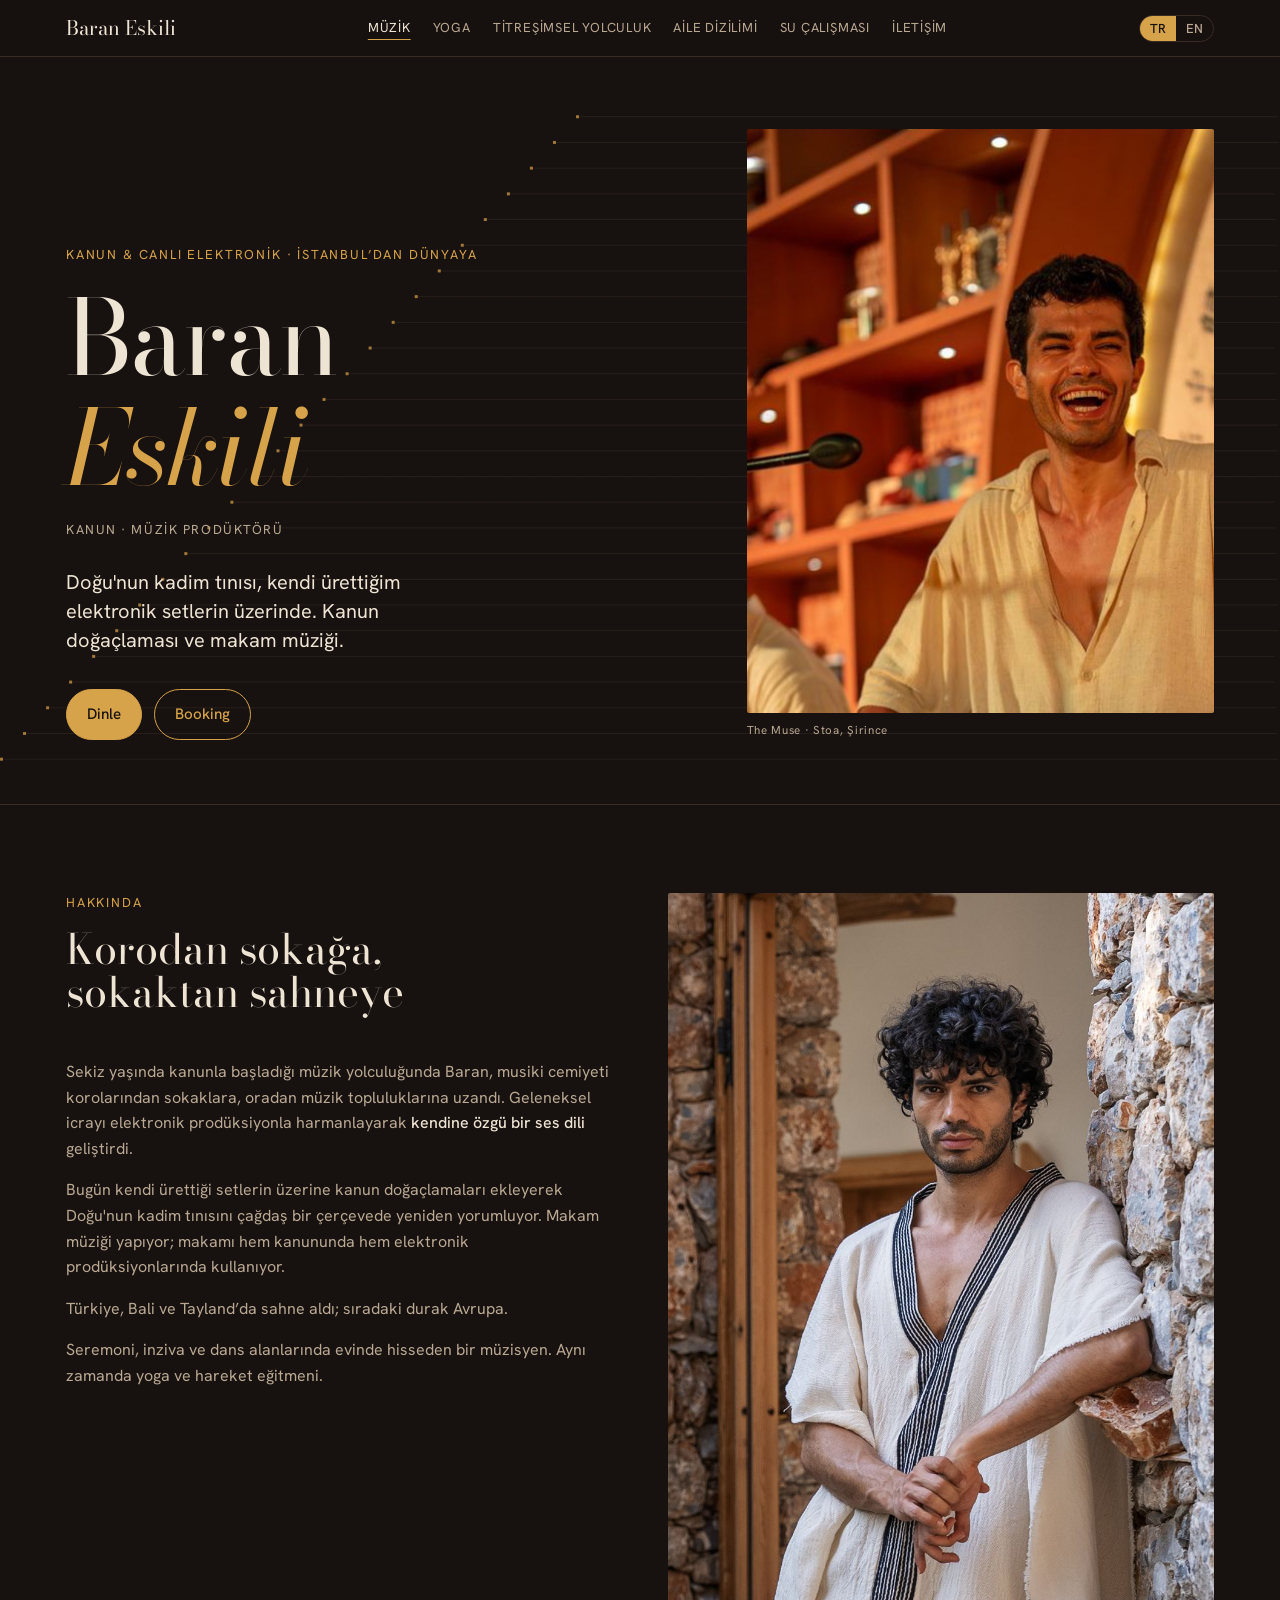
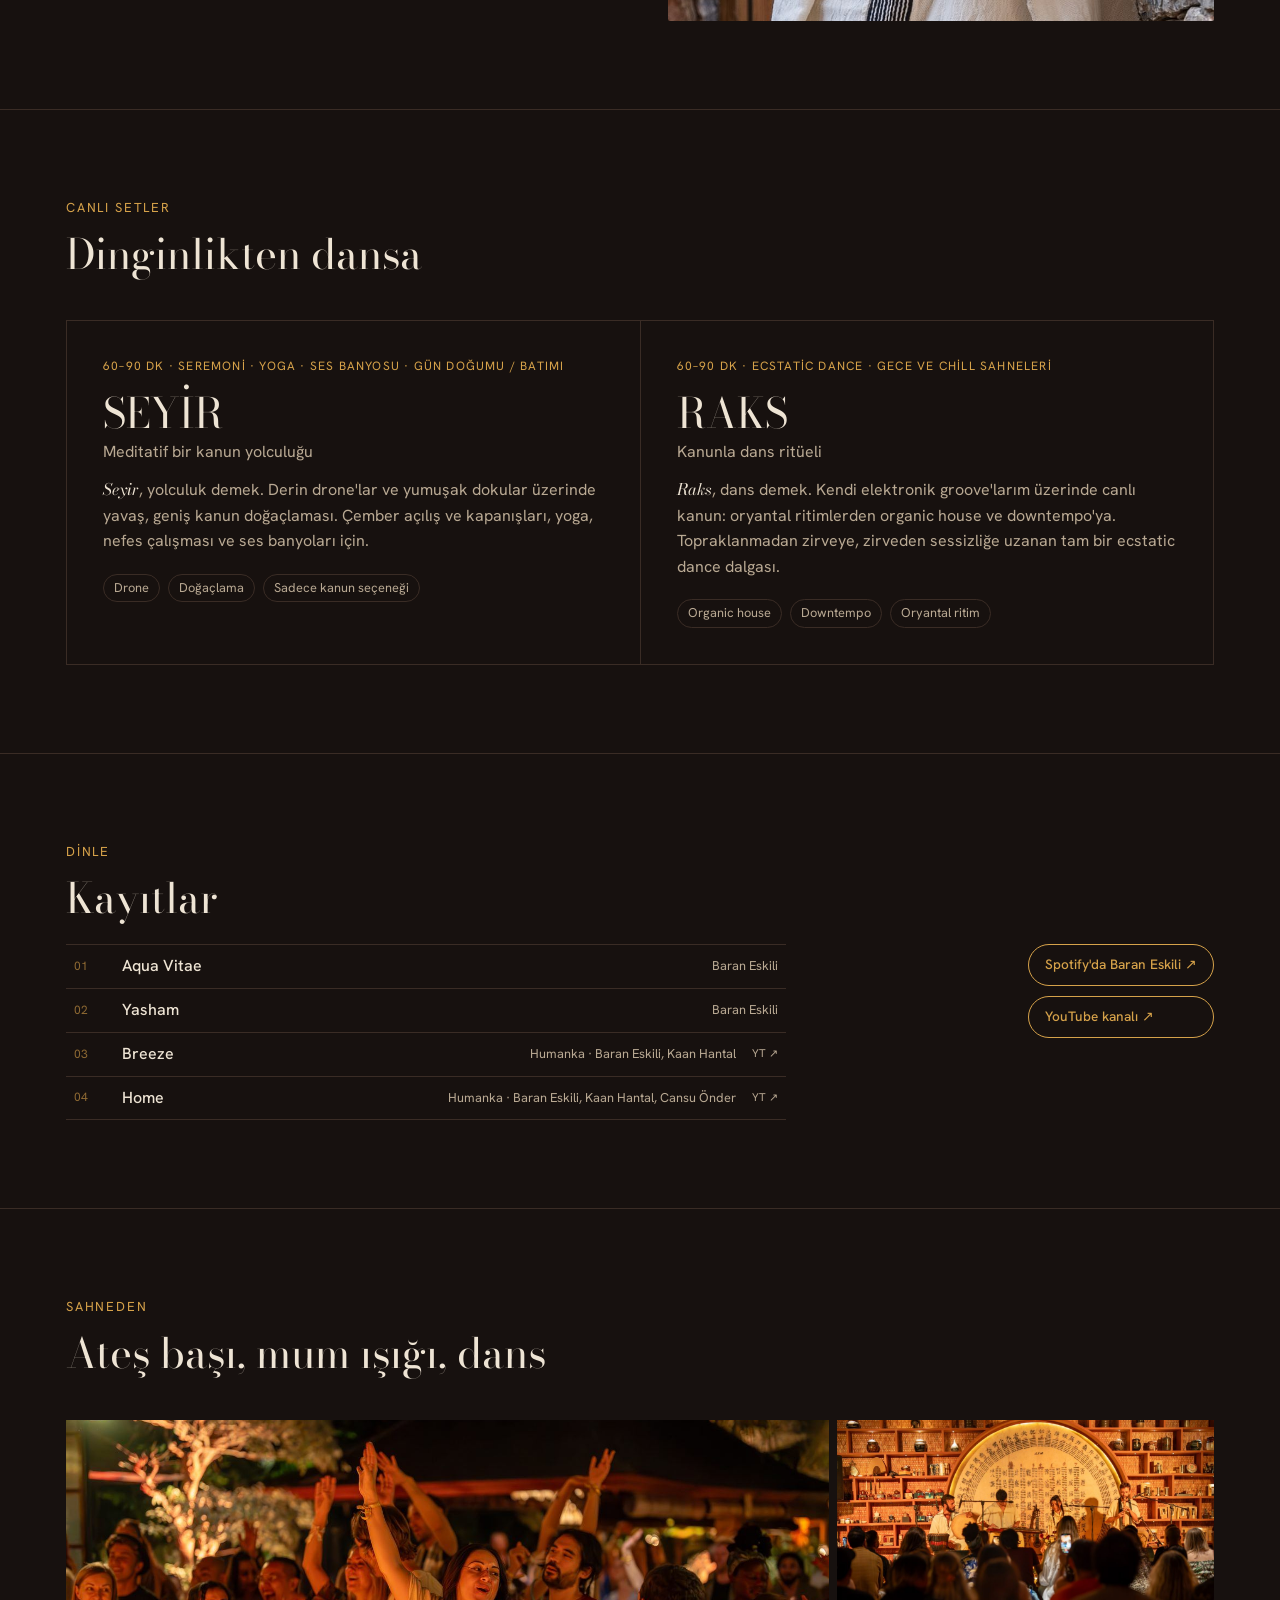
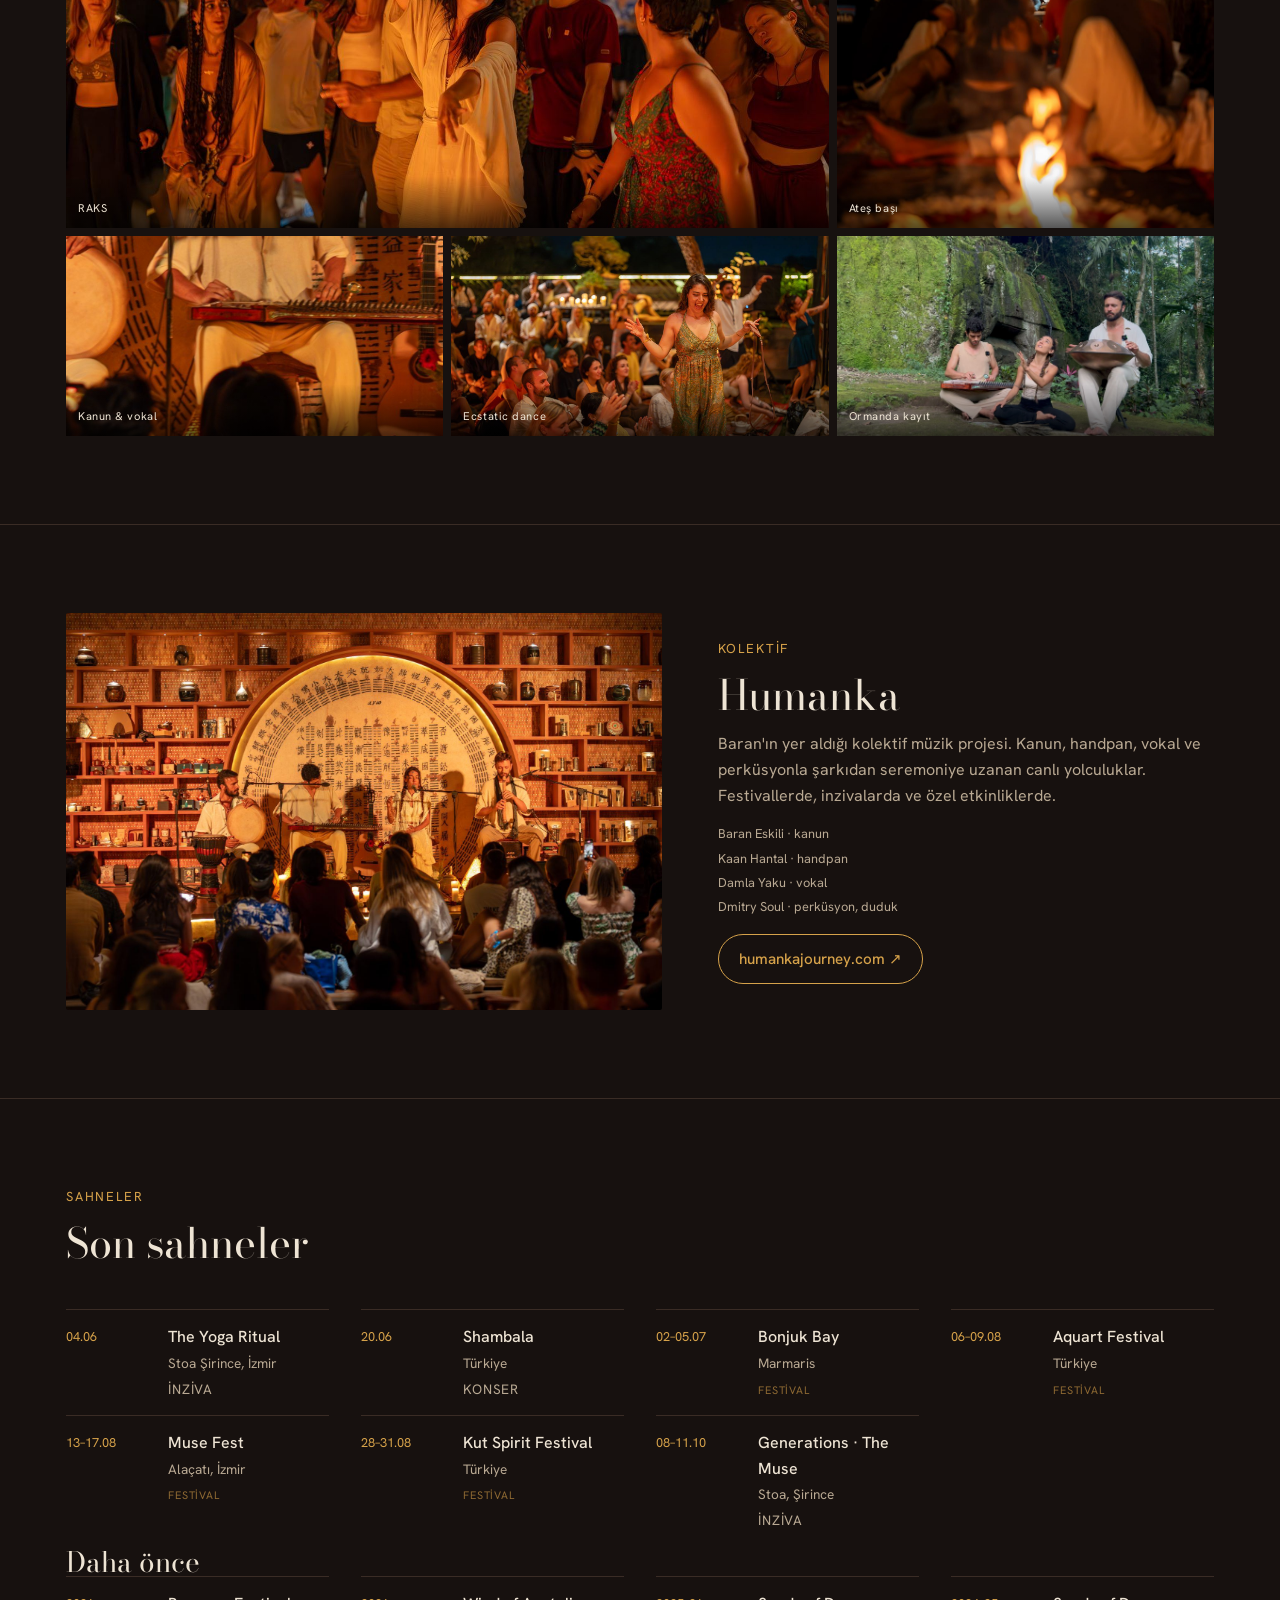
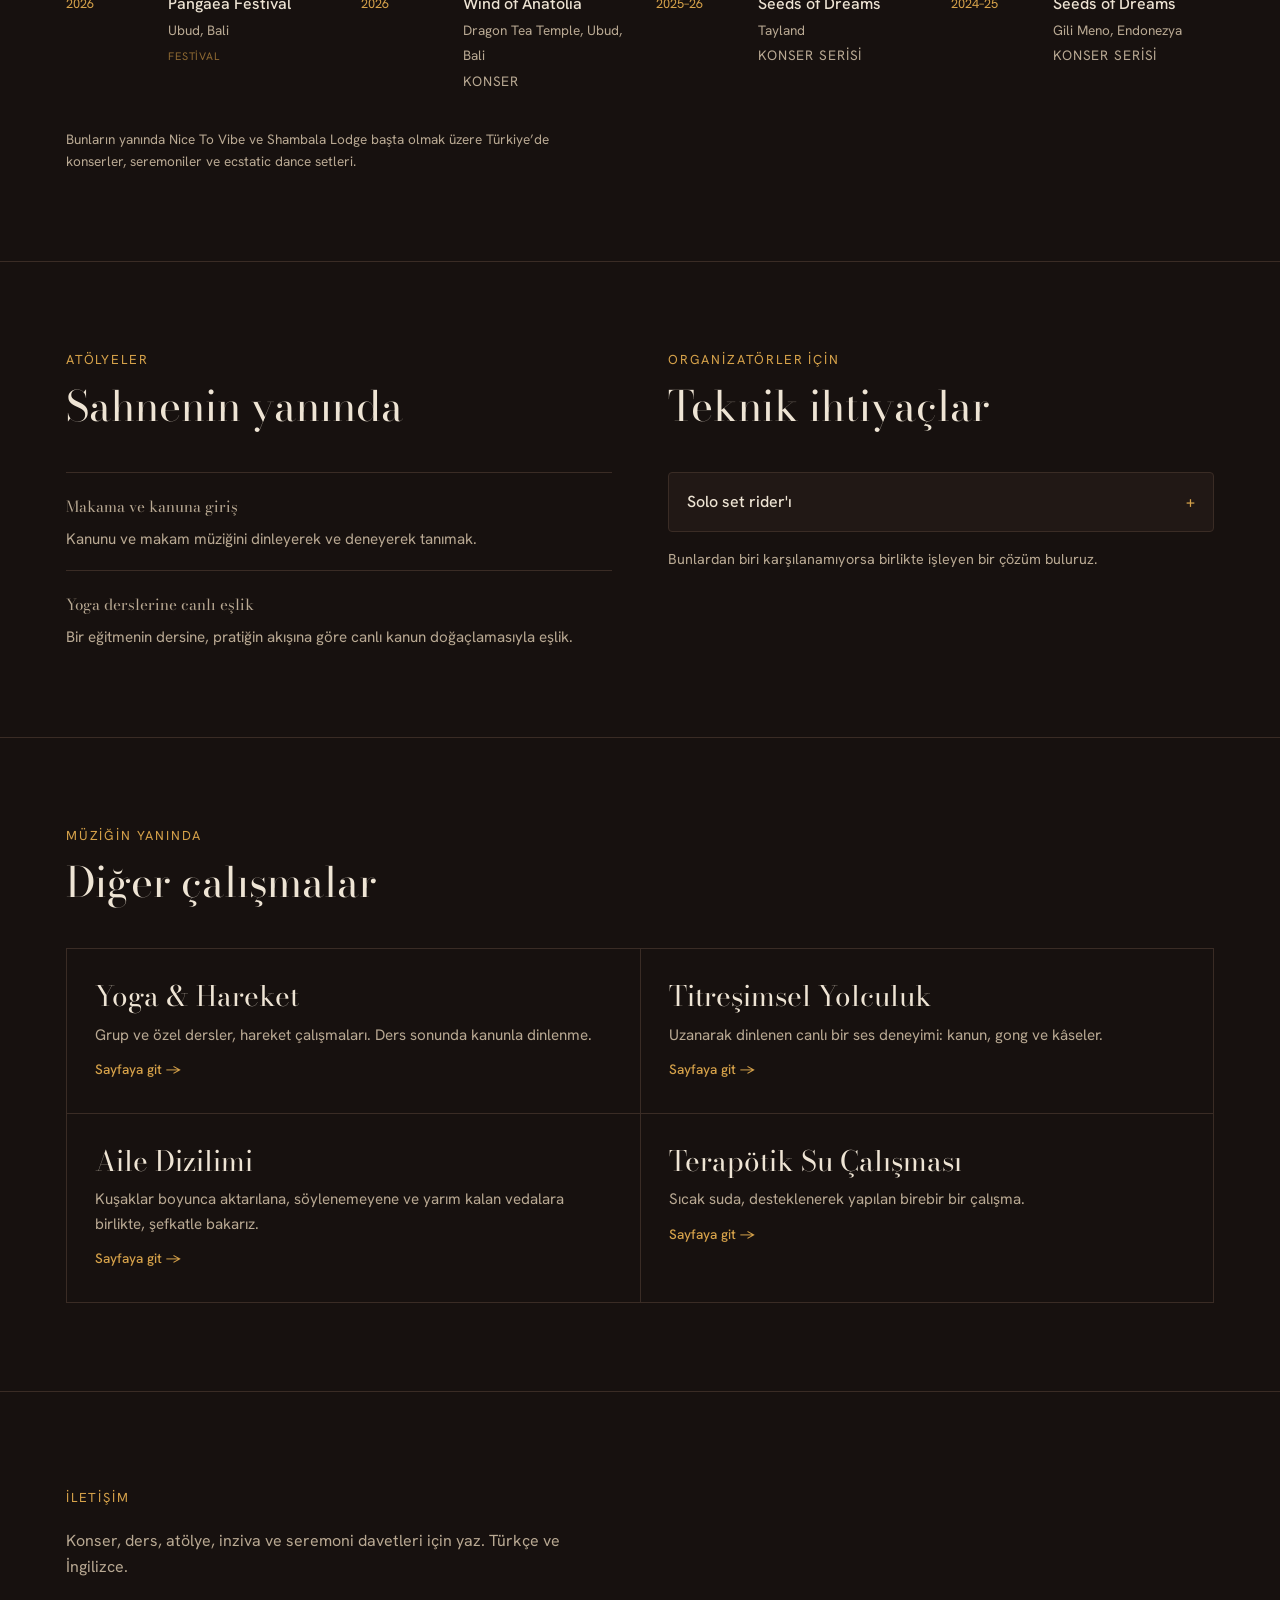
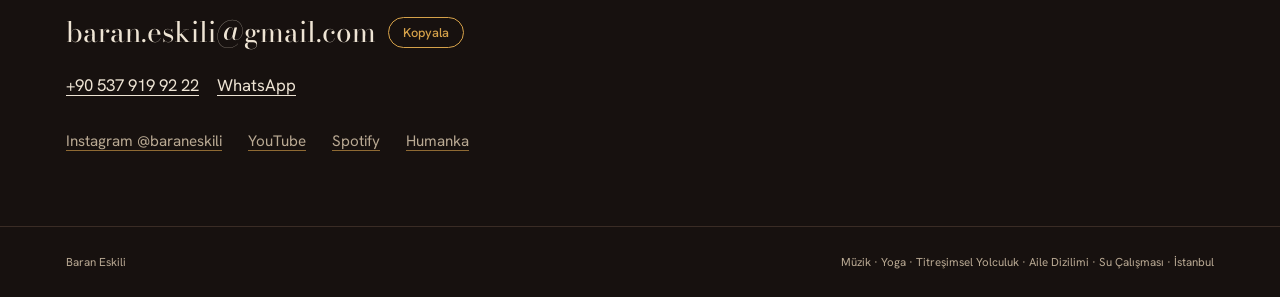
==== commit 36fa56d3: "Add files via upload" ====
--- a/index.html
+++ b/index.html
@@ -190,6 +190,15 @@
         <li class="show"><time datetime="2026-08-28">28–31.08</time><div><b>Kut Spirit Festival</b><span>Türkiye</span><br><span class="tag">Festival</span></div></li>
         <li class="show"><time datetime="2026-10-08">08–11.10</time><div><b>Generations · The Muse</b><span>Stoa, Şirince</span><br><span class="tag"><span data-l="tr">İnziva</span><span data-l="en">Retreat</span></span></div></li>
       </ul>
+
+      <h3 class="shows-sub"><span data-l="tr">Daha önce</span><span data-l="en">Earlier</span></h3>
+      <ul class="shows">
+        <li class="show"><time>2026</time><div><b>Pangaea Festival</b><span>Ubud, Bali</span><br><span class="tag">Festival</span></div></li>
+        <li class="show"><time>2026</time><div><b>Wind of Anatolia</b><span>Dragon Tea Temple, Ubud, Bali</span><br><span class="tag"><span data-l="tr">Konser</span><span data-l="en">Concert</span></span></div></li>
+        <li class="show"><time>2025–26</time><div><b>Seeds of Dreams</b><span><span data-l="tr">Tayland</span><span data-l="en">Thailand</span></span><br><span class="tag"><span data-l="tr">Konser serisi</span><span data-l="en">Concert series</span></span></div></li>
+        <li class="show"><time>2024–25</time><div><b>Seeds of Dreams</b><span>Gili Meno, <span data-l="tr">Endonezya</span><span data-l="en">Indonesia</span></span><br><span class="tag"><span data-l="tr">Konser serisi</span><span data-l="en">Concert series</span></span></div></li>
+      </ul>
+      <p class="note" style="margin-top:22px"><span data-l="tr">Bunların yanında Nice To Vibe ve Shambala Lodge başta olmak üzere Türkiye&rsquo;de konserler, seremoniler ve ecstatic dance setleri.</span><span data-l="en">Alongside these: concerts, ceremonies and ecstatic dance sets across Türkiye, including Nice To Vibe and Shambala Lodge.</span></p>
     </div>
   </section>
 
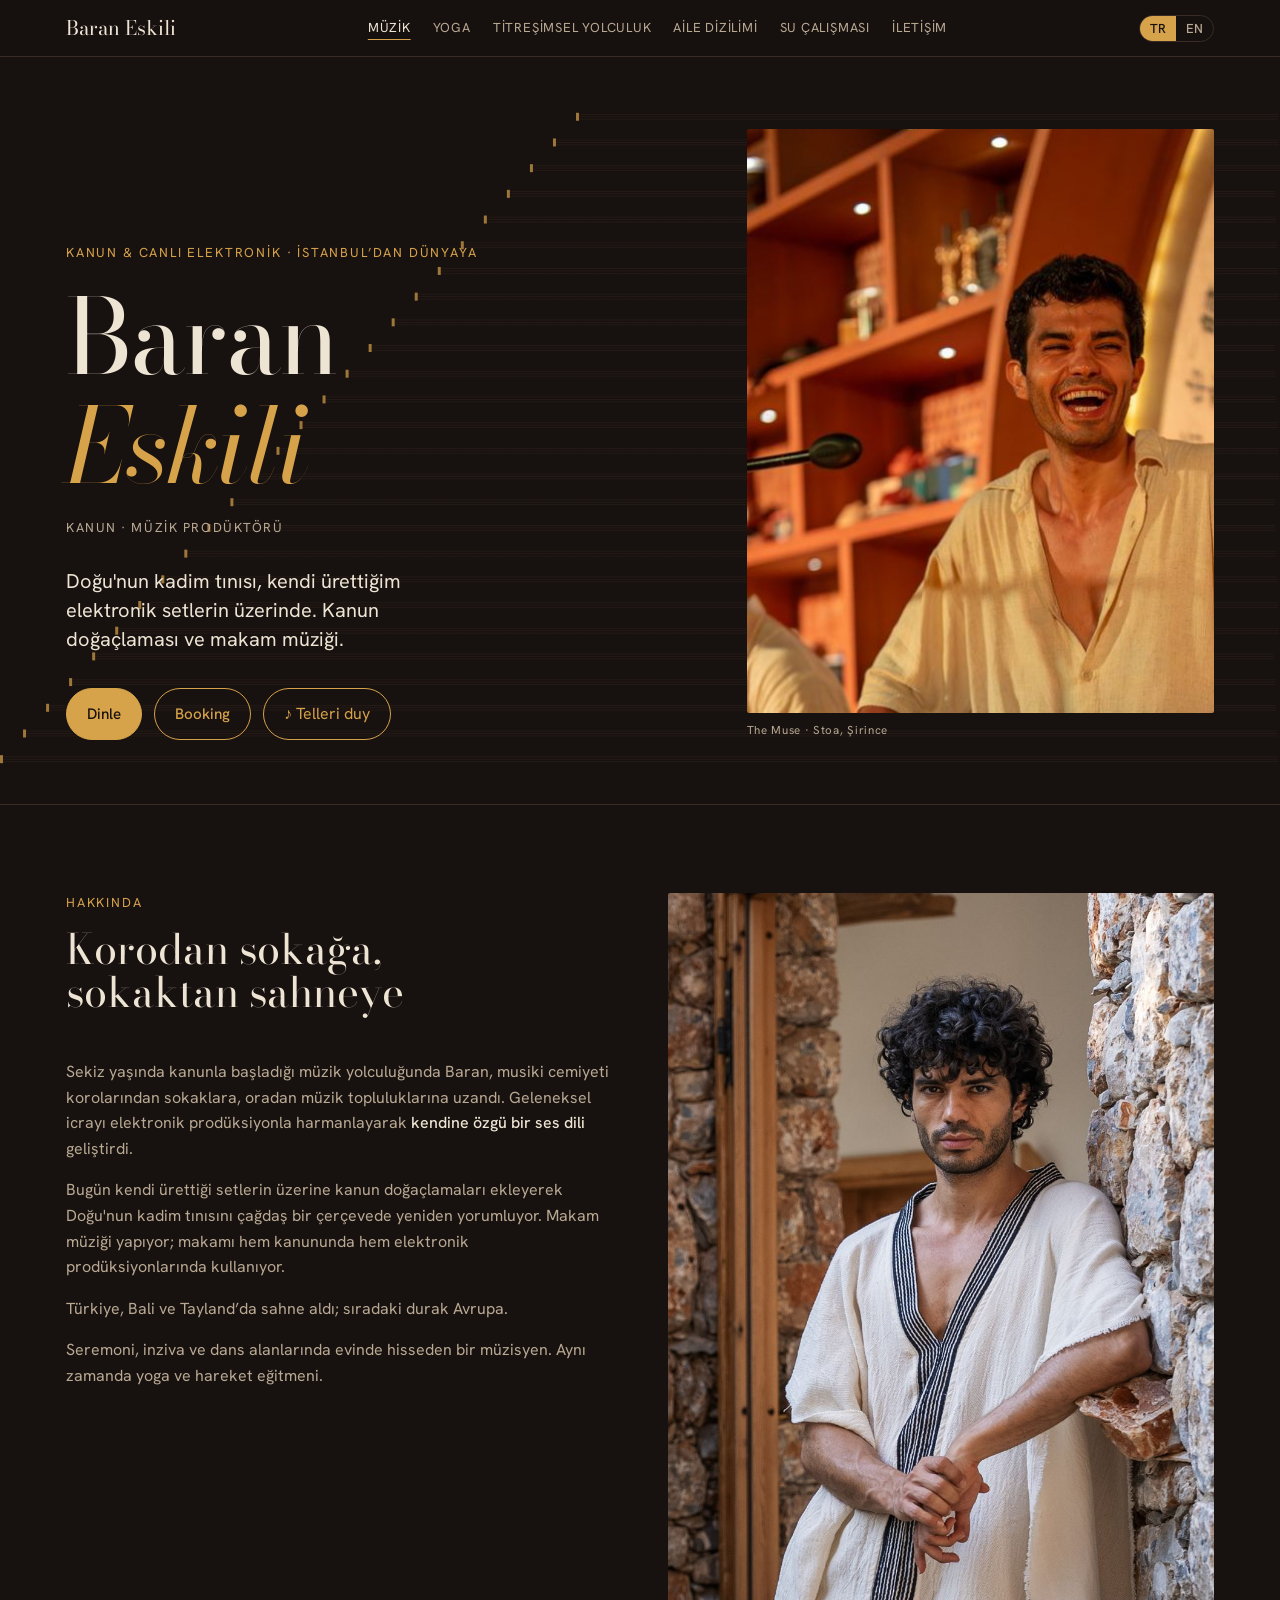
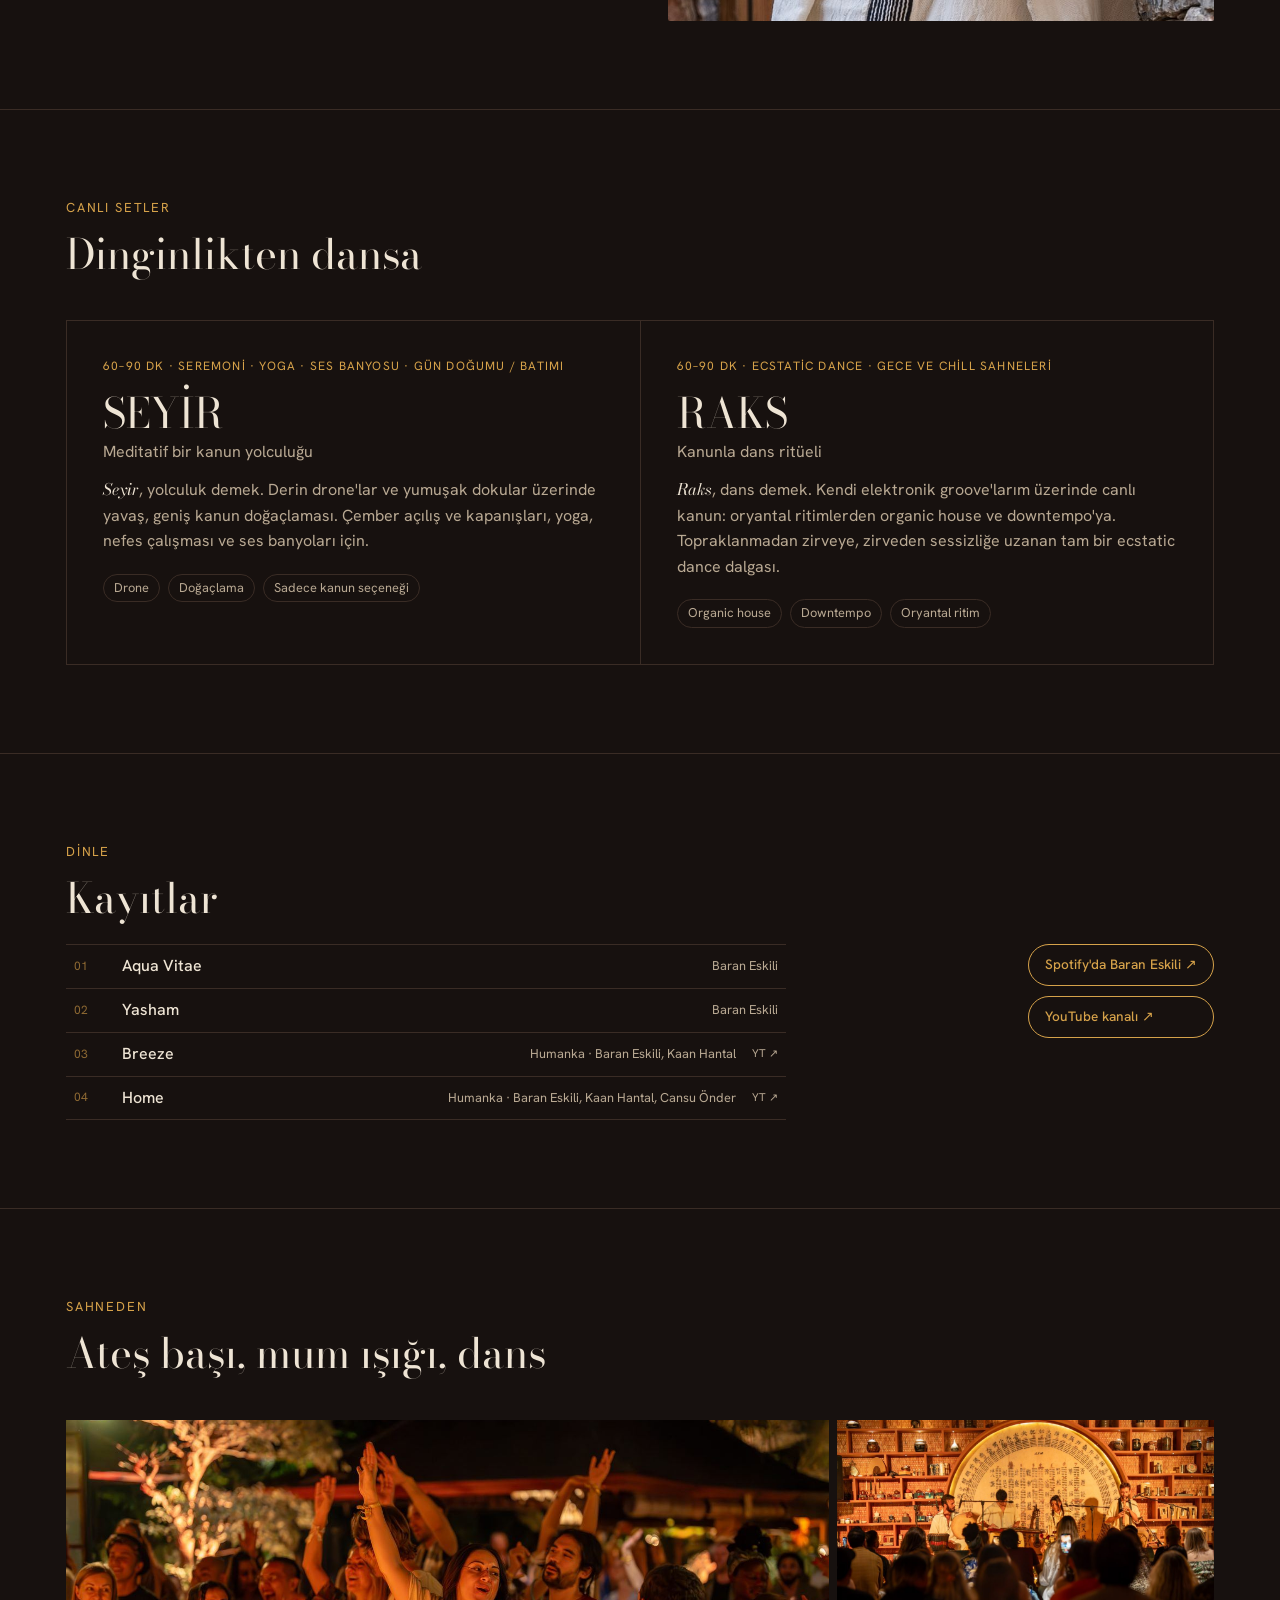
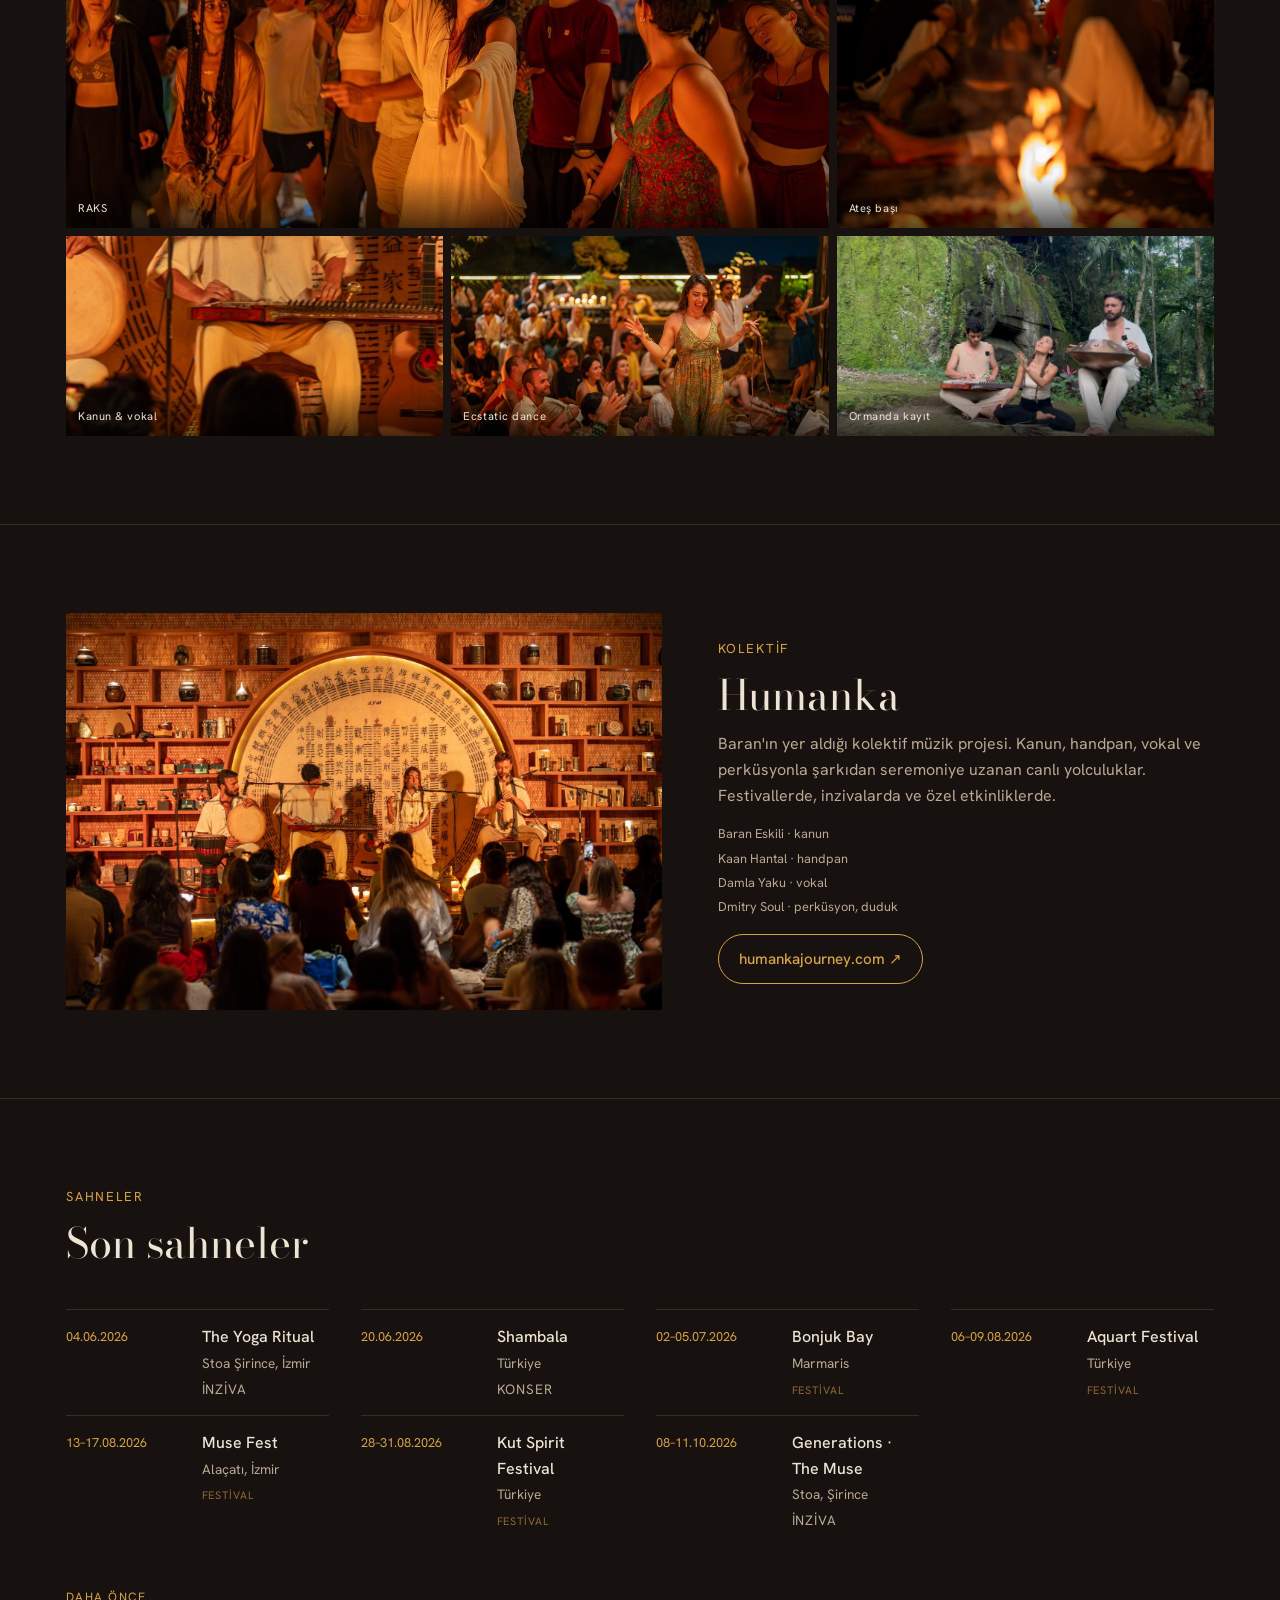
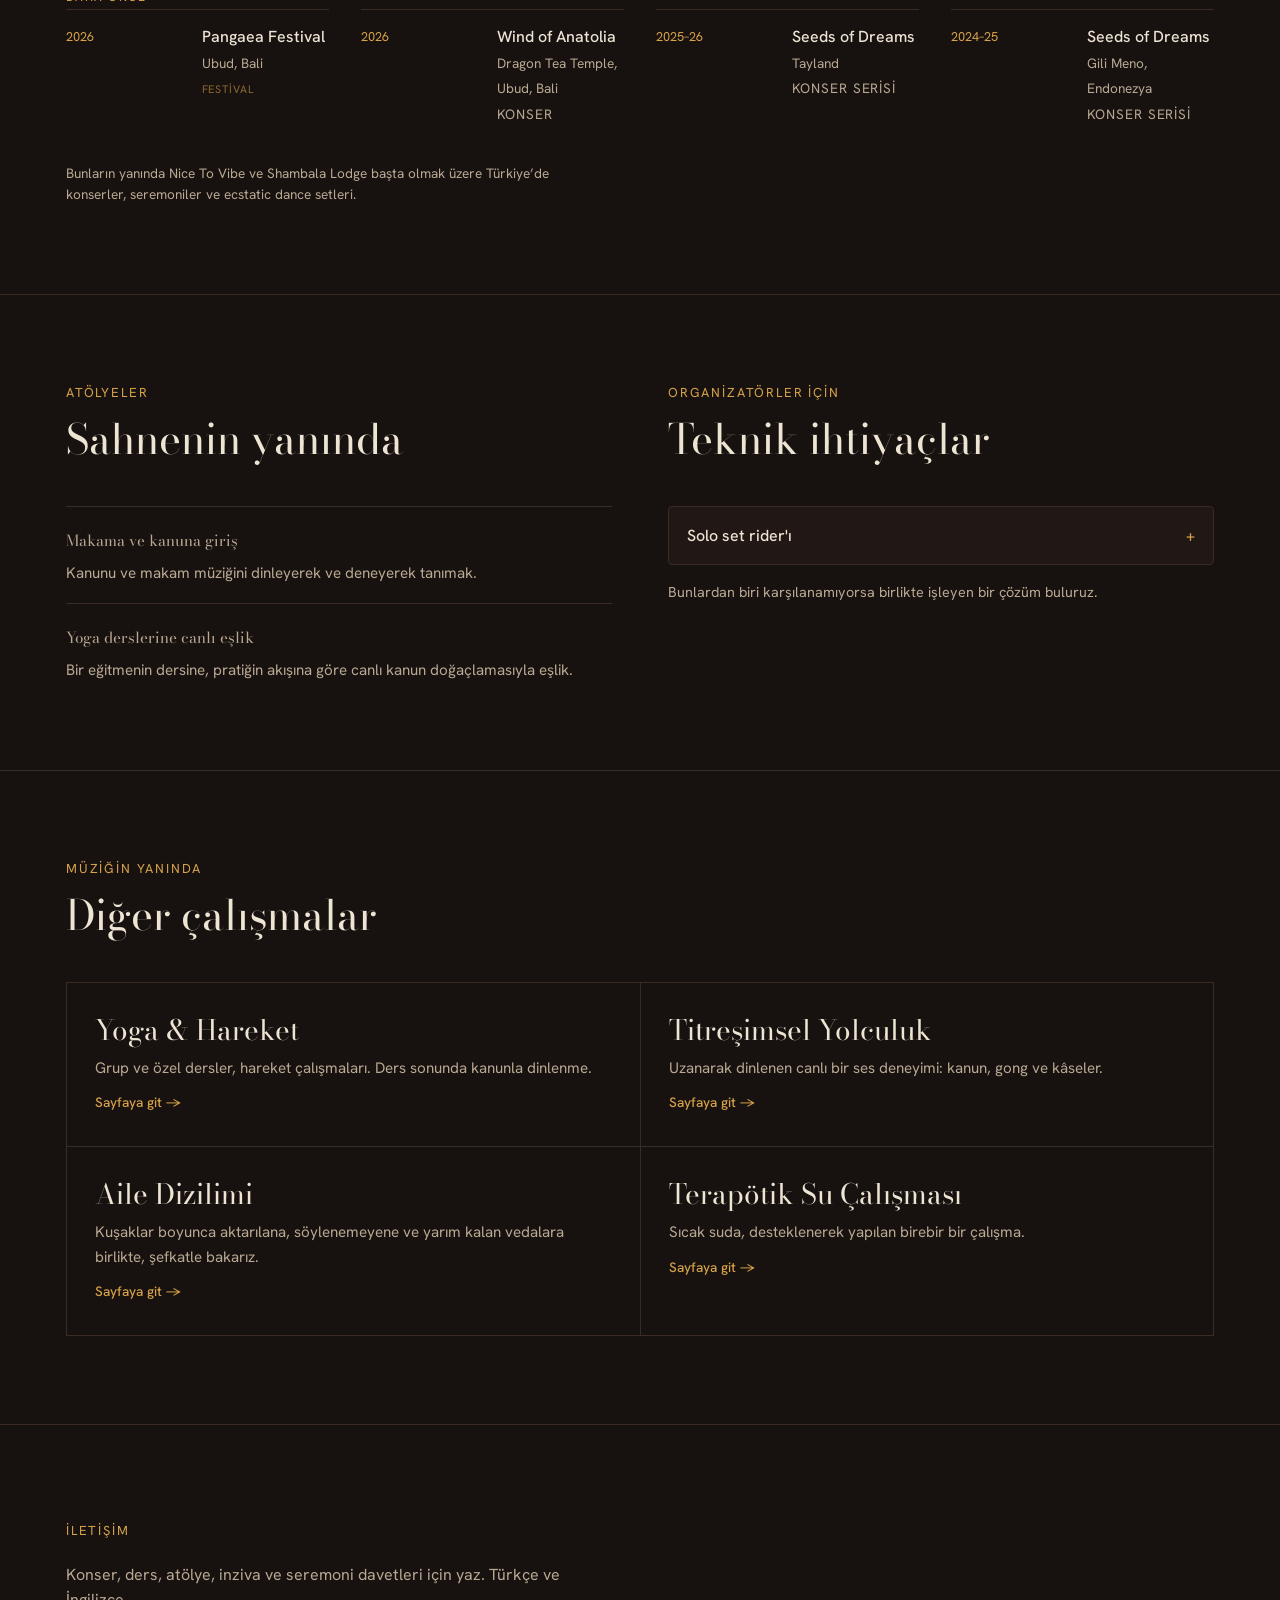
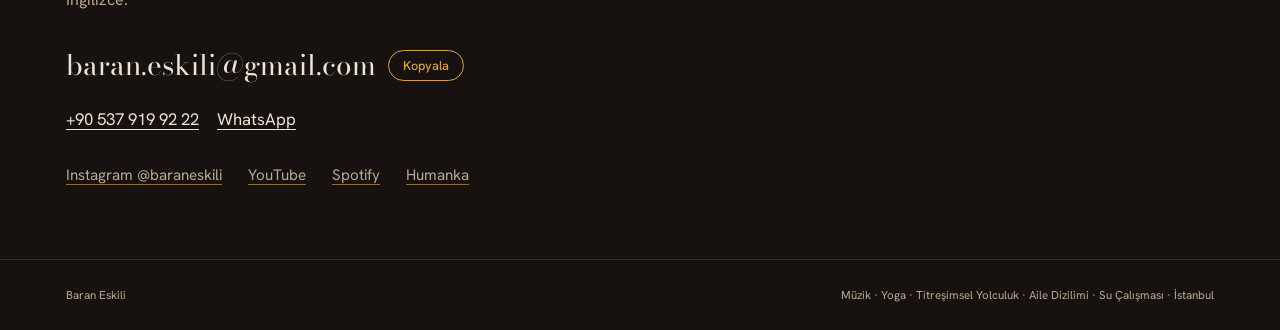
==== commit e1deccd6: "Add files via upload" ====
--- a/index.html
+++ b/index.html
@@ -182,13 +182,13 @@
         <h2><span data-l="tr">Son sahneler</span><span data-l="en">Recent stages</span></h2>
       </div>
       <ul class="shows">
-        <li class="show"><time datetime="2026-06-04">04.06</time><div><b>The Yoga Ritual</b><span>Stoa Şirince, İzmir</span><br><span class="tag"><span data-l="tr">İnziva</span><span data-l="en">Retreat</span></span></div></li>
-        <li class="show"><time datetime="2026-06-20">20.06</time><div><b>Shambala</b><span>Türkiye</span><br><span class="tag"><span data-l="tr">Konser</span><span data-l="en">Concert</span></span></div></li>
-        <li class="show"><time datetime="2026-07-02">02–05.07</time><div><b>Bonjuk Bay</b><span>Marmaris</span><br><span class="tag">Festival</span></div></li>
-        <li class="show"><time datetime="2026-08-06">06–09.08</time><div><b>Aquart Festival</b><span>Türkiye</span><br><span class="tag">Festival</span></div></li>
-        <li class="show"><time datetime="2026-08-13">13–17.08</time><div><b>Muse Fest</b><span>Alaçatı, İzmir</span><br><span class="tag">Festival</span></div></li>
-        <li class="show"><time datetime="2026-08-28">28–31.08</time><div><b>Kut Spirit Festival</b><span>Türkiye</span><br><span class="tag">Festival</span></div></li>
-        <li class="show"><time datetime="2026-10-08">08–11.10</time><div><b>Generations · The Muse</b><span>Stoa, Şirince</span><br><span class="tag"><span data-l="tr">İnziva</span><span data-l="en">Retreat</span></span></div></li>
+        <li class="show"><time datetime="2026-06-04">04.06.2026</time><div><b>The Yoga Ritual</b><span>Stoa Şirince, İzmir</span><br><span class="tag"><span data-l="tr">İnziva</span><span data-l="en">Retreat</span></span></div></li>
+        <li class="show"><time datetime="2026-06-20">20.06.2026</time><div><b>Shambala</b><span>Türkiye</span><br><span class="tag"><span data-l="tr">Konser</span><span data-l="en">Concert</span></span></div></li>
+        <li class="show"><time datetime="2026-07-02">02–05.07.2026</time><div><b>Bonjuk Bay</b><span>Marmaris</span><br><span class="tag">Festival</span></div></li>
+        <li class="show"><time datetime="2026-08-06">06–09.08.2026</time><div><b>Aquart Festival</b><span>Türkiye</span><br><span class="tag">Festival</span></div></li>
+        <li class="show"><time datetime="2026-08-13">13–17.08.2026</time><div><b>Muse Fest</b><span>Alaçatı, İzmir</span><br><span class="tag">Festival</span></div></li>
+        <li class="show"><time datetime="2026-08-28">28–31.08.2026</time><div><b>Kut Spirit Festival</b><span>Türkiye</span><br><span class="tag">Festival</span></div></li>
+        <li class="show"><time datetime="2026-10-08">08–11.10.2026</time><div><b>Generations · The Muse</b><span>Stoa, Şirince</span><br><span class="tag"><span data-l="tr">İnziva</span><span data-l="en">Retreat</span></span></div></li>
       </ul>
 
       <h3 class="shows-sub"><span data-l="tr">Daha önce</span><span data-l="en">Earlier</span></h3>
--- a/assets/site.css
+++ b/assets/site.css
@@ -221,3 +221,7 @@
 @media (max-width: 820px) { .paths { grid-template-columns: 1fr; } }
 .contact .phone { margin-top: 18px; display: flex; gap: 18px; flex-wrap: wrap; font-size: 1.05rem; }
 .contact .phone a { color: inherit; text-decoration: underline; text-underline-offset: 4px; text-decoration-thickness: 1px; }
+.shows-sub { font-family: var(--mono); font-size: .75rem; font-weight: 400; text-transform: uppercase; letter-spacing: .12em; color: var(--brass); margin: 44px 0 6px; }
+.strings-sound { cursor: pointer; font: inherit; background: transparent; }
+.strings-sound[aria-pressed="true"] { border-color: var(--brass); color: var(--brass); }
+.show { grid-template-columns: 7.6rem 1fr; }
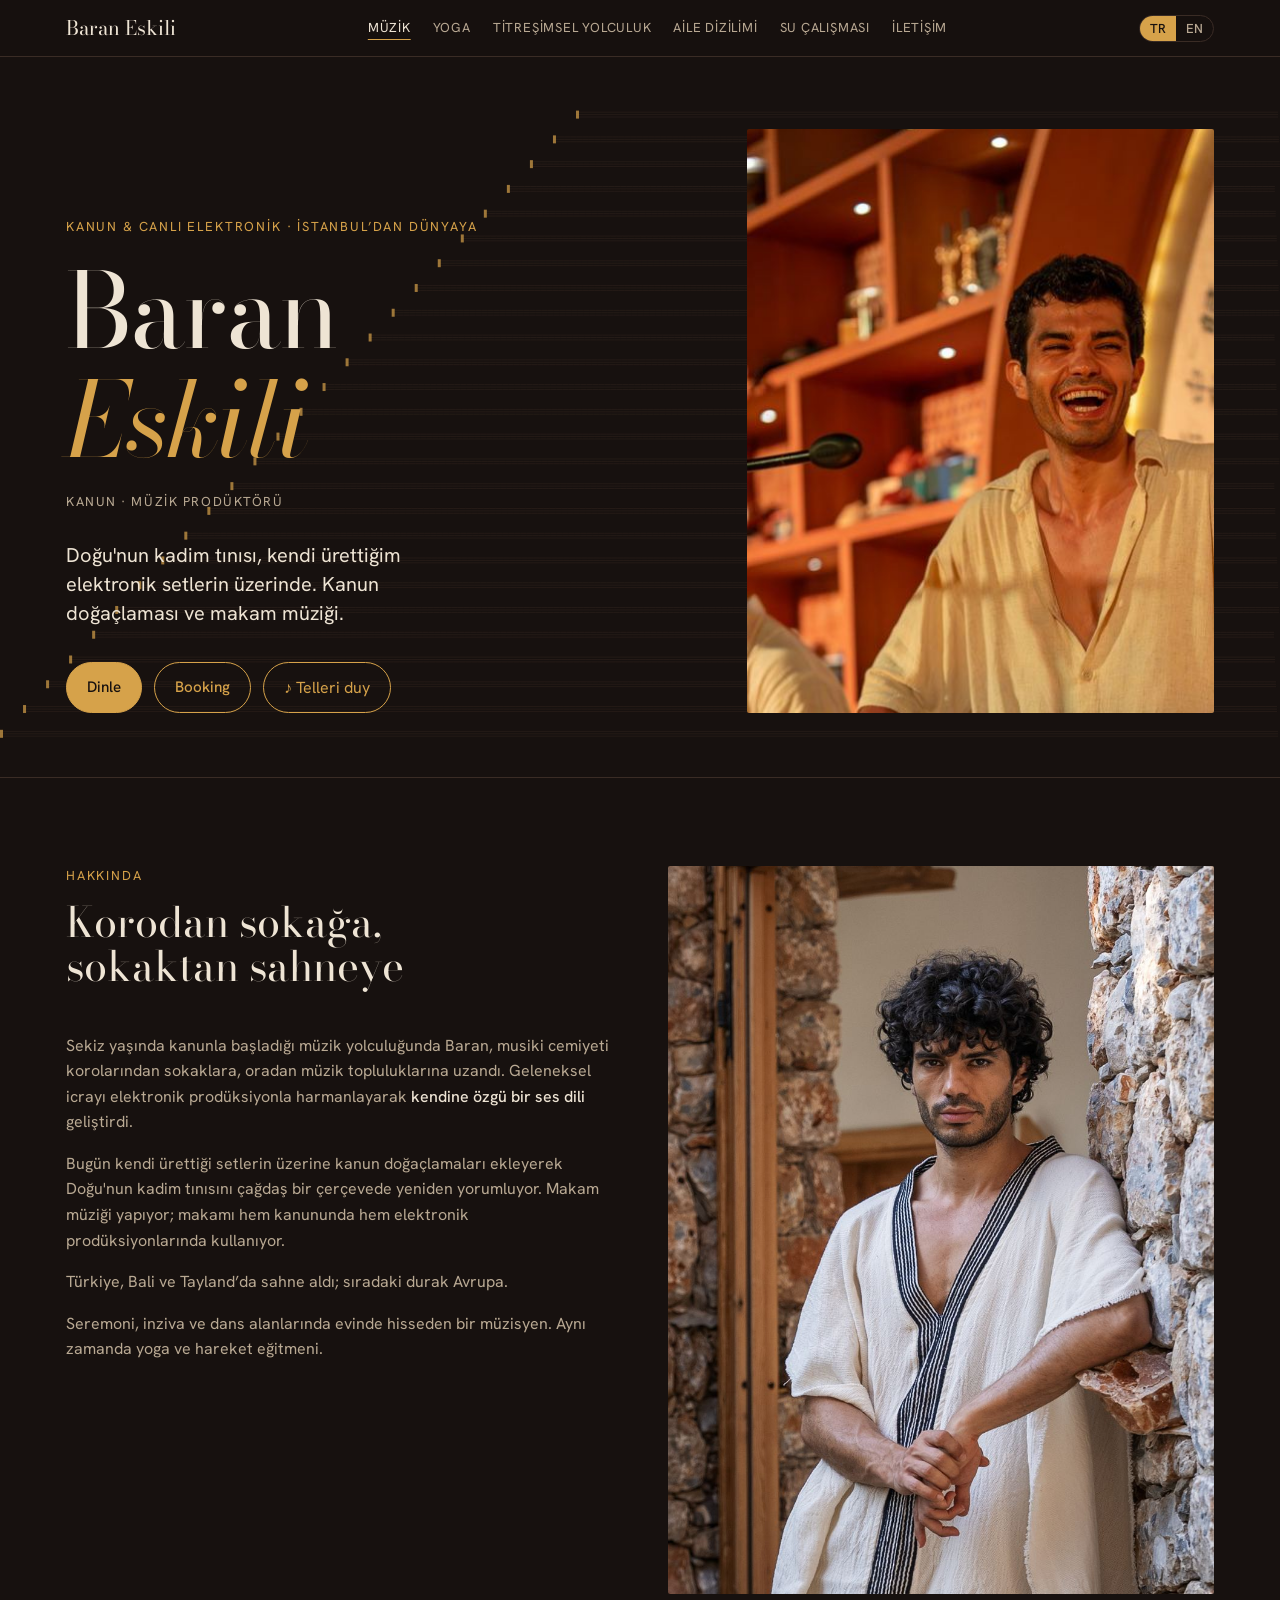
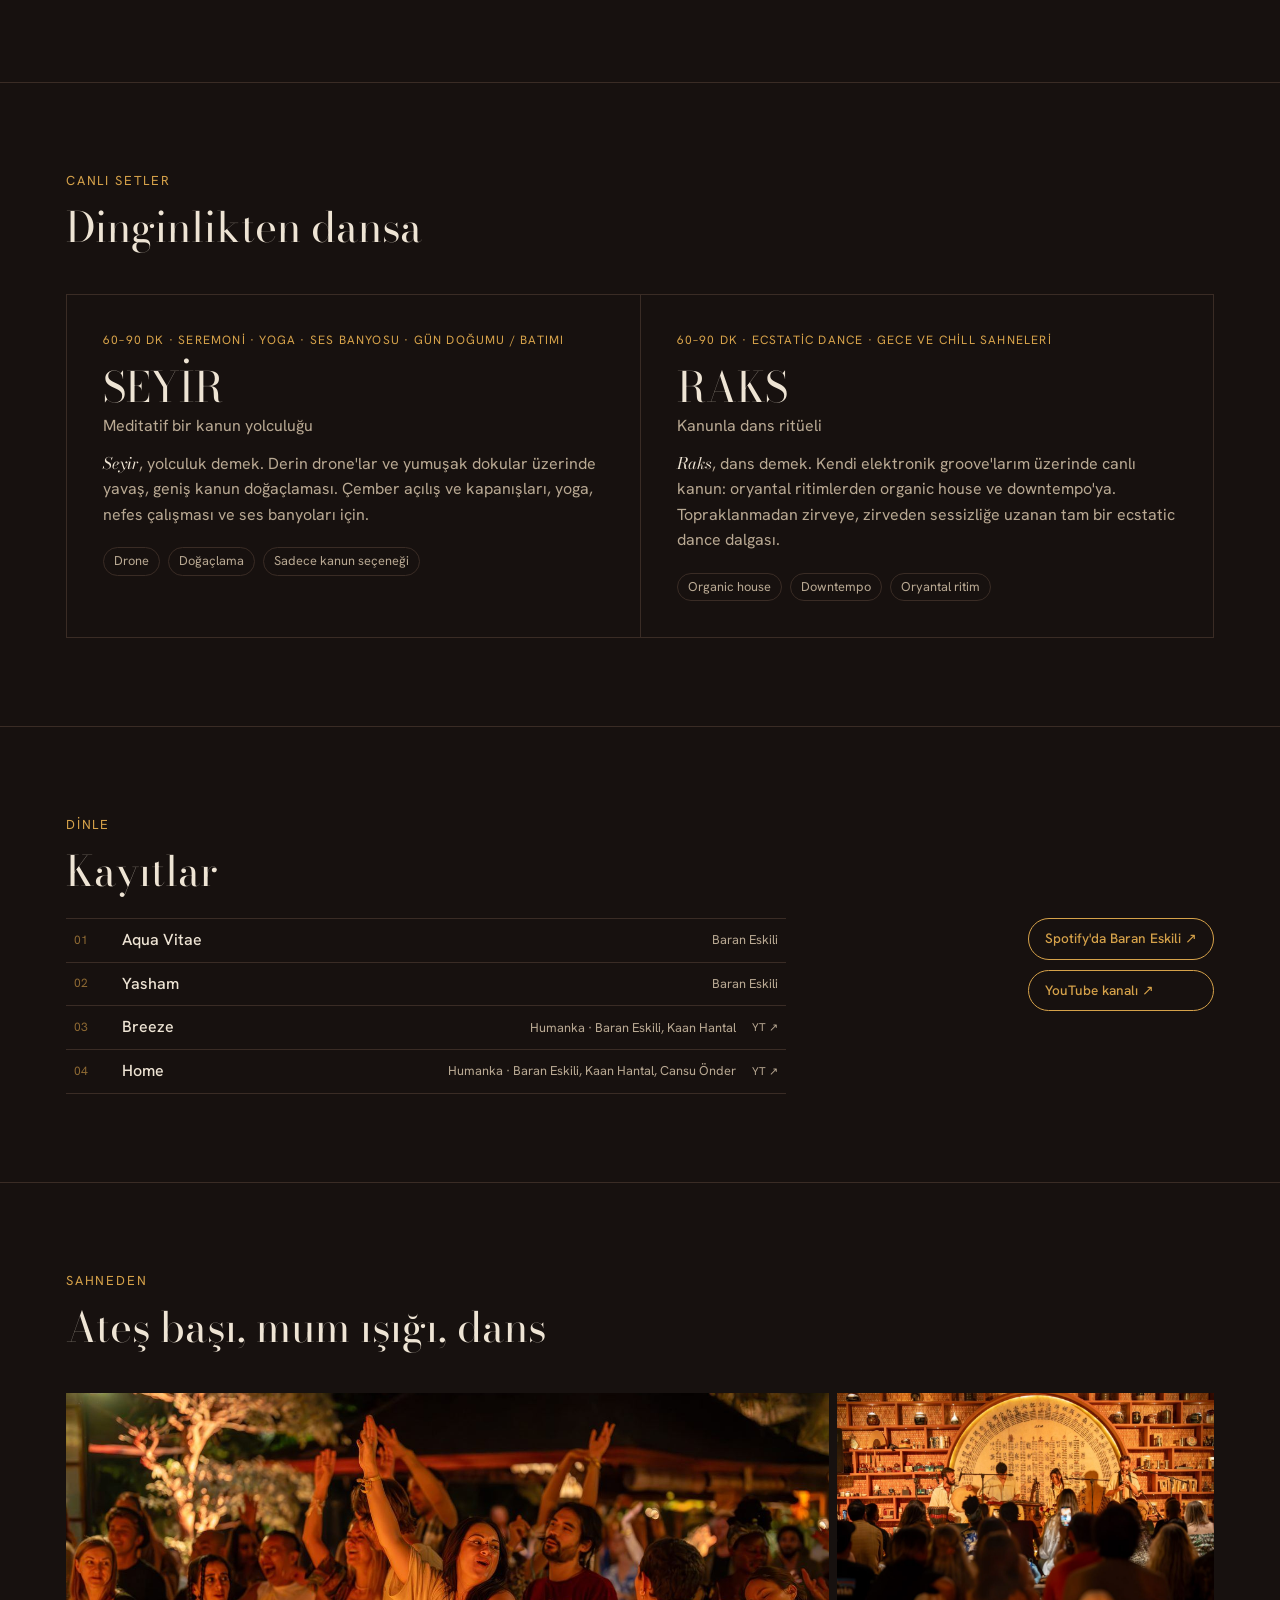
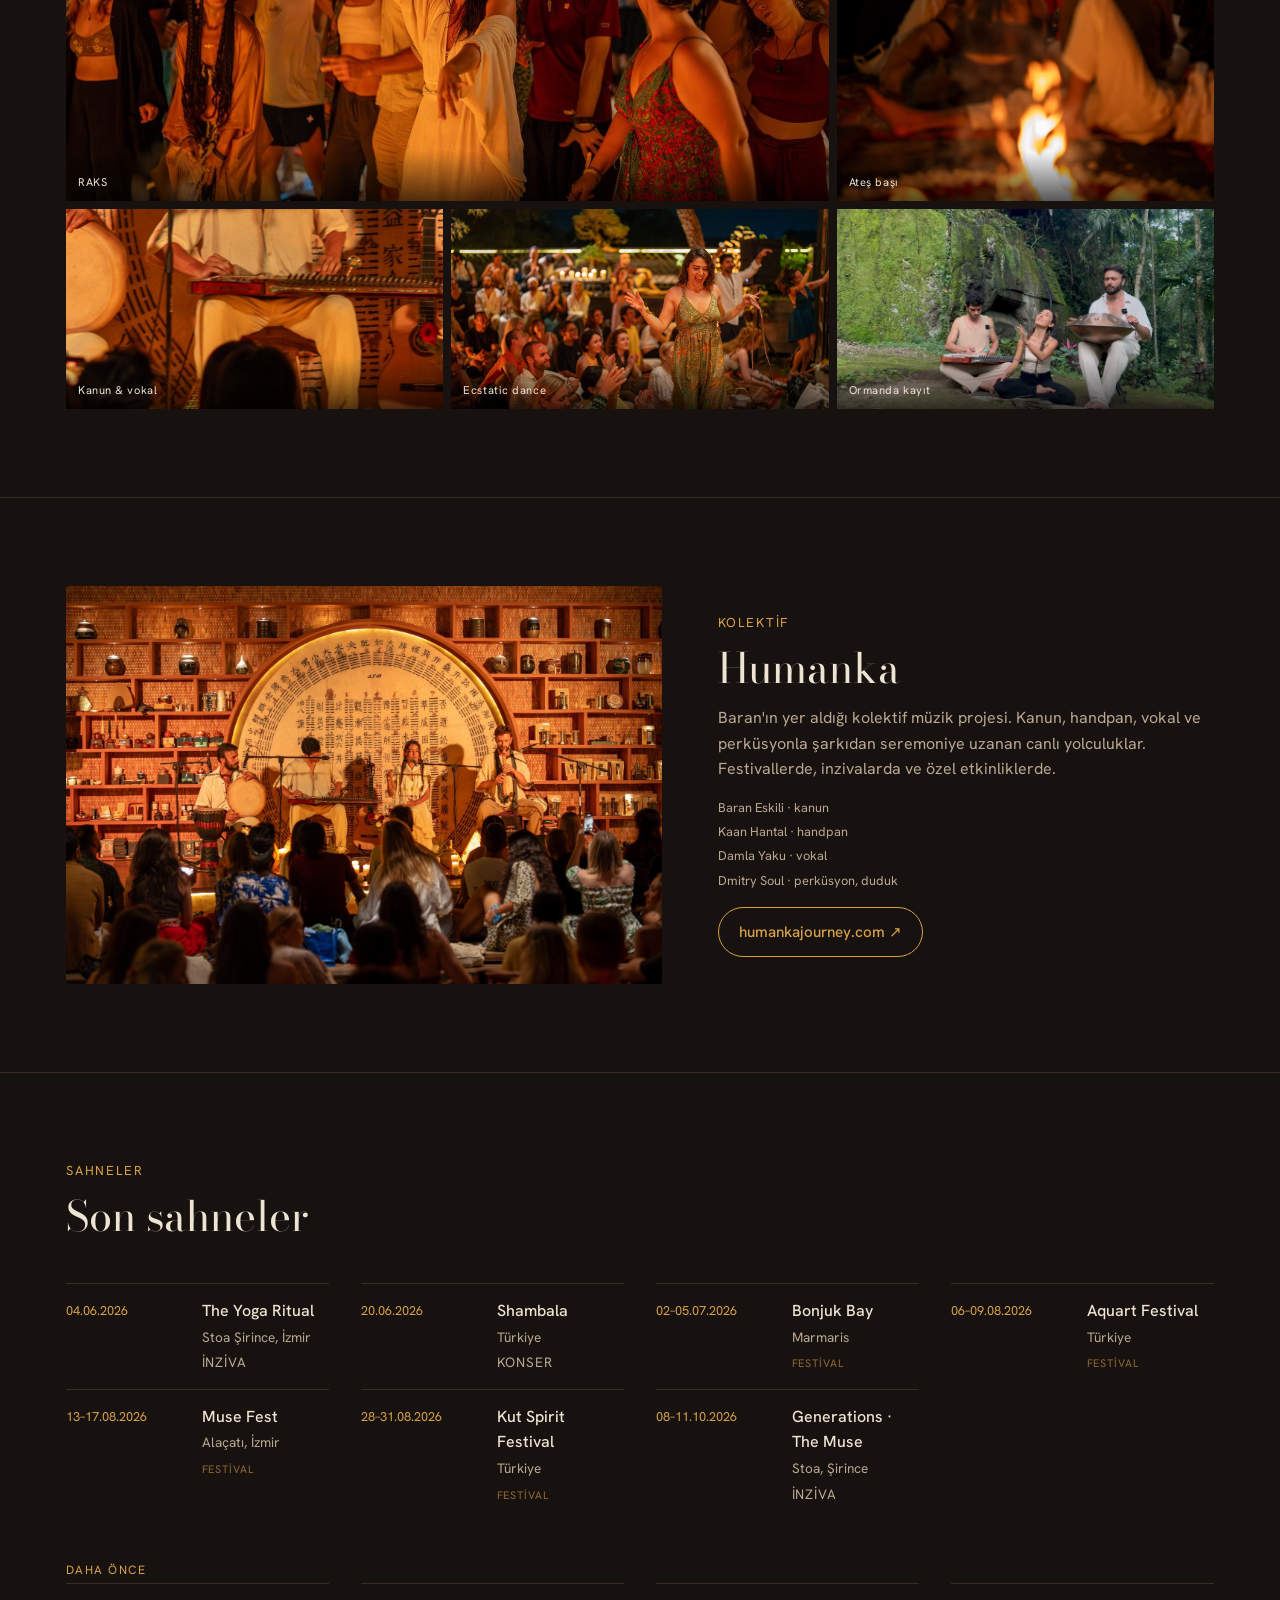
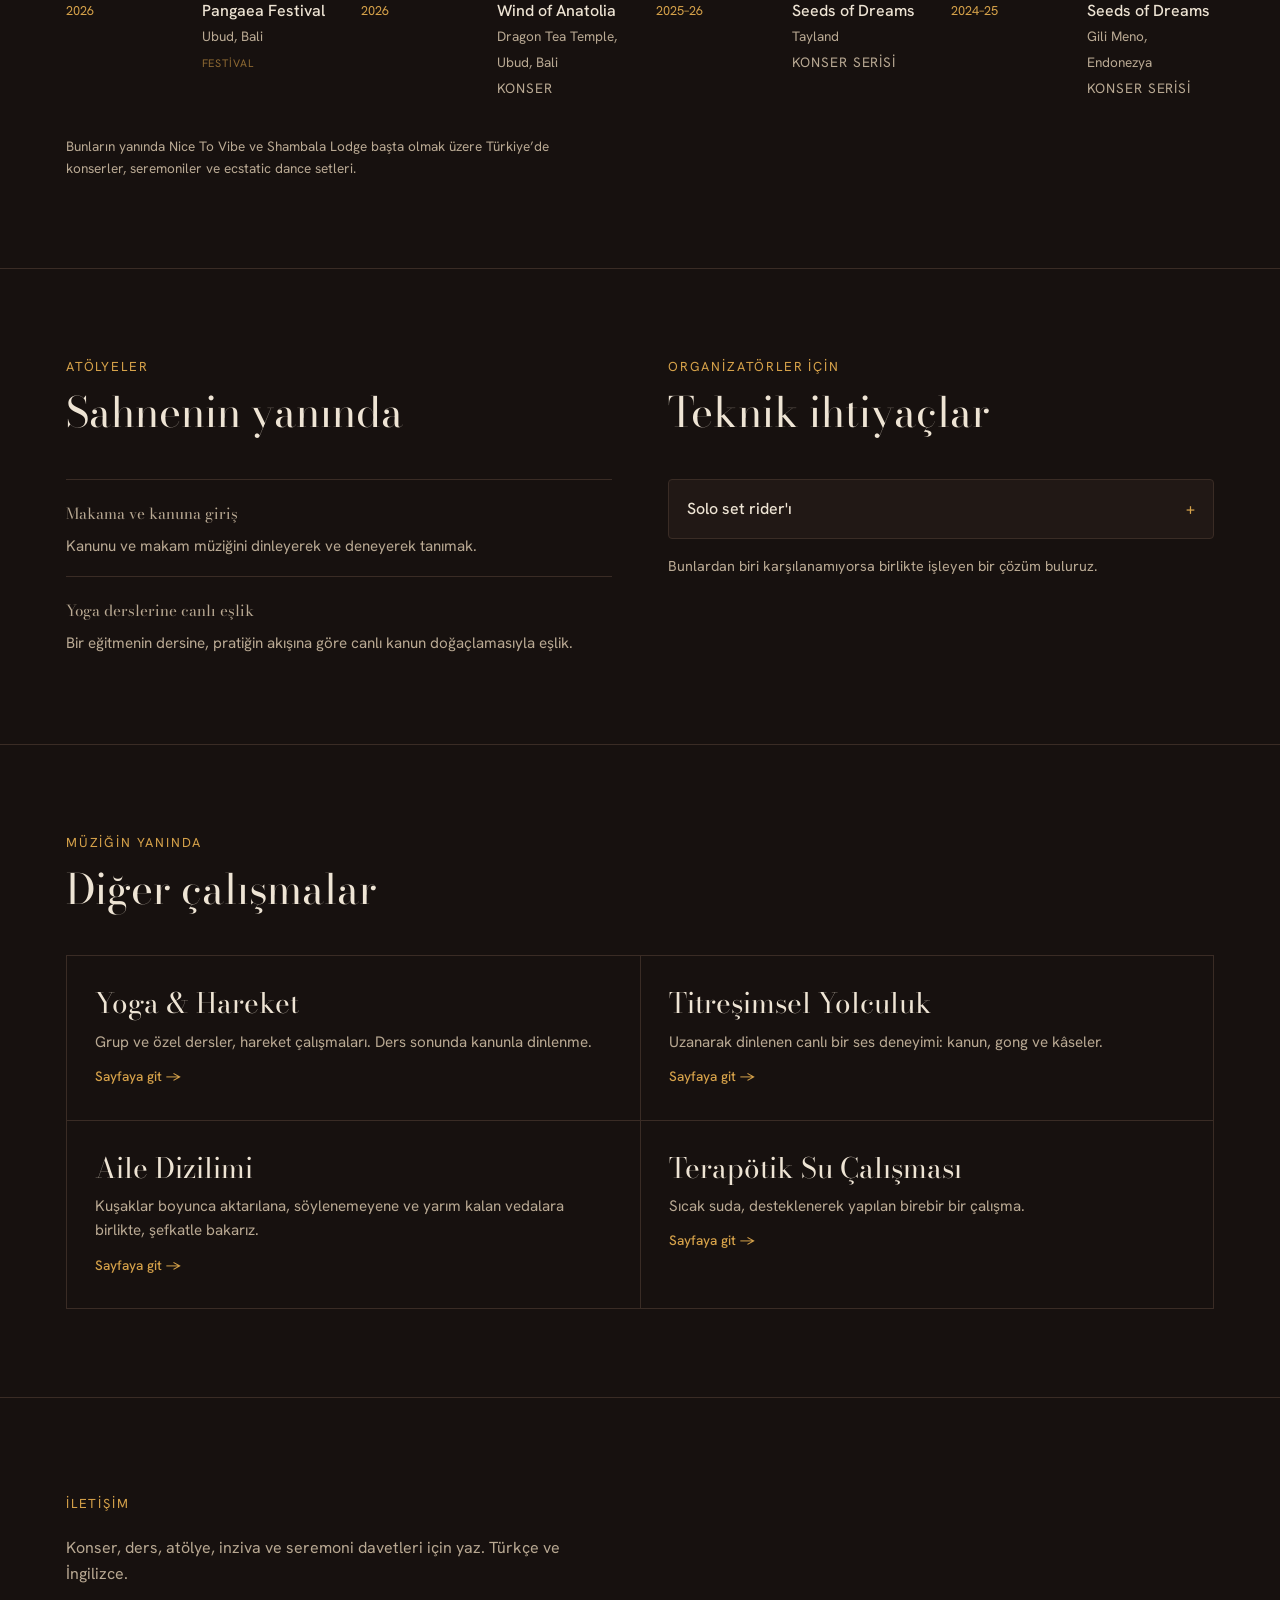
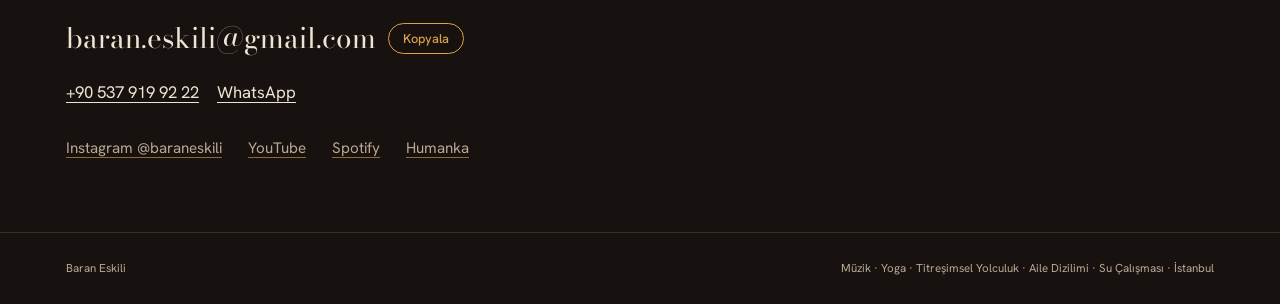
==== commit 85f806bf: "Ana sayfa fotoğrafının altındaki yazıyı kaldır" ====
--- a/index.html
+++ b/index.html
@@ -57,7 +57,6 @@
     </div>
     <figure>
       <img src="img/baran-kanun.jpg" alt="Baran Eskili kanun çalarken gülümsüyor">
-      <figcaption>The Muse · Stoa, Şirince</figcaption>
     </figure>
   </div>
 </header>
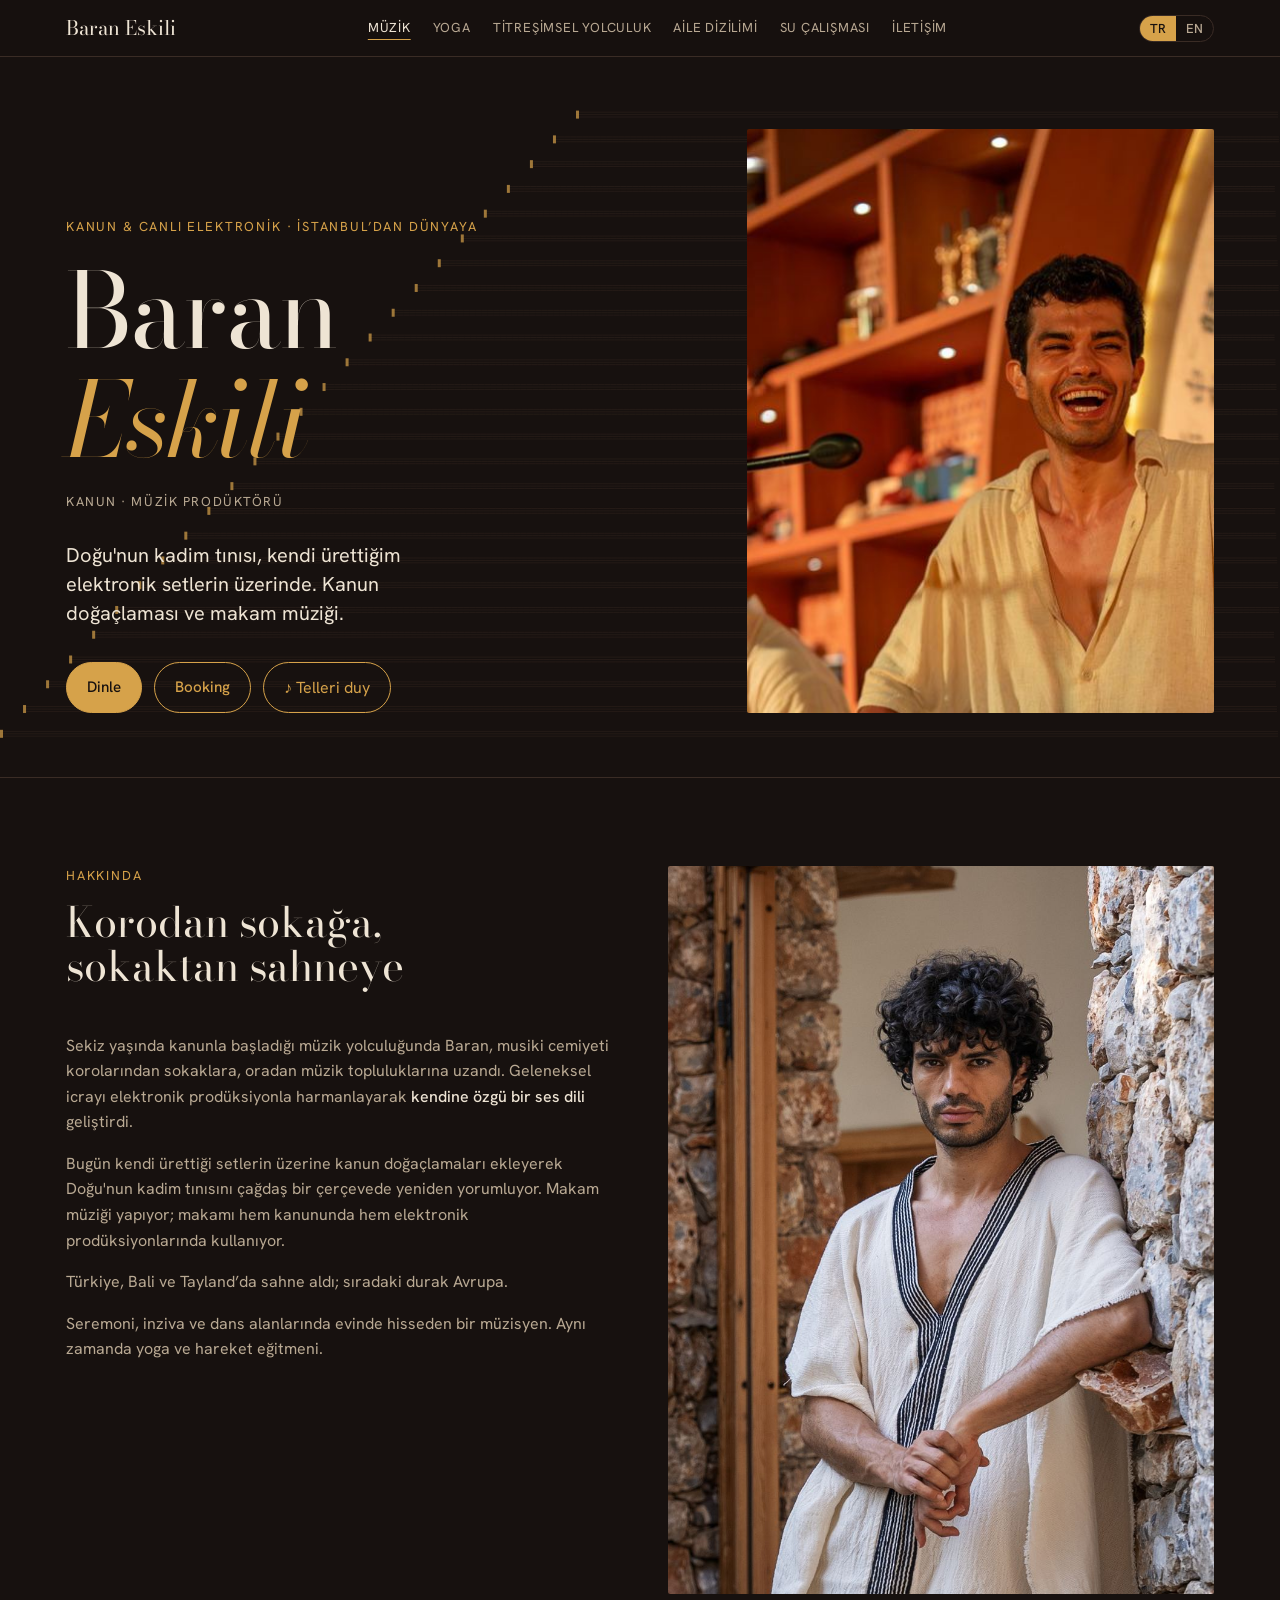
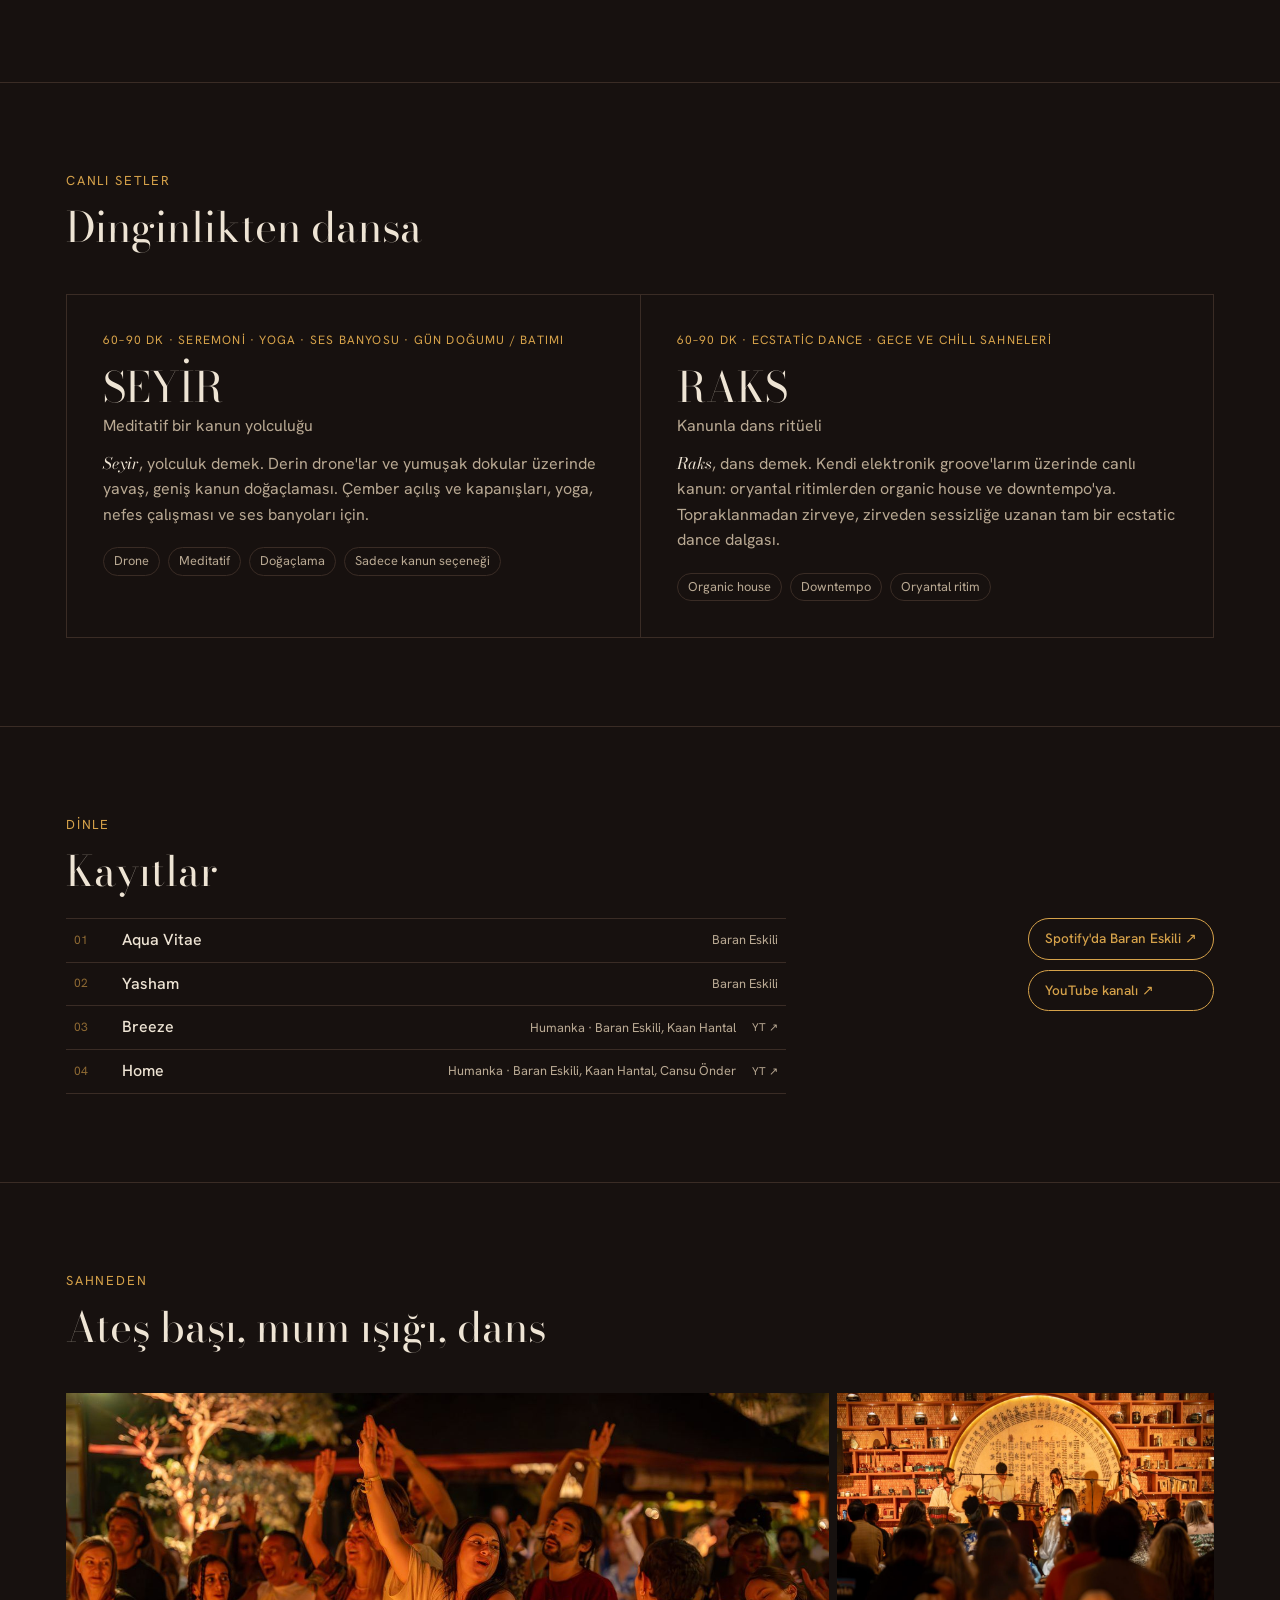
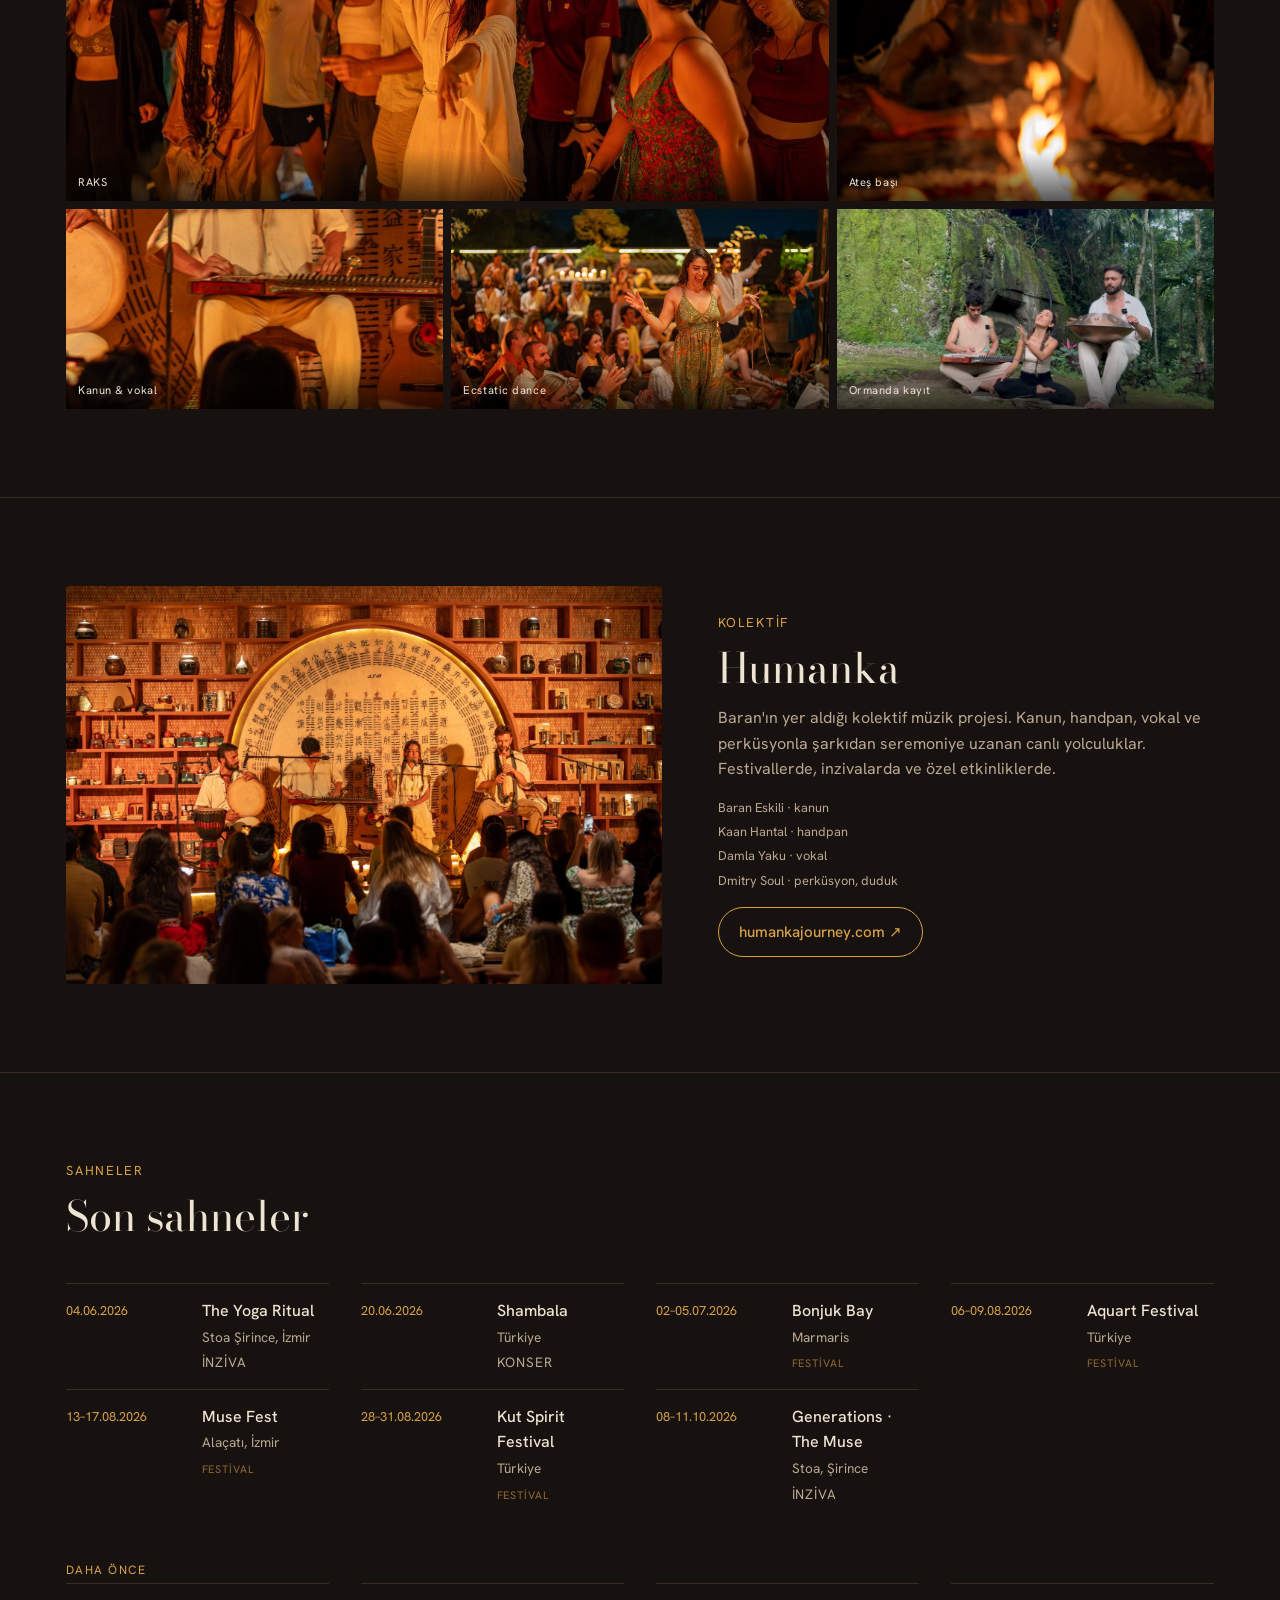
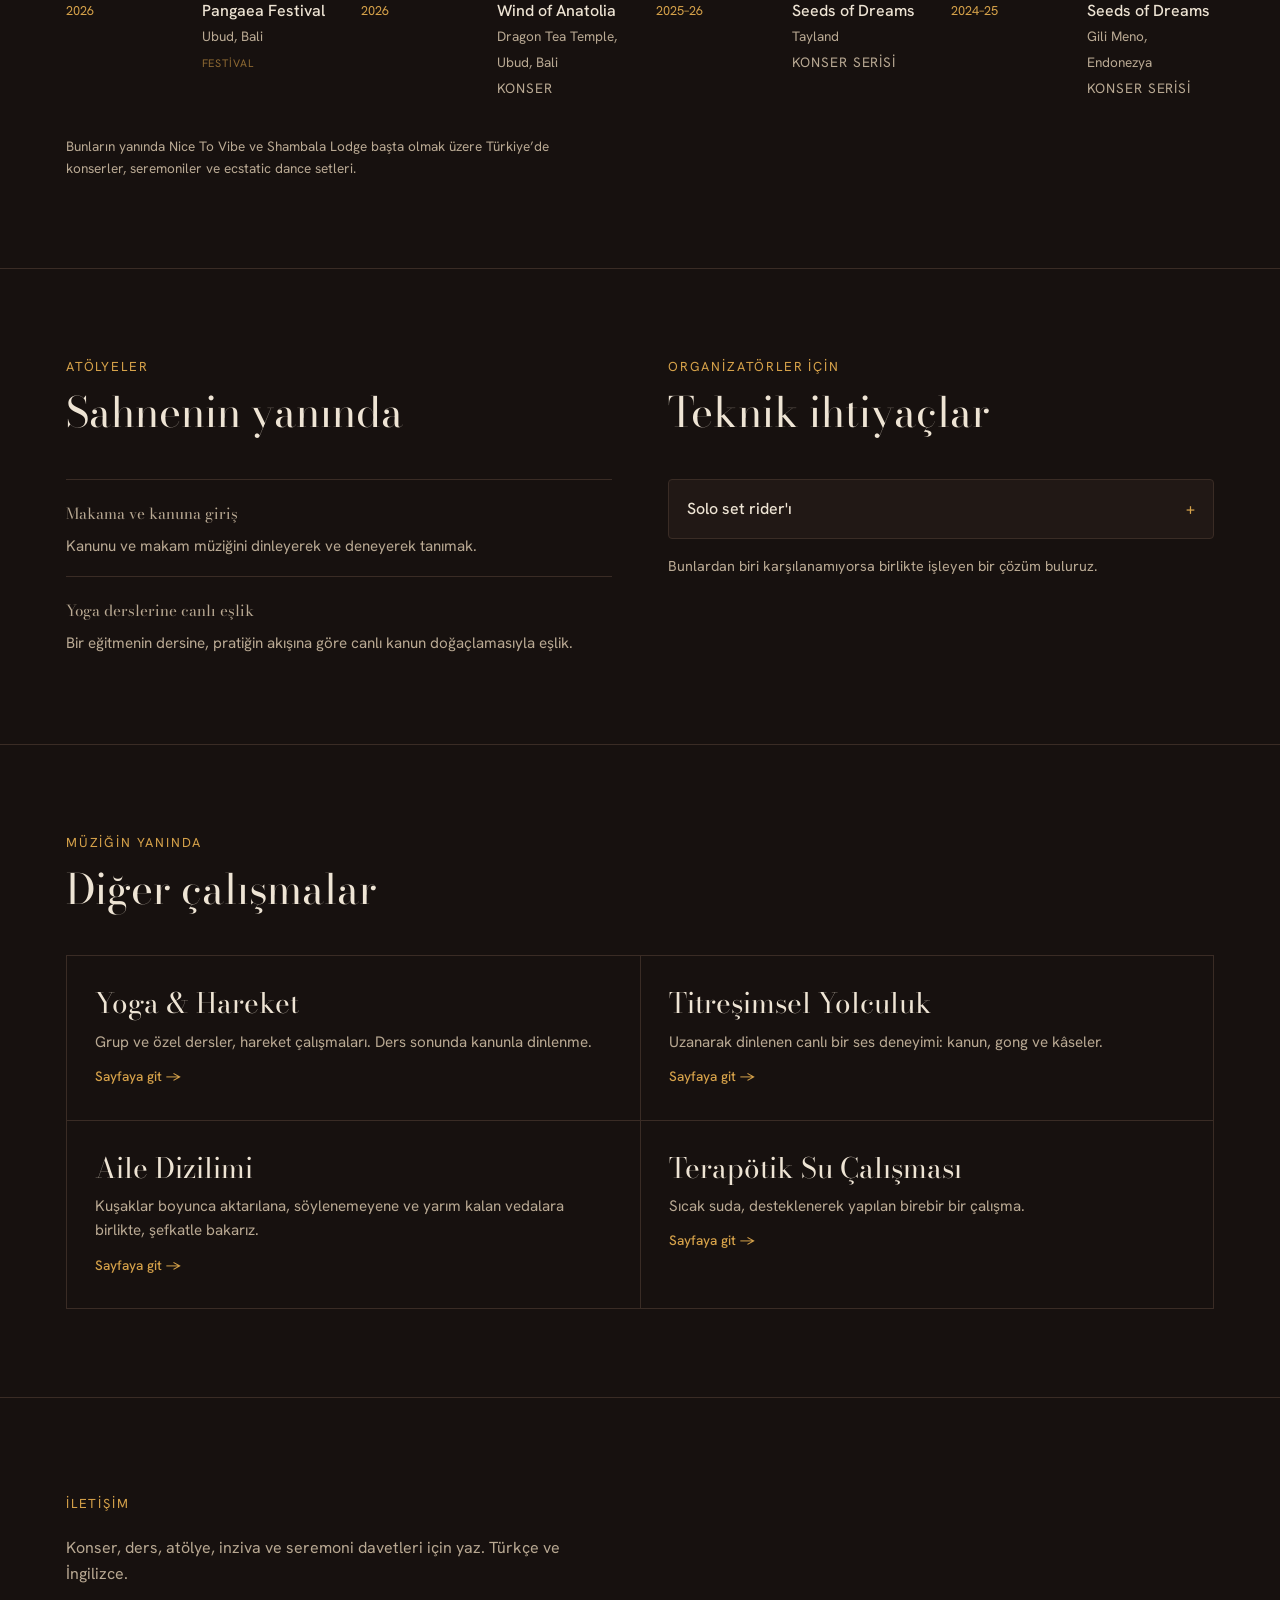
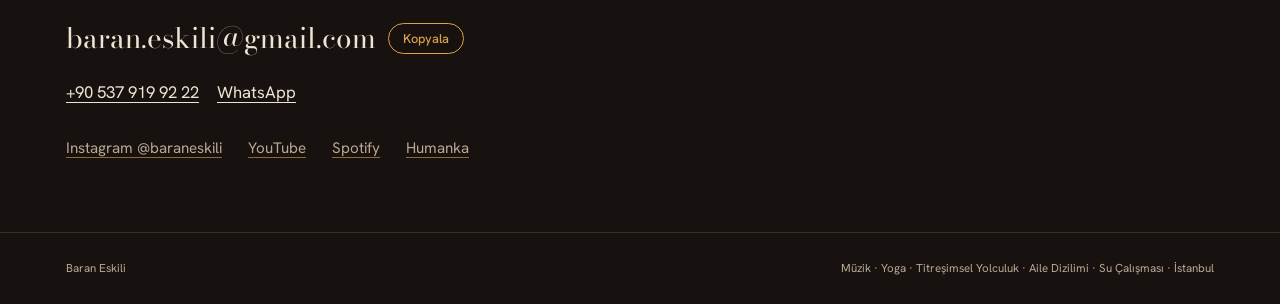
==== commit 64d24c47: "Seyir setine Meditatif etiketi eklendi" ====
--- a/index.html
+++ b/index.html
@@ -97,7 +97,7 @@
           <p class="meta"><span data-l="tr">60–90 dk · Seremoni · Yoga · Ses banyosu · Gün doğumu / batımı</span><span data-l="en">60–90 min · Ceremony · Yoga · Sound bath · Sunrise / sunset</span></p>
           <h3>SEYİR<small><span data-l="tr">Meditatif bir kanun yolculuğu</span><span data-l="en">A meditative qanun journey</span></small></h3>
           <p class="prose"><span data-l="tr"><span class="word">Seyir</span>, yolculuk demek. Derin drone'lar ve yumuşak dokular üzerinde yavaş, geniş kanun doğaçlaması. Çember açılış ve kapanışları, yoga, nefes çalışması ve ses banyoları için.</span><span data-l="en"><span class="word">Seyir</span> means journey. Slow, spacious qanun improvisation over deep drones and soft textures. Made for opening and closing circles, yoga, breathwork and sound baths.</span></p>
-          <ul><li>Drone</li><li><span data-l="tr">Doğaçlama</span><span data-l="en">Improvisation</span></li><li><span data-l="tr">Sadece kanun seçeneği</span><span data-l="en">Qanun-only option</span></li></ul>
+          <ul><li>Drone</li><li><span data-l="tr">Meditatif</span><span data-l="en">Meditative</span></li><li><span data-l="tr">Doğaçlama</span><span data-l="en">Improvisation</span></li><li><span data-l="tr">Sadece kanun seçeneği</span><span data-l="en">Qanun-only option</span></li></ul>
         </article>
         <article class="set">
           <p class="meta"><span data-l="tr">60–90 dk · Ecstatic dance · Gece ve chill sahneleri</span><span data-l="en">60–90 min · Ecstatic dance · Night &amp; chill stages</span></p>
